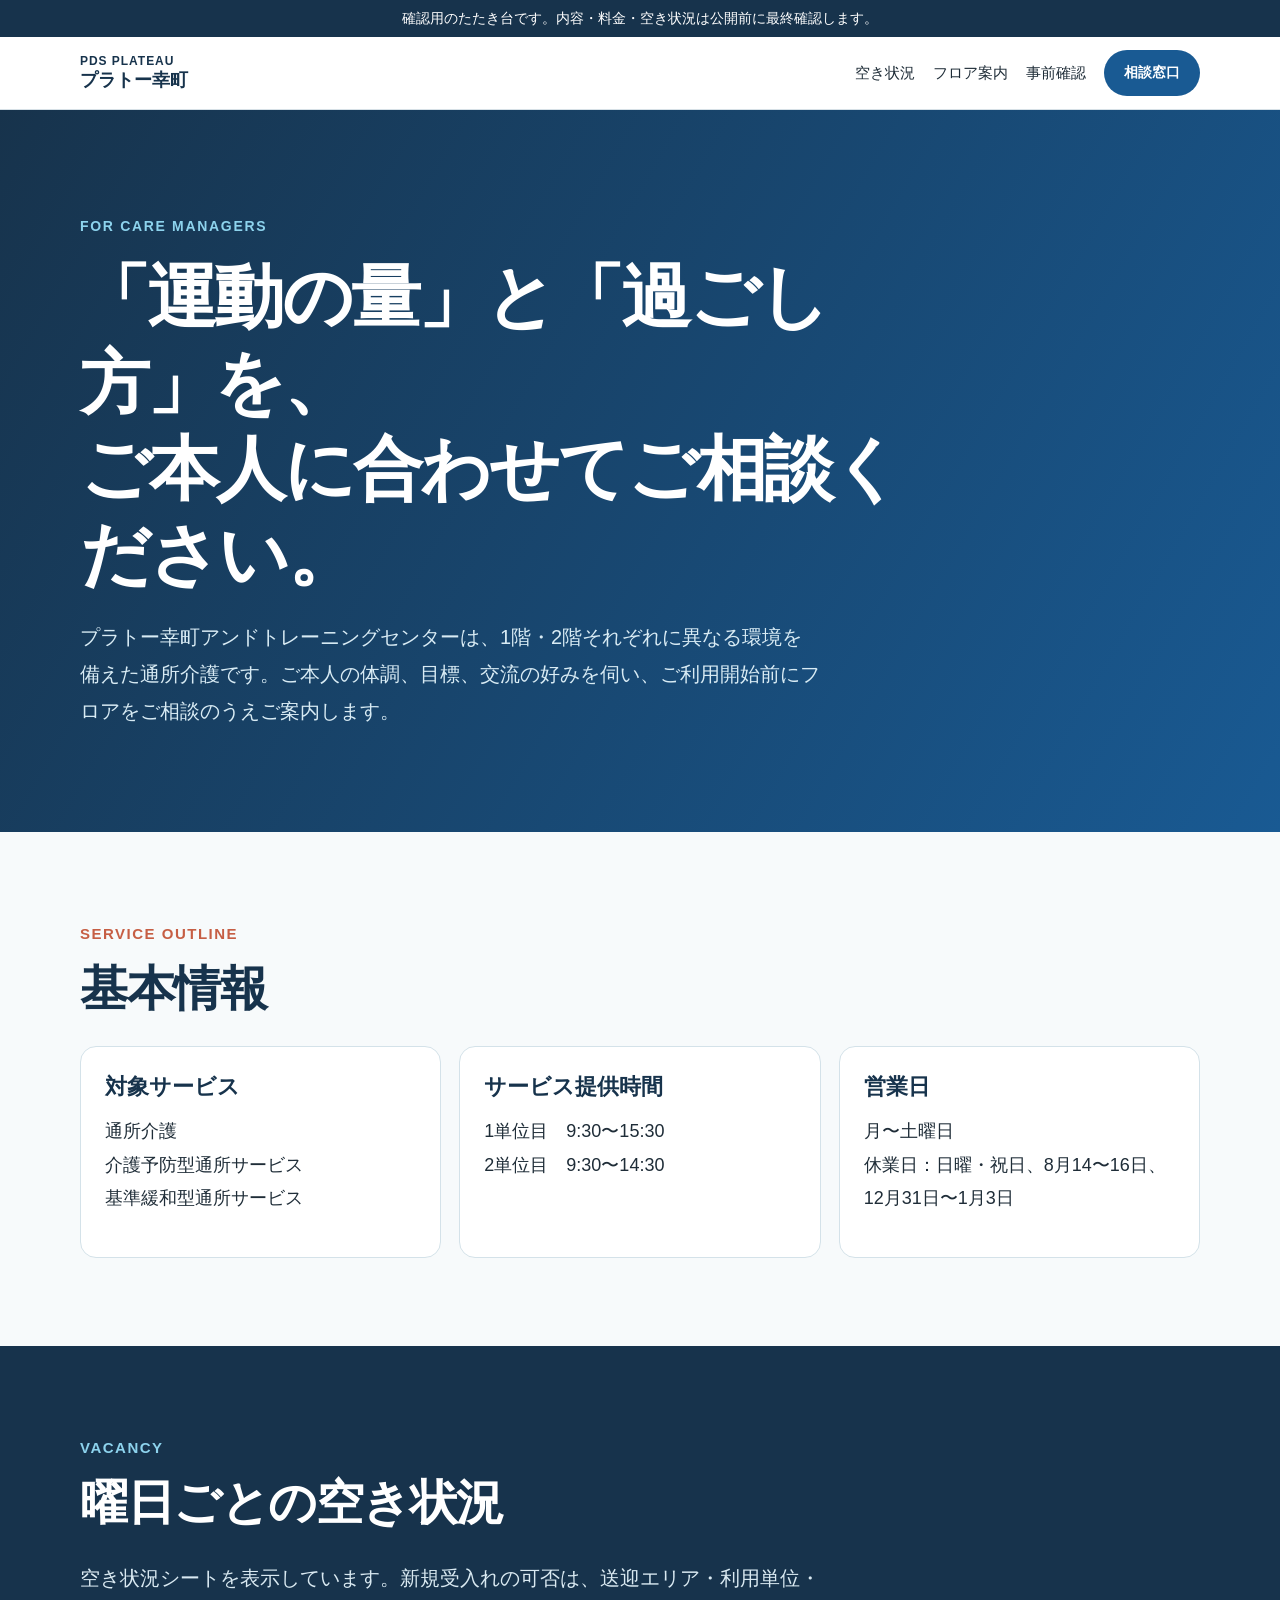
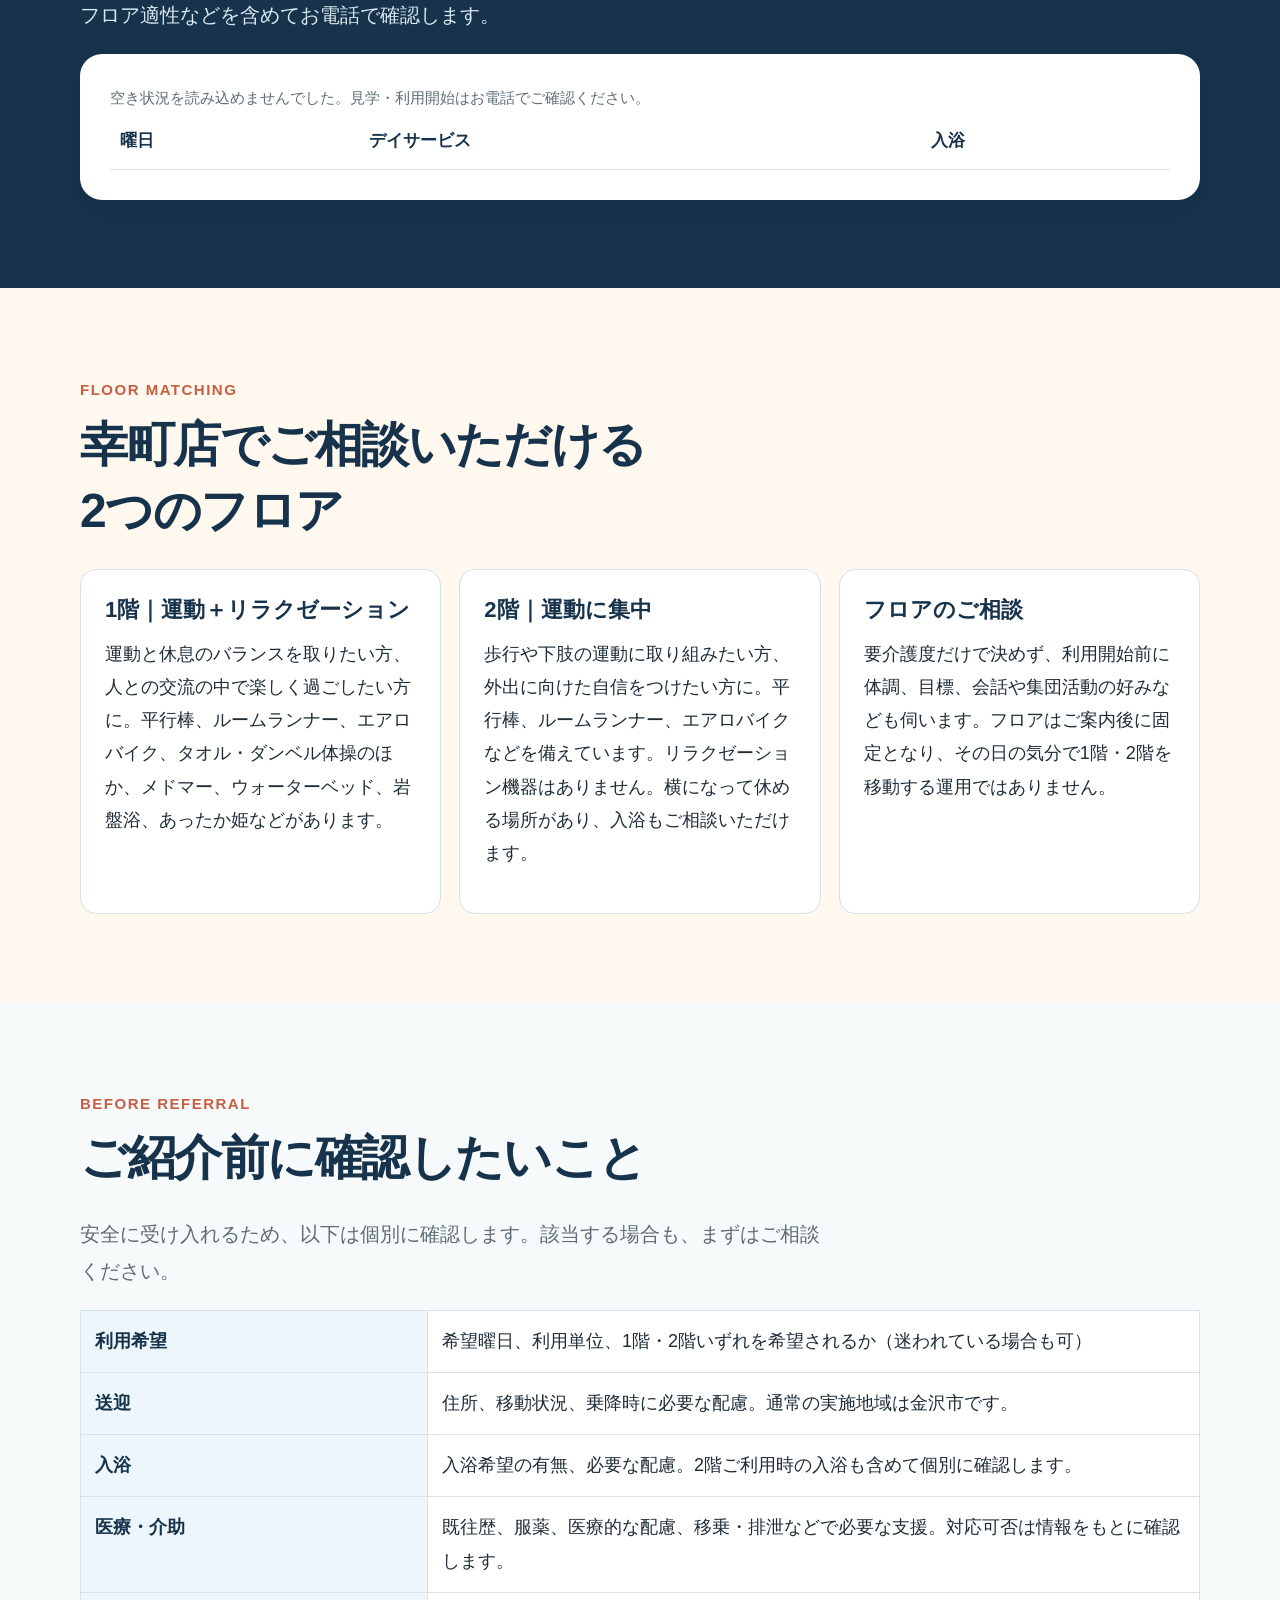
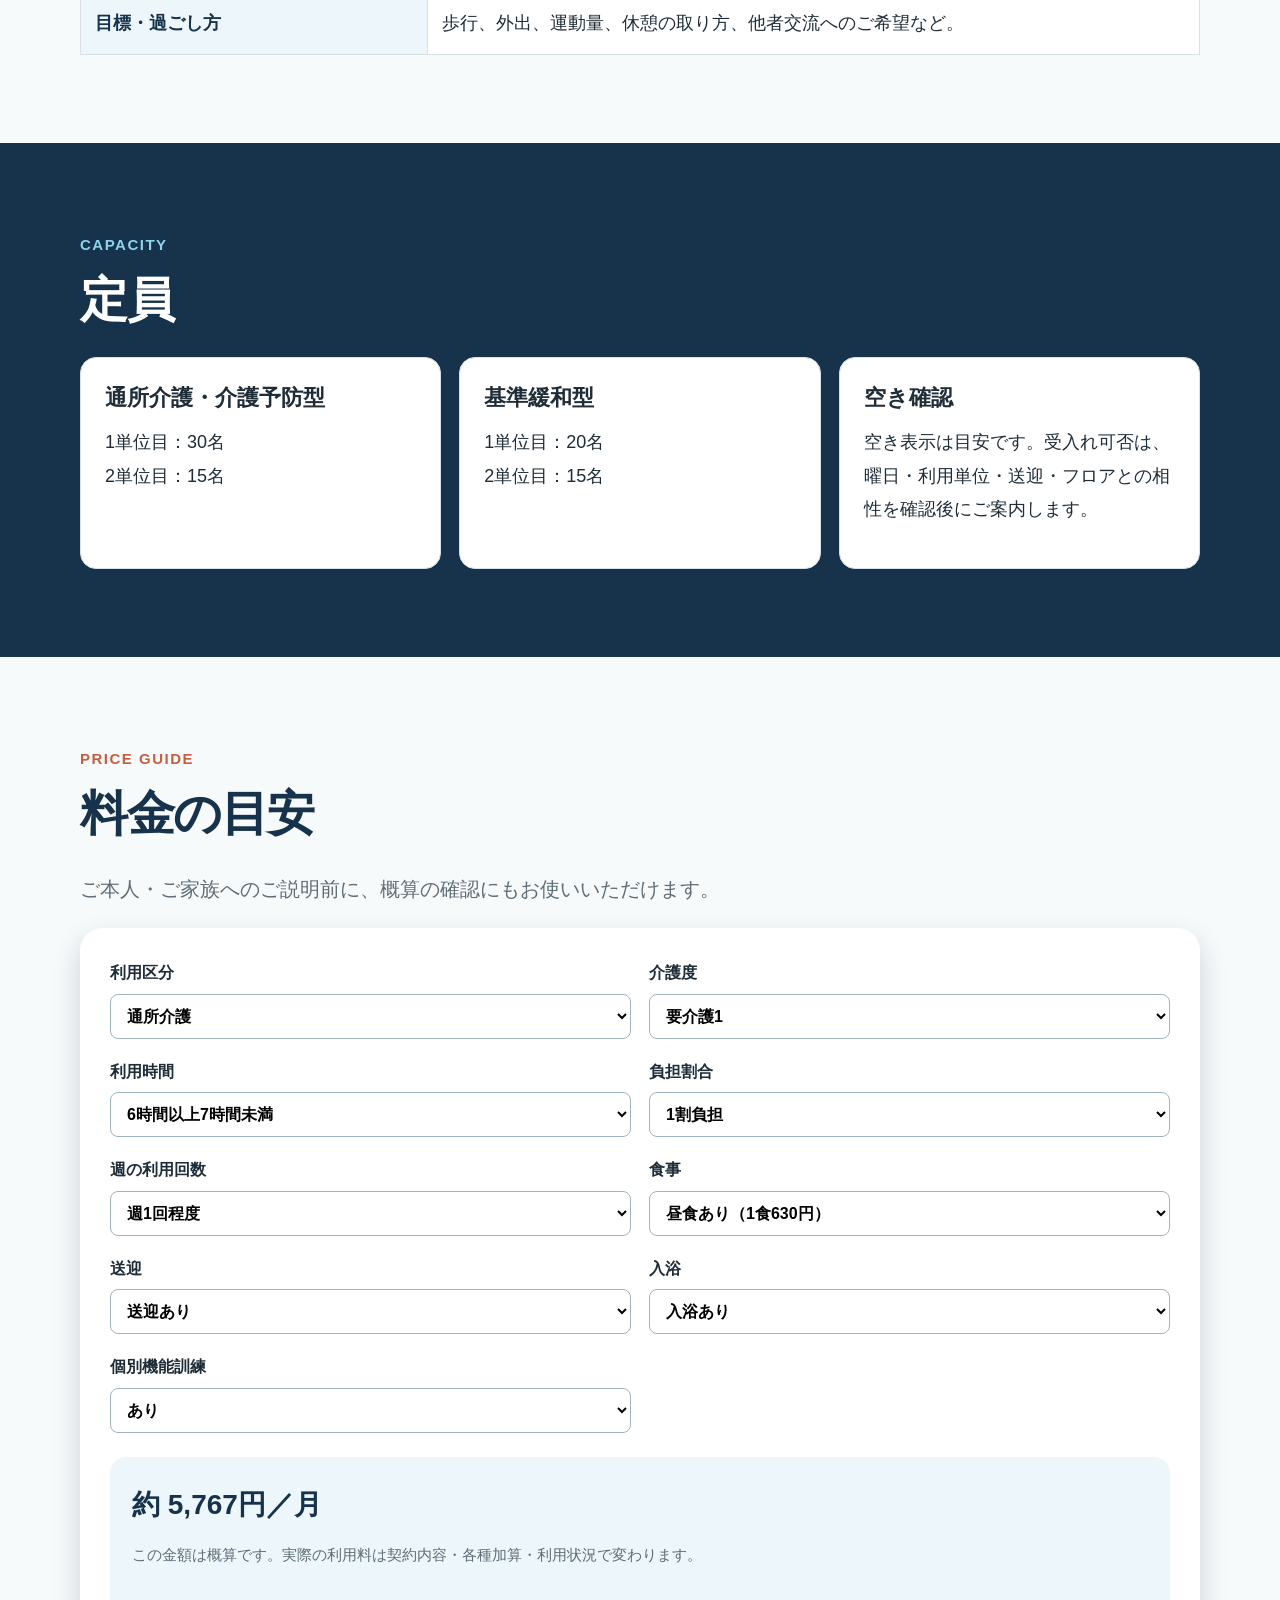
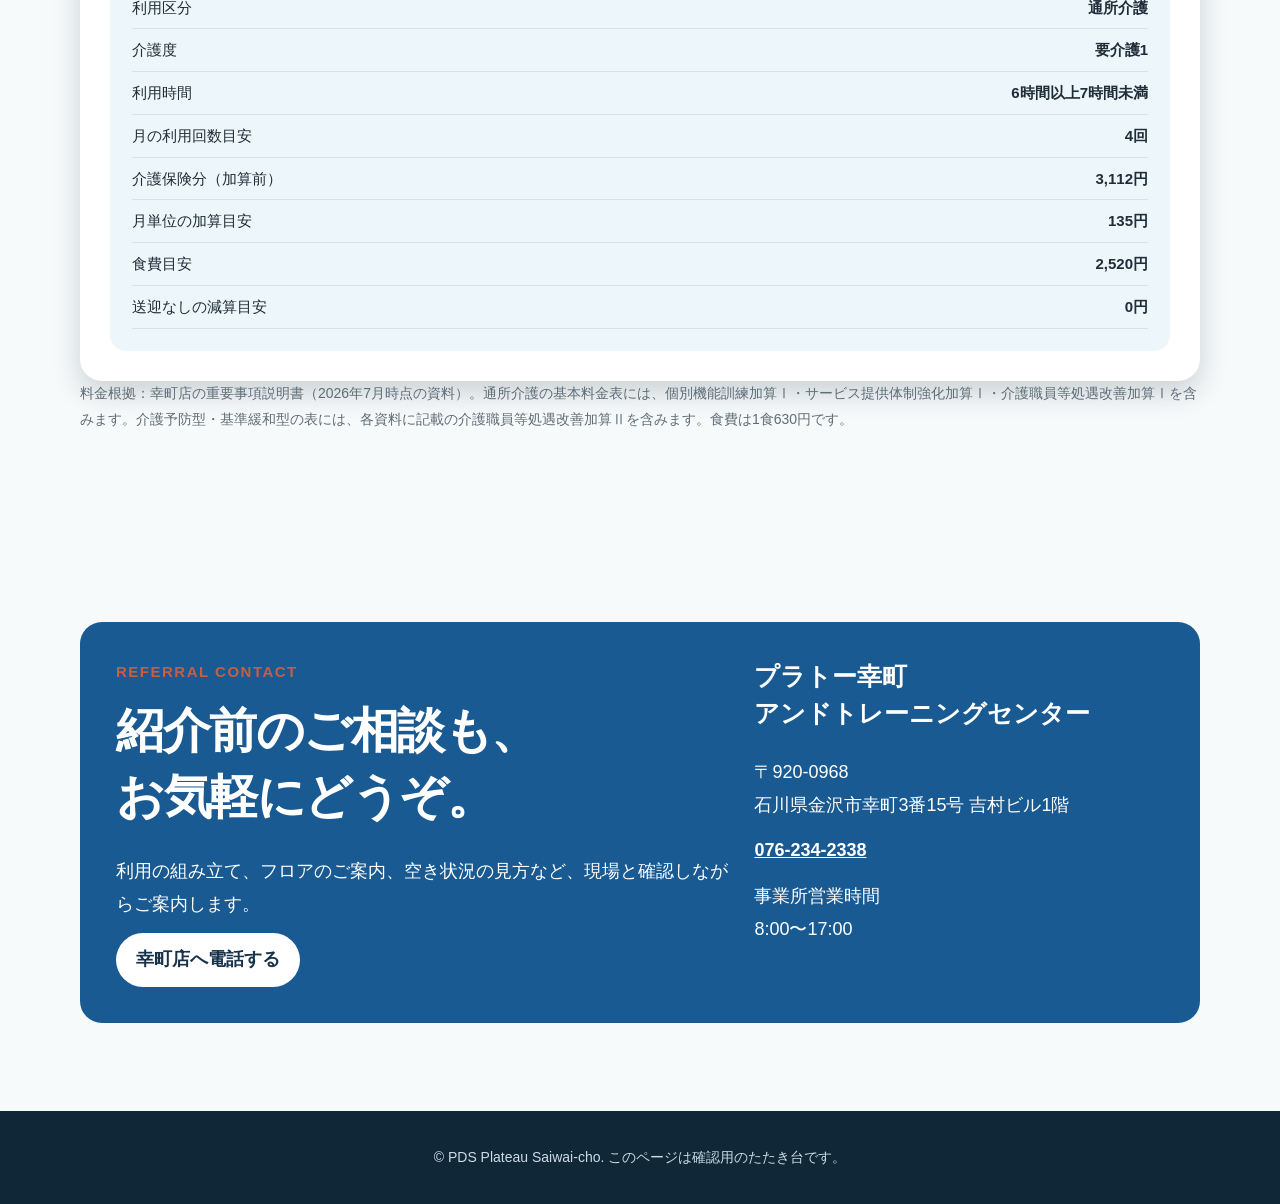
==== saiwaicho-caremanager.html @ 72af3db1 "Add Saiwaicho review pages" ====
<!doctype html>
<html lang="ja">
<head>
  <meta charset="utf-8">
  <meta name="viewport" content="width=device-width, initial-scale=1">
  <meta name="robots" content="noindex,nofollow">
  <title>ケアマネジャーの皆さまへ｜プラトー幸町アンドトレーニングセンター</title>
  <meta name="description" content="プラトー幸町アンドトレーニングセンターのケアマネジャー向け案内。フロアの特徴、空き状況、料金の目安、事前確認事項を掲載しています。">
  <link rel="stylesheet" href="assets/saiwaicho.css">
</head>
<body>
  <div class="draft-banner">確認用のたたき台です。内容・料金・空き状況は公開前に最終確認します。</div>
  <header class="site-header">
    <div class="header-inner">
      <a class="brand" href="saiwaicho.html"><small>PDS PLATEAU</small>プラトー幸町</a>
      <nav class="site-nav" aria-label="ページ内メニュー">
        <a href="#availability">空き状況</a><a href="#floors">フロア案内</a><a href="#confirm">事前確認</a>
        <a class="nav-cta" href="#contact">相談窓口</a>
      </nav>
    </div>
  </header>

  <main>
    <section class="care-hero">
      <div class="container">
        <p class="eyebrow">FOR CARE MANAGERS</p>
        <h1>「運動の量」と「過ごし方」を、<br>ご本人に合わせてご相談ください。</h1>
        <p class="lede">プラトー幸町アンドトレーニングセンターは、1階・2階それぞれに異なる環境を備えた通所介護です。ご本人の体調、目標、交流の好みを伺い、ご利用開始前にフロアをご相談のうえご案内します。</p>
      </div>
    </section>

    <section class="section">
      <div class="container">
        <p class="section-kicker">SERVICE OUTLINE</p>
        <h2>基本情報</h2>
        <div class="care-grid">
          <article class="care-card"><h3>対象サービス</h3><p>通所介護<br>介護予防型通所サービス<br>基準緩和型通所サービス</p></article>
          <article class="care-card"><h3>サービス提供時間</h3><p>1単位目　9:30〜15:30<br>2単位目　9:30〜14:30</p></article>
          <article class="care-card"><h3>営業日</h3><p>月〜土曜日<br>休業日：日曜・祝日、8月14〜16日、12月31日〜1月3日</p></article>
        </div>
      </div>
    </section>

    <section class="section section--blue" id="availability">
      <div class="container">
        <p class="section-kicker">VACANCY</p>
        <h2>曜日ごとの空き状況</h2>
        <p class="lede">空き状況シートを表示しています。新規受入れの可否は、送迎エリア・利用単位・フロア適性などを含めてお電話で確認します。</p>
        <div class="availability-wrap" data-pds-availability></div>
      </div>
    </section>

    <section class="section section--cream" id="floors">
      <div class="container">
        <p class="section-kicker">FLOOR MATCHING</p>
        <h2>幸町店でご相談いただける<br>2つのフロア</h2>
        <div class="care-grid">
          <article class="care-card"><h3>1階｜運動＋リラクゼーション</h3><p>運動と休息のバランスを取りたい方、人との交流の中で楽しく過ごしたい方に。平行棒、ルームランナー、エアロバイク、タオル・ダンベル体操のほか、メドマー、ウォーターベッド、岩盤浴、あったか姫などがあります。</p></article>
          <article class="care-card"><h3>2階｜運動に集中</h3><p>歩行や下肢の運動に取り組みたい方、外出に向けた自信をつけたい方に。平行棒、ルームランナー、エアロバイクなどを備えています。リラクゼーション機器はありません。横になって休める場所があり、入浴もご相談いただけます。</p></article>
          <article class="care-card"><h3>フロアのご相談</h3><p>要介護度だけで決めず、利用開始前に体調、目標、会話や集団活動の好みなども伺います。フロアはご案内後に固定となり、その日の気分で1階・2階を移動する運用ではありません。</p></article>
        </div>
      </div>
    </section>

    <section class="section" id="confirm">
      <div class="container">
        <p class="section-kicker">BEFORE REFERRAL</p>
        <h2>ご紹介前に確認したいこと</h2>
        <p class="lede">安全に受け入れるため、以下は個別に確認します。該当する場合も、まずはご相談ください。</p>
        <table class="confirm-table">
          <tbody>
            <tr><th>利用希望</th><td>希望曜日、利用単位、1階・2階いずれを希望されるか（迷われている場合も可）</td></tr>
            <tr><th>送迎</th><td>住所、移動状況、乗降時に必要な配慮。通常の実施地域は金沢市です。</td></tr>
            <tr><th>入浴</th><td>入浴希望の有無、必要な配慮。2階ご利用時の入浴も含めて個別に確認します。</td></tr>
            <tr><th>医療・介助</th><td>既往歴、服薬、医療的な配慮、移乗・排泄などで必要な支援。対応可否は情報をもとに確認します。</td></tr>
            <tr><th>目標・過ごし方</th><td>歩行、外出、運動量、休憩の取り方、他者交流へのご希望など。</td></tr>
          </tbody>
        </table>
      </div>
    </section>

    <section class="section section--blue">
      <div class="container">
        <p class="section-kicker">CAPACITY</p>
        <h2>定員</h2>
        <div class="care-grid">
          <article class="care-card"><h3>通所介護・介護予防型</h3><p>1単位目：30名<br>2単位目：15名</p></article>
          <article class="care-card"><h3>基準緩和型</h3><p>1単位目：20名<br>2単位目：15名</p></article>
          <article class="care-card"><h3>空き確認</h3><p>空き表示は目安です。受入れ可否は、曜日・利用単位・送迎・フロアとの相性を確認後にご案内します。</p></article>
        </div>
      </div>
    </section>

    <section class="section" id="price">
      <div class="container">
        <p class="section-kicker">PRICE GUIDE</p>
        <h2>料金の目安</h2>
        <p class="lede">ご本人・ご家族へのご説明前に、概算の確認にもお使いいただけます。</p>
        <div class="simulator" data-pds-simulator></div>
        <p class="source-note">料金根拠：幸町店の重要事項説明書（2026年7月時点の資料）。通所介護の基本料金表には、個別機能訓練加算Ⅰ・サービス提供体制強化加算Ⅰ・介護職員等処遇改善加算Ⅰを含みます。介護予防型・基準緩和型の表には、各資料に記載の介護職員等処遇改善加算Ⅱを含みます。食費は1食630円です。</p>
      </div>
    </section>

    <section class="section" id="contact">
      <div class="container contact">
        <div><p class="section-kicker">REFERRAL CONTACT</p><h2>紹介前のご相談も、<br>お気軽にどうぞ。</h2><p>利用の組み立て、フロアのご案内、空き状況の見方など、現場と確認しながらご案内します。</p><a class="button" href="tel:0762342338">幸町店へ電話する</a></div>
        <div><h3>プラトー幸町<br>アンドトレーニングセンター</h3><p>〒920-0968<br>石川県金沢市幸町3番15号 吉村ビル1階</p><p><a href="tel:0762342338">076-234-2338</a></p><p>事業所営業時間<br>8:00〜17:00</p></div>
      </div>
    </section>
  </main>
  <footer class="footer">© PDS Plateau Saiwai-cho. このページは確認用のたたき台です。</footer>
  <script src="assets/saiwaicho-config.js"></script>
  <script src="assets/saiwaicho-tools.js"></script>
  <script>window.PDSSaiwaichoTools.init(window.PDSSaiwaichoConfig);</script>
</body>
</html>
---- assets/saiwaicho.css ----
@import url("tokens.css");

:root {
  --saiwai-navy: #17334c;
  --saiwai-blue: #195a93;
  --saiwai-sky: #eaf5fb;
  --saiwai-coral: #c65e44;
  --saiwai-cream: #fff8ef;
  --saiwai-ink: #1f2d38;
  --saiwai-line: #c6d8e2;
  --saiwai-muted: #5f6d76;
  --saiwai-white: #ffffff;
  --saiwai-radius: 22px;
}

* { box-sizing: border-box; }
html { scroll-behavior: smooth; }
body {
  margin: 0;
  color: var(--saiwai-ink);
  background: #f7fafb;
  font-family: "Noto Sans JP", "Hiragino Kaku Gothic ProN", "Yu Gothic", sans-serif;
  font-size: 18px;
  line-height: 1.85;
}
img { display: block; width: 100%; height: auto; }
a { color: inherit; }
button, select { font: inherit; }
.draft-banner { padding: 8px 20px; color: #fff; background: var(--saiwai-navy); text-align: center; font-size: 14px; line-height: 1.5; }
.site-header { position: sticky; z-index: 30; top: 0; border-bottom: 1px solid #d6e0e6; background: rgba(255,255,255,.94); backdrop-filter: blur(8px); }
.header-inner, .container { width: min(1120px, calc(100% - 40px)); margin: 0 auto; }
.header-inner { min-height: 72px; display: flex; justify-content: space-between; align-items: center; gap: 16px; }
.brand { color: var(--saiwai-navy); text-decoration: none; font-weight: 800; line-height: 1.25; }
.brand small { display: block; font-size: 12px; letter-spacing: .08em; }
.site-nav { display: flex; align-items: center; gap: 18px; font-size: 15px; }
.site-nav a { text-decoration: none; }
.site-nav .nav-cta, .button { display: inline-flex; justify-content: center; align-items: center; min-height: 50px; padding: 10px 20px; border: 0; border-radius: 999px; color: #fff; background: var(--saiwai-blue); text-decoration: none; font-weight: 800; cursor: pointer; }
.site-nav .nav-cta { min-height: 40px; font-size: 14px; }
.hero { overflow: hidden; position: relative; min-height: 620px; color: #fff; background: var(--saiwai-navy); }
.hero-media { position: absolute; inset: 0 0 0 43%; }
.hero-media::after { content: ""; position: absolute; inset: 0; background: linear-gradient(90deg, var(--saiwai-navy) 0%, rgba(23,51,76,.78) 18%, rgba(23,51,76,.08) 68%); }
.hero-media img { height: 100%; object-fit: cover; object-position: center; }
.hero-inner { position: relative; z-index: 1; width: min(1120px, calc(100% - 40px)); min-height: 620px; margin: auto; display: flex; align-items: center; }
.eyebrow { margin: 0 0 14px; color: #8dd3ed; font-size: 14px; font-weight: 800; letter-spacing: .12em; }
h1, h2, h3, p { margin-top: 0; }
h1 { max-width: 680px; margin-bottom: 22px; font-size: clamp(42px, 5.5vw, 72px); line-height: 1.22; letter-spacing: -.04em; }
.hero-lead { max-width: 570px; margin-bottom: 28px; font-size: 21px; font-weight: 600; }
.photo-note { margin: 16px 0 0; color: #d7edf6; font-size: 13px; }
.hero-steps { display: flex; flex-wrap: wrap; gap: 10px; max-width: 560px; }
.hero-steps span { padding: 6px 12px; border: 1px solid rgba(255,255,255,.5); border-radius: 999px; background: rgba(0,0,0,.15); font-size: 14px; }
.section { padding: 88px 0; }
.section--cream { background: var(--saiwai-cream); }
.section--blue { color: #fff; background: var(--saiwai-navy); }
.section-kicker { margin-bottom: 8px; color: var(--saiwai-coral); font-size: 15px; font-weight: 800; letter-spacing: .1em; }
.section--blue .section-kicker { color: #8dd3ed; }
h2 { margin-bottom: 24px; color: var(--saiwai-navy); font-size: clamp(30px, 4vw, 48px); line-height: 1.38; letter-spacing: -.03em; }
.section--blue h2 { color: #fff; }
h3 { color: var(--saiwai-navy); font-size: 25px; line-height: 1.45; }
.section--blue h3 { color: #fff; }
.lede { max-width: 740px; color: var(--saiwai-muted); font-size: 20px; }
.section--blue .lede { color: #d9e9f1; }
.floor-choice { display: grid; grid-template-columns: 1fr 1fr; gap: 20px; }
.choice-card { min-height: 250px; padding: 32px; border-radius: var(--saiwai-radius); color: var(--saiwai-ink); text-decoration: none; box-shadow: 0 10px 28px rgba(30,53,67,.08); }
.choice-card--one { background: #fff1e5; border-top: 8px solid var(--saiwai-coral); }
.choice-card--two { background: #e4f3fb; border-top: 8px solid var(--saiwai-blue); }
.choice-card strong { display: block; margin-bottom: 12px; font-size: 30px; line-height: 1.25; }
.floor-block { display: grid; grid-template-columns: 1.08fr .92fr; gap: 48px; align-items: center; }
.floor-block--reverse { grid-template-columns: .92fr 1.08fr; }
.floor-block--reverse .floor-image { order: 2; }
.floor-label { display: inline-flex; margin-bottom: 14px; padding: 5px 12px; border-radius: 999px; color: #fff; background: var(--saiwai-coral); font-size: 14px; font-weight: 800; }
.floor-label--two { background: var(--saiwai-blue); }
.floor-image { overflow: hidden; border-radius: var(--saiwai-radius); box-shadow: 0 14px 36px rgba(30,53,67,.16); }
.floor-image img { aspect-ratio: 4 / 3; object-fit: cover; }
.feature-list { padding: 0; list-style: none; }
.feature-list li { position: relative; margin: 10px 0; padding-left: 30px; }
.feature-list li::before { content: ""; position: absolute; top: .78em; left: 2px; width: 13px; height: 13px; border-radius: 50%; background: var(--saiwai-coral); }
.feature-list--two li::before { background: #63b6da; }
.gallery { display: grid; grid-template-columns: 1.25fr .75fr .75fr; gap: 16px; }
.gallery figure { margin: 0; overflow: hidden; border-radius: 16px; background: #fff; }
.gallery img { aspect-ratio: 4 / 3; object-fit: cover; }
.gallery figcaption { padding: 12px 14px; font-size: 15px; line-height: 1.5; }
.note-box { padding: 22px 24px; border-left: 6px solid var(--saiwai-coral); border-radius: 0 14px 14px 0; background: #fff; }
.section--blue .note-box { border-color: #8dd3ed; color: var(--saiwai-ink); }
.availability-wrap, .simulator, .fact-panel { padding: 30px; border-radius: var(--saiwai-radius); background: #fff; color: var(--saiwai-ink); box-shadow: 0 12px 28px rgba(8,27,43,.18); }
.availability-table { width: 100%; border-collapse: collapse; font-size: 17px; }
.availability-table th, .availability-table td { padding: 13px 10px; border-bottom: 1px solid #d9e4ea; text-align: left; }
.availability-table th { color: var(--saiwai-navy); }
.availability-status { margin: 0; color: var(--saiwai-muted); font-size: 15px; }
.form-grid { display: grid; grid-template-columns: repeat(2, 1fr); gap: 18px; }
.form-grid label { display: block; font-size: 16px; font-weight: 700; }
.form-grid select { width: 100%; margin-top: 6px; padding: 12px; border: 1px solid #9eb4c1; border-radius: 8px; background: #fff; }
.estimate-result { margin-top: 24px; padding: 22px; border-radius: 16px; background: #edf6fa; }
.estimate-result strong { color: var(--saiwai-navy); font-size: 28px; }
.estimate-result small { display: block; margin-top: 10px; color: var(--saiwai-muted); }
.hidden { display: none !important; }
.price-breakdown { margin: 18px 0 0; padding: 0; list-style: none; font-size: 15px; }
.price-breakdown li { display: flex; justify-content: space-between; gap: 24px; padding: 7px 0; border-bottom: 1px solid #d7e3e9; }
.price-breakdown b { text-align: right; }
.price-table { width: 100%; border-collapse: collapse; margin-top: 16px; font-size: 16px; }
.price-table th, .price-table td { padding: 10px; border-bottom: 1px solid #dce5e9; text-align: left; }
.price-table th { background: #edf6fa; }
.faq { display: grid; gap: 12px; }
.faq details { padding: 18px 20px; border: 1px solid var(--saiwai-line); border-radius: 12px; background: #fff; }
.faq summary { color: var(--saiwai-navy); font-weight: 800; cursor: pointer; }
.contact { display: grid; grid-template-columns: 1.2fr .8fr; gap: 24px; padding: 36px; border-radius: var(--saiwai-radius); color: #fff; background: var(--saiwai-blue); }
.contact h2, .contact h3 { color: #fff; }
.contact .button { color: var(--saiwai-navy); background: #fff; }
.contact a:not(.button) { color: #fff; font-weight: 800; }
.contact p { margin-bottom: 12px; }
.footer { padding: 34px 20px; color: #cbdbe5; background: #102738; text-align: center; font-size: 14px; }
.care-hero { padding: 104px 0 82px; color: #fff; background: linear-gradient(120deg, var(--saiwai-navy), var(--saiwai-blue)); }
.care-hero h1 { max-width: 880px; }
.care-hero .lede { color: #d8ebf4; }
.care-grid { display: grid; grid-template-columns: repeat(3, 1fr); gap: 18px; }
.care-card { padding: 24px; border: 1px solid #d4e2e9; border-radius: 16px; background: #fff; }
.care-card h3 { margin-bottom: 12px; font-size: 22px; }
.section--blue .care-card, .section--blue .care-card h3, .section--blue .care-card p { color: var(--saiwai-ink); }
.confirm-table { width: 100%; border-collapse: collapse; background: #fff; }
.confirm-table th, .confirm-table td { padding: 14px; border: 1px solid #d7e2e7; text-align: left; vertical-align: top; }
.confirm-table th { width: 31%; color: var(--saiwai-navy); background: #edf6fa; }
.source-note { color: var(--saiwai-muted); font-size: 14px; }

@media (max-width: 760px) {
  body { font-size: 17px; }
  .header-inner { min-height: 62px; }
  .site-nav a:not(.nav-cta) { display: none; }
  .hero, .hero-inner { min-height: 650px; }
  .hero-media { inset: 0; opacity: .38; }
  .hero-media::after { background: linear-gradient(90deg, rgba(23,51,76,.98), rgba(23,51,76,.65)); }
  h1 { font-size: 43px; }
  .hero-lead, .lede { font-size: 18px; }
  .section { padding: 64px 0; }
  .floor-choice, .floor-block, .floor-block--reverse, .gallery, .form-grid, .contact, .care-grid { grid-template-columns: 1fr; }
  .floor-block--reverse .floor-image { order: 0; }
  .gallery figure:first-child { grid-row: auto; }
  .availability-wrap, .simulator, .fact-panel { padding: 22px 18px; }
  .availability-table { font-size: 15px; }
  .contact { padding: 28px 22px; }
  .confirm-table { font-size: 15px; }
  .confirm-table th { width: 38%; }
}
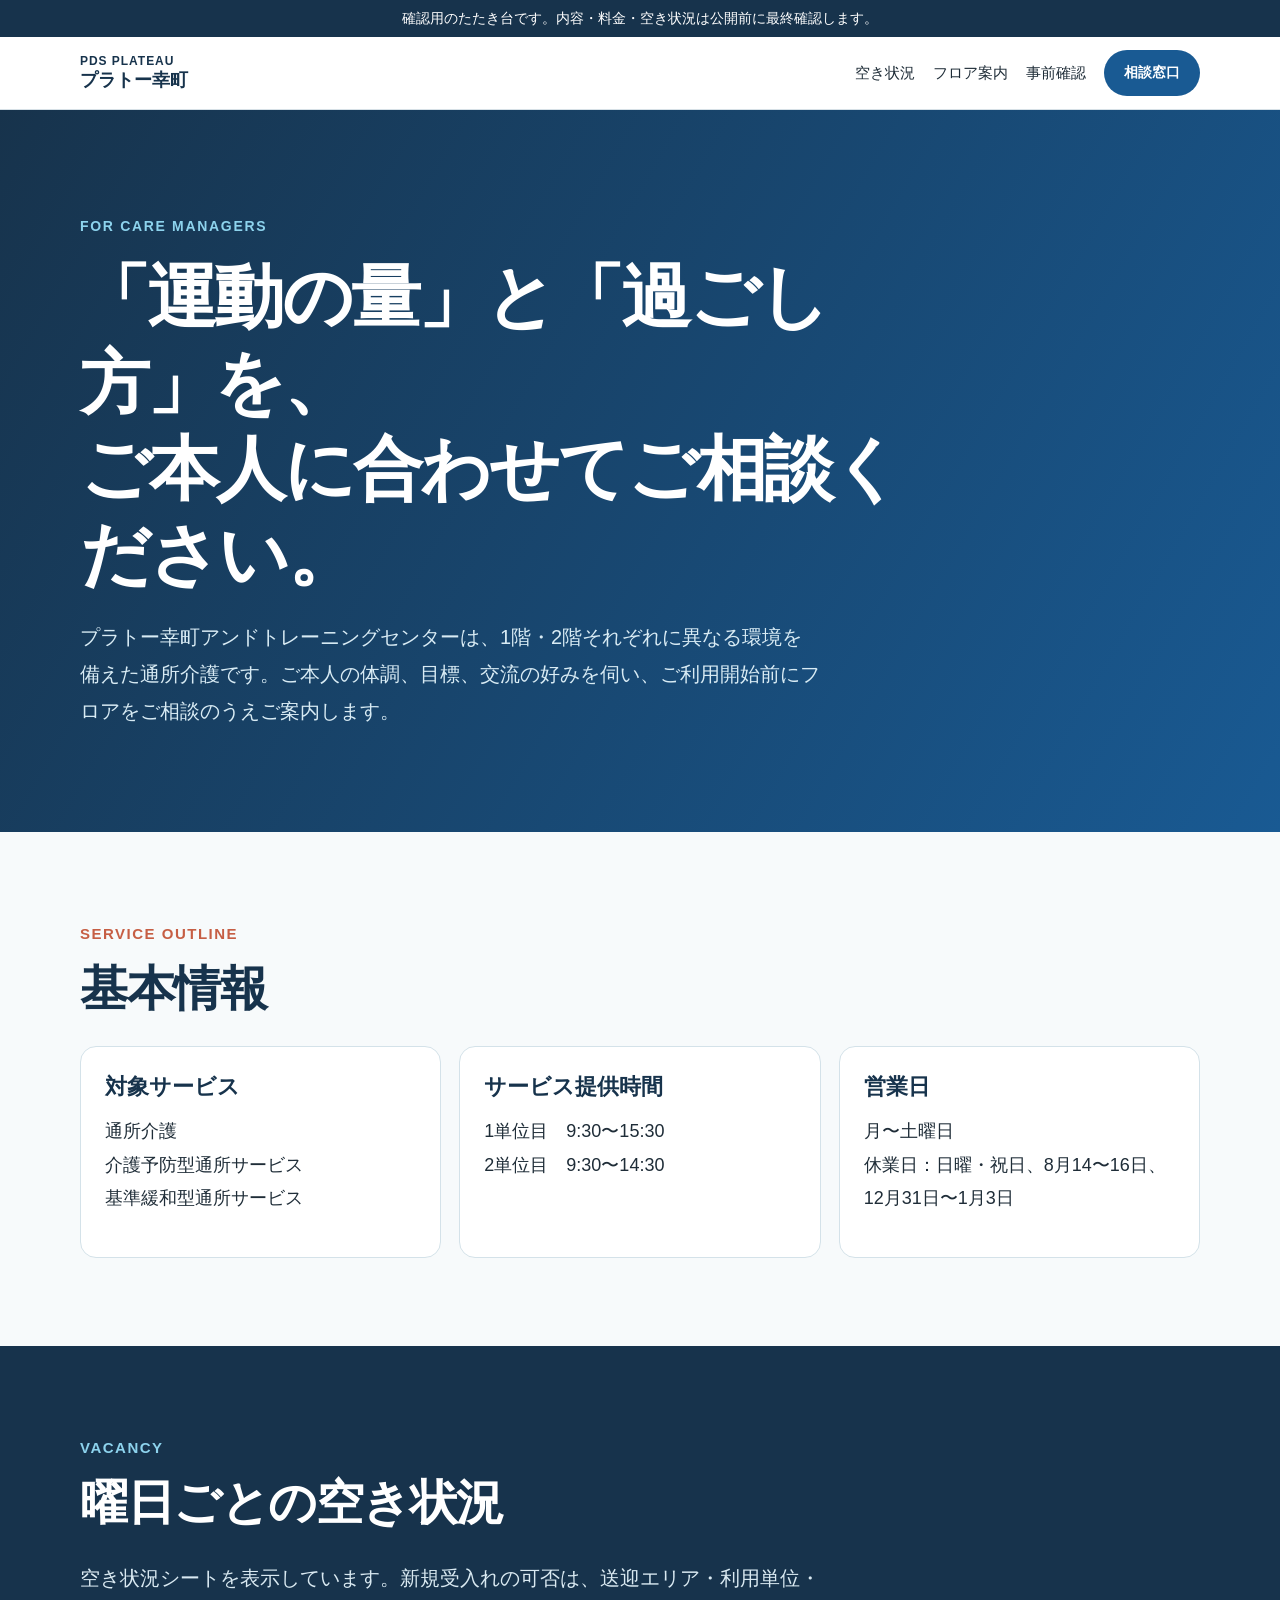
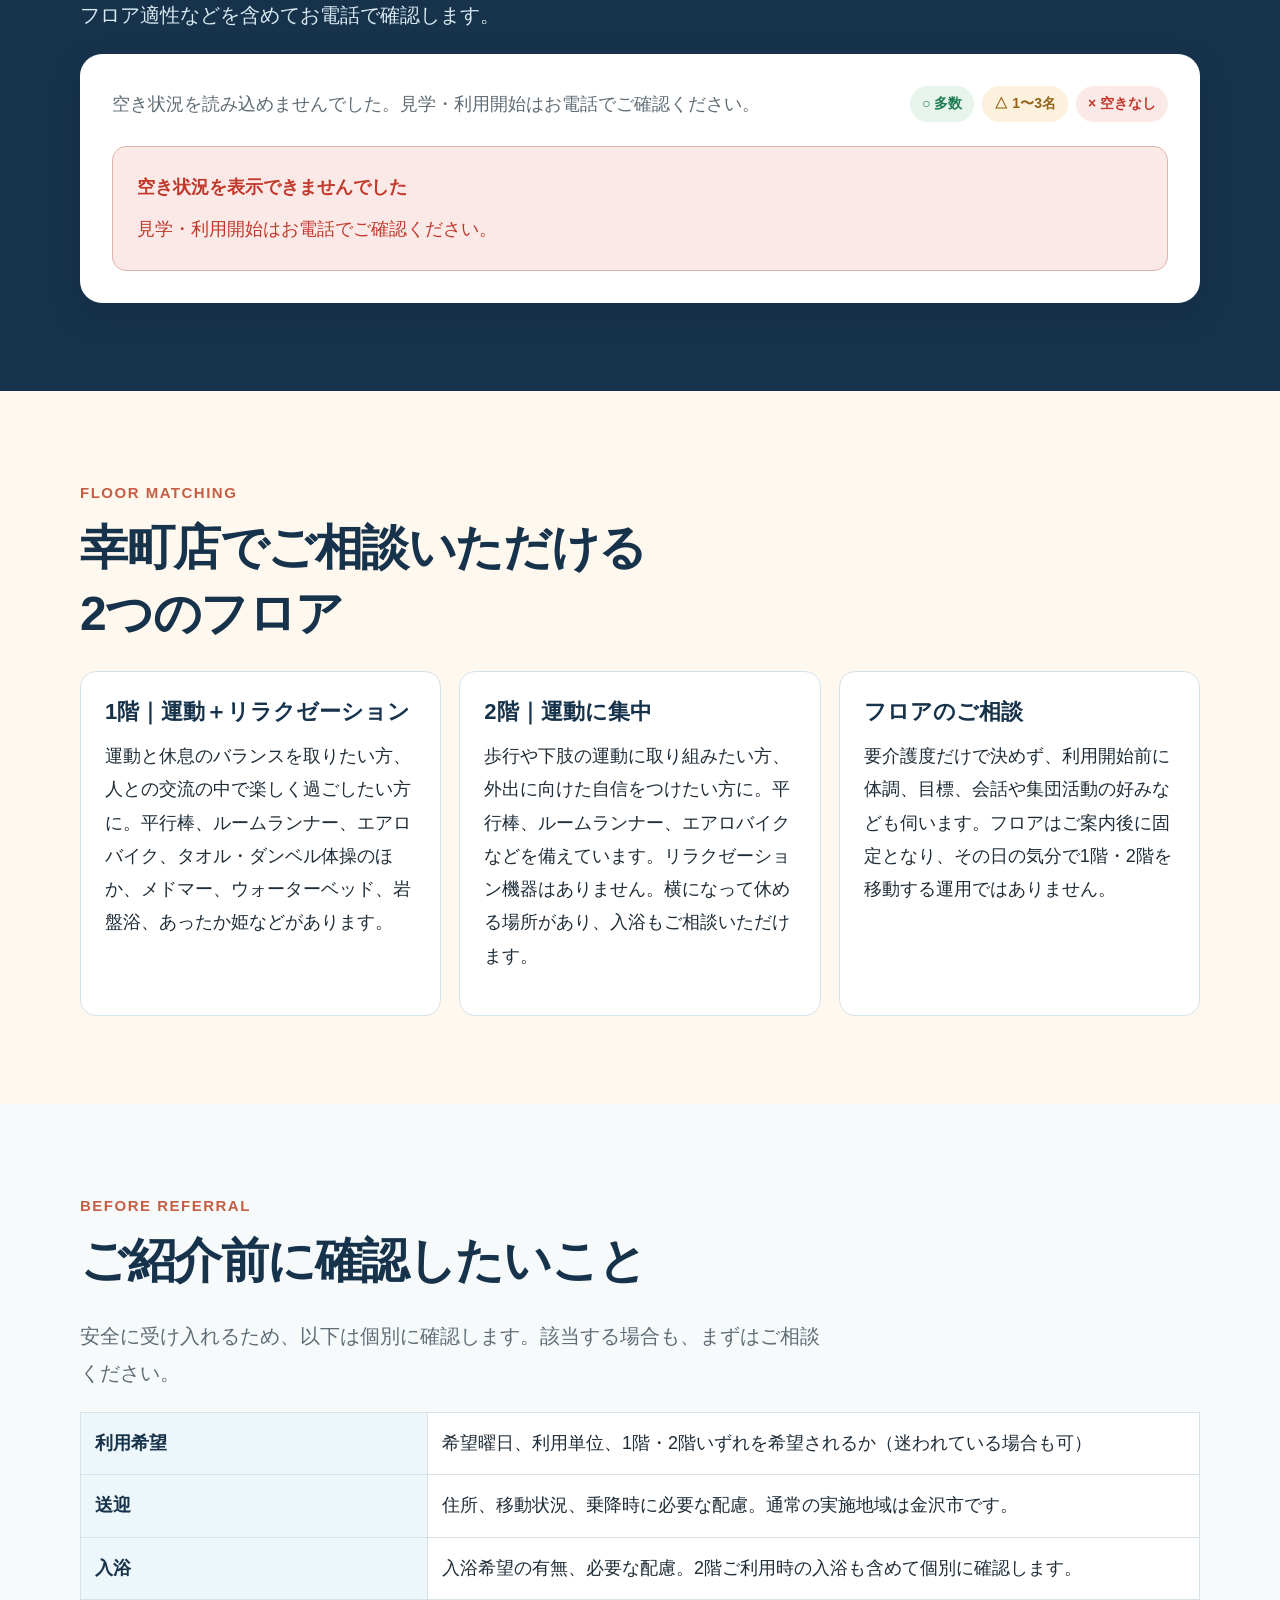
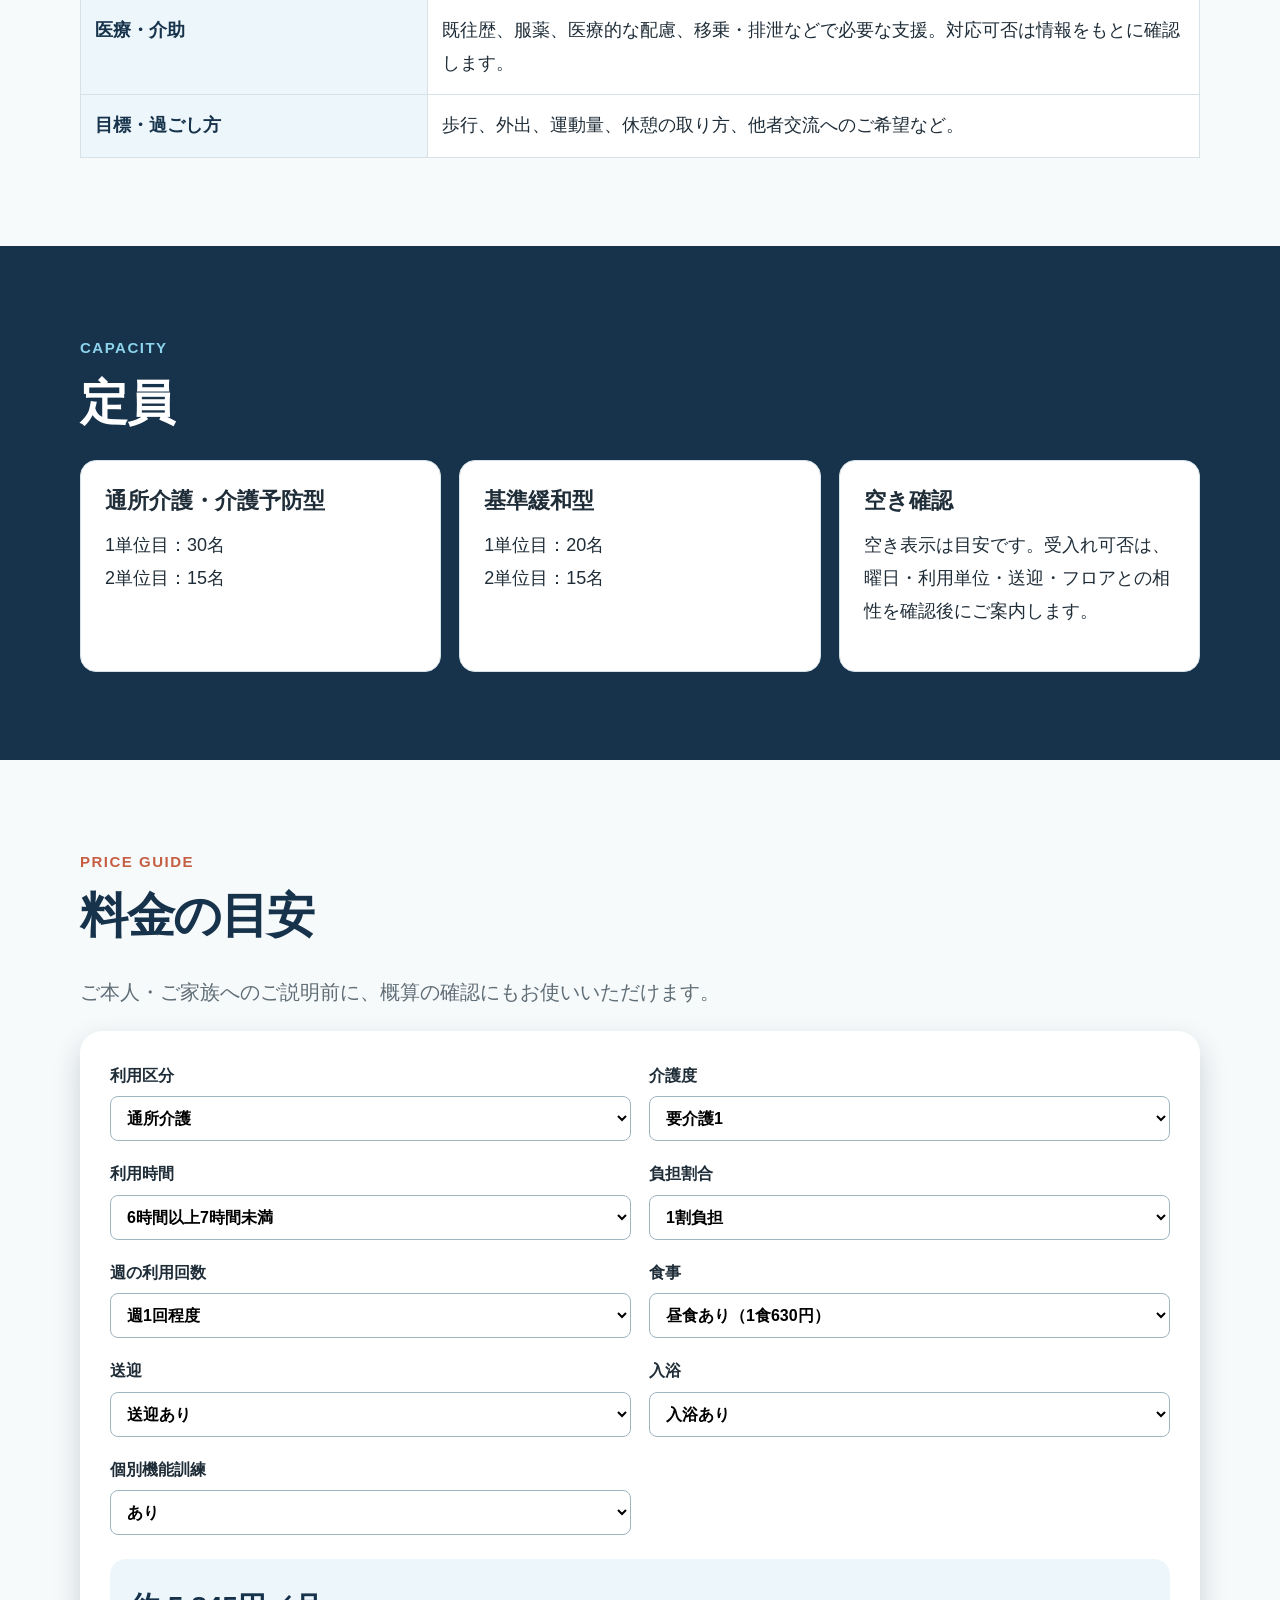
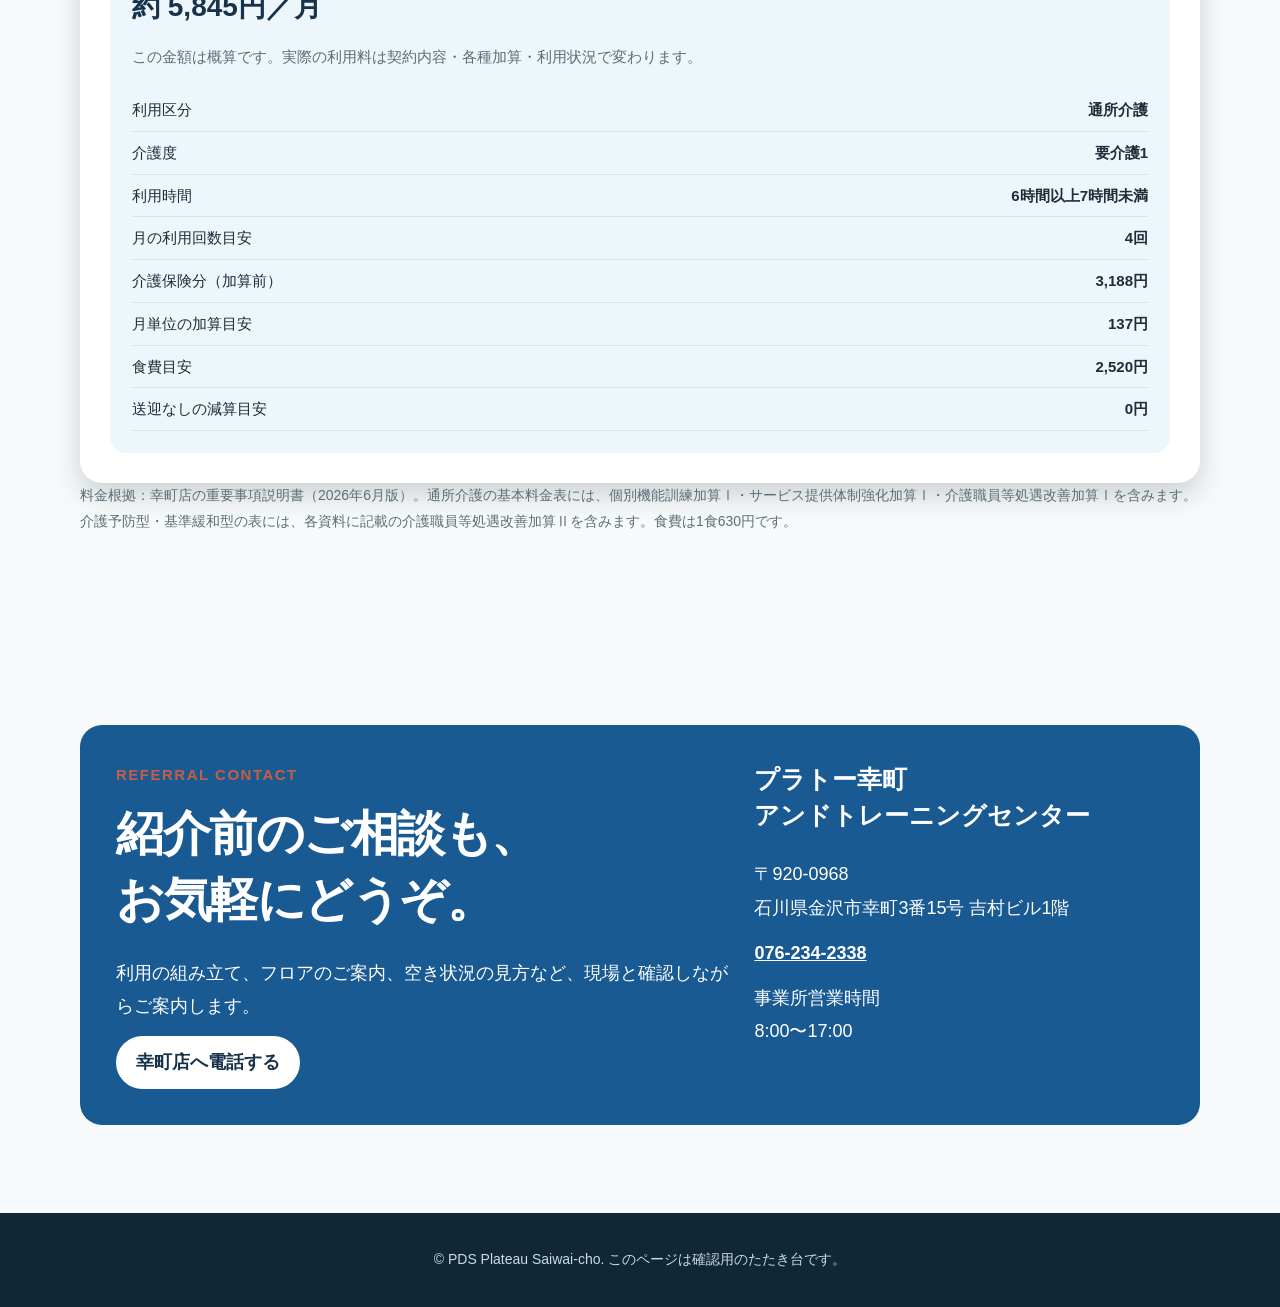
==== commit 4f4bd1f6: "Update Saiwaicho review pages and detailed fees" ====
--- a/saiwaicho-caremanager.html
+++ b/saiwaicho-caremanager.html
@@ -4,6 +4,7 @@
   <meta charset="utf-8">
   <meta name="viewport" content="width=device-width, initial-scale=1">
   <meta name="robots" content="noindex,nofollow">
+  <link rel="icon" href="favicon.svg" type="image/svg+xml">
   <title>ケアマネジャーの皆さまへ｜プラトー幸町アンドトレーニングセンター</title>
   <meta name="description" content="プラトー幸町アンドトレーニングセンターのケアマネジャー向け案内。フロアの特徴、空き状況、料金の目安、事前確認事項を掲載しています。">
   <link rel="stylesheet" href="assets/saiwaicho.css">
@@ -97,7 +98,7 @@
         <h2>料金の目安</h2>
         <p class="lede">ご本人・ご家族へのご説明前に、概算の確認にもお使いいただけます。</p>
         <div class="simulator" data-pds-simulator></div>
-        <p class="source-note">料金根拠：幸町店の重要事項説明書（2026年7月時点の資料）。通所介護の基本料金表には、個別機能訓練加算Ⅰ・サービス提供体制強化加算Ⅰ・介護職員等処遇改善加算Ⅰを含みます。介護予防型・基準緩和型の表には、各資料に記載の介護職員等処遇改善加算Ⅱを含みます。食費は1食630円です。</p>
+        <p class="source-note">料金根拠：幸町店の重要事項説明書（2026年6月版）。通所介護の基本料金表には、個別機能訓練加算Ⅰ・サービス提供体制強化加算Ⅰ・介護職員等処遇改善加算Ⅰを含みます。介護予防型・基準緩和型の表には、各資料に記載の介護職員等処遇改善加算Ⅱを含みます。食費は1食630円です。</p>
       </div>
     </section>
 
--- a/assets/saiwaicho.css
+++ b/assets/saiwaicho.css
@@ -82,10 +82,26 @@
 .note-box { padding: 22px 24px; border-left: 6px solid var(--saiwai-coral); border-radius: 0 14px 14px 0; background: #fff; }
 .section--blue .note-box { border-color: #8dd3ed; color: var(--saiwai-ink); }
 .availability-wrap, .simulator, .fact-panel { padding: 30px; border-radius: var(--saiwai-radius); background: #fff; color: var(--saiwai-ink); box-shadow: 0 12px 28px rgba(8,27,43,.18); }
-.availability-table { width: 100%; border-collapse: collapse; font-size: 17px; }
-.availability-table th, .availability-table td { padding: 13px 10px; border-bottom: 1px solid #d9e4ea; text-align: left; }
-.availability-table th { color: var(--saiwai-navy); }
-.availability-status { margin: 0; color: var(--saiwai-muted); font-size: 15px; }
+.availability-wrap { padding: 32px; }
+.availability-toolbar { display: flex; justify-content: space-between; align-items: center; gap: 24px; margin-bottom: 24px; }
+.availability-status { margin: 0; color: var(--saiwai-muted); font-size: 18px; }
+.availability-legend { display: flex; flex-wrap: wrap; gap: 8px; }
+.availability-legend span { display: inline-flex; align-items: center; min-height: 36px; padding: 4px 12px; border-radius: 999px; font-size: 14px; font-weight: 700; }
+.legend-many, .status-many { color: #1c7b51; background: #e6f4ec; }
+.legend-few, .status-few { color: #956319; background: #fbf1dc; }
+.legend-none, .status-none { color: #c0392b; background: #fbe9e7; }
+.status-info { color: #3335bb; background: #eef0fb; }
+.availability-grid { display: grid; grid-template-columns: repeat(3, minmax(0, 1fr)); gap: 16px; }
+.availability-day { overflow: hidden; border: 1px solid #d8e3e9; border-radius: 14px; background: #fff; box-shadow: 0 6px 16px rgba(23,51,76,.08); }
+.availability-day h3 { display: flex; align-items: baseline; gap: 4px; min-height: 56px; margin: 0; padding: 12px 16px; color: #fff; background: var(--saiwai-navy); font-size: 18px; }
+.availability-day h3 span { font-size: 26px; font-weight: 900; }
+.availability-main { padding: 16px; }
+.availability-bath { display: grid; grid-template-columns: minmax(0, 1fr) 128px; align-items: center; gap: 12px; min-height: 72px; padding: 12px 16px; border-top: 1px solid #e4e6f0; }
+.availability-label { font-size: 18px; font-weight: 700; }
+.availability-badge { display: inline-flex; align-items: center; justify-content: flex-start; gap: 8px; min-height: 44px; padding: 8px 12px; border-radius: 8px; font-size: 18px; font-weight: 900; white-space: nowrap; }
+.availability-badge--main { width: 100%; min-height: 56px; padding: 12px 16px; font-size: 20px; }
+.availability-badge i { width: 20px; font-style: normal; font-size: 20px; text-align: center; }
+.availability-error { grid-column: 1 / -1; display: grid; gap: 8px; padding: 24px; border: 1px solid #e0b4ae; border-radius: 14px; color: #c0392b; background: #fbe9e7; }
 .form-grid { display: grid; grid-template-columns: repeat(2, 1fr); gap: 18px; }
 .form-grid label { display: block; font-size: 16px; font-weight: 700; }
 .form-grid select { width: 100%; margin-top: 6px; padding: 12px; border: 1px solid #9eb4c1; border-radius: 8px; background: #fff; }
@@ -121,7 +137,7 @@
 .source-note { color: var(--saiwai-muted); font-size: 14px; }
 
 @media (max-width: 760px) {
-  body { font-size: 17px; }
+  body { font-size: 18px; }
   .header-inner { min-height: 62px; }
   .site-nav a:not(.nav-cta) { display: none; }
   .hero, .hero-inner { min-height: 650px; }
@@ -133,8 +149,10 @@
   .floor-choice, .floor-block, .floor-block--reverse, .gallery, .form-grid, .contact, .care-grid { grid-template-columns: 1fr; }
   .floor-block--reverse .floor-image { order: 0; }
   .gallery figure:first-child { grid-row: auto; }
-  .availability-wrap, .simulator, .fact-panel { padding: 22px 18px; }
-  .availability-table { font-size: 15px; }
+  .availability-wrap, .simulator, .fact-panel { padding: 24px 16px; }
+  .availability-toolbar { align-items: flex-start; flex-direction: column; gap: 16px; }
+  .availability-grid { grid-template-columns: 1fr; }
+  .availability-row { grid-template-columns: minmax(0, 1fr) 136px; }
   .contact { padding: 28px 22px; }
   .confirm-table { font-size: 15px; }
   .confirm-table th { width: 38%; }
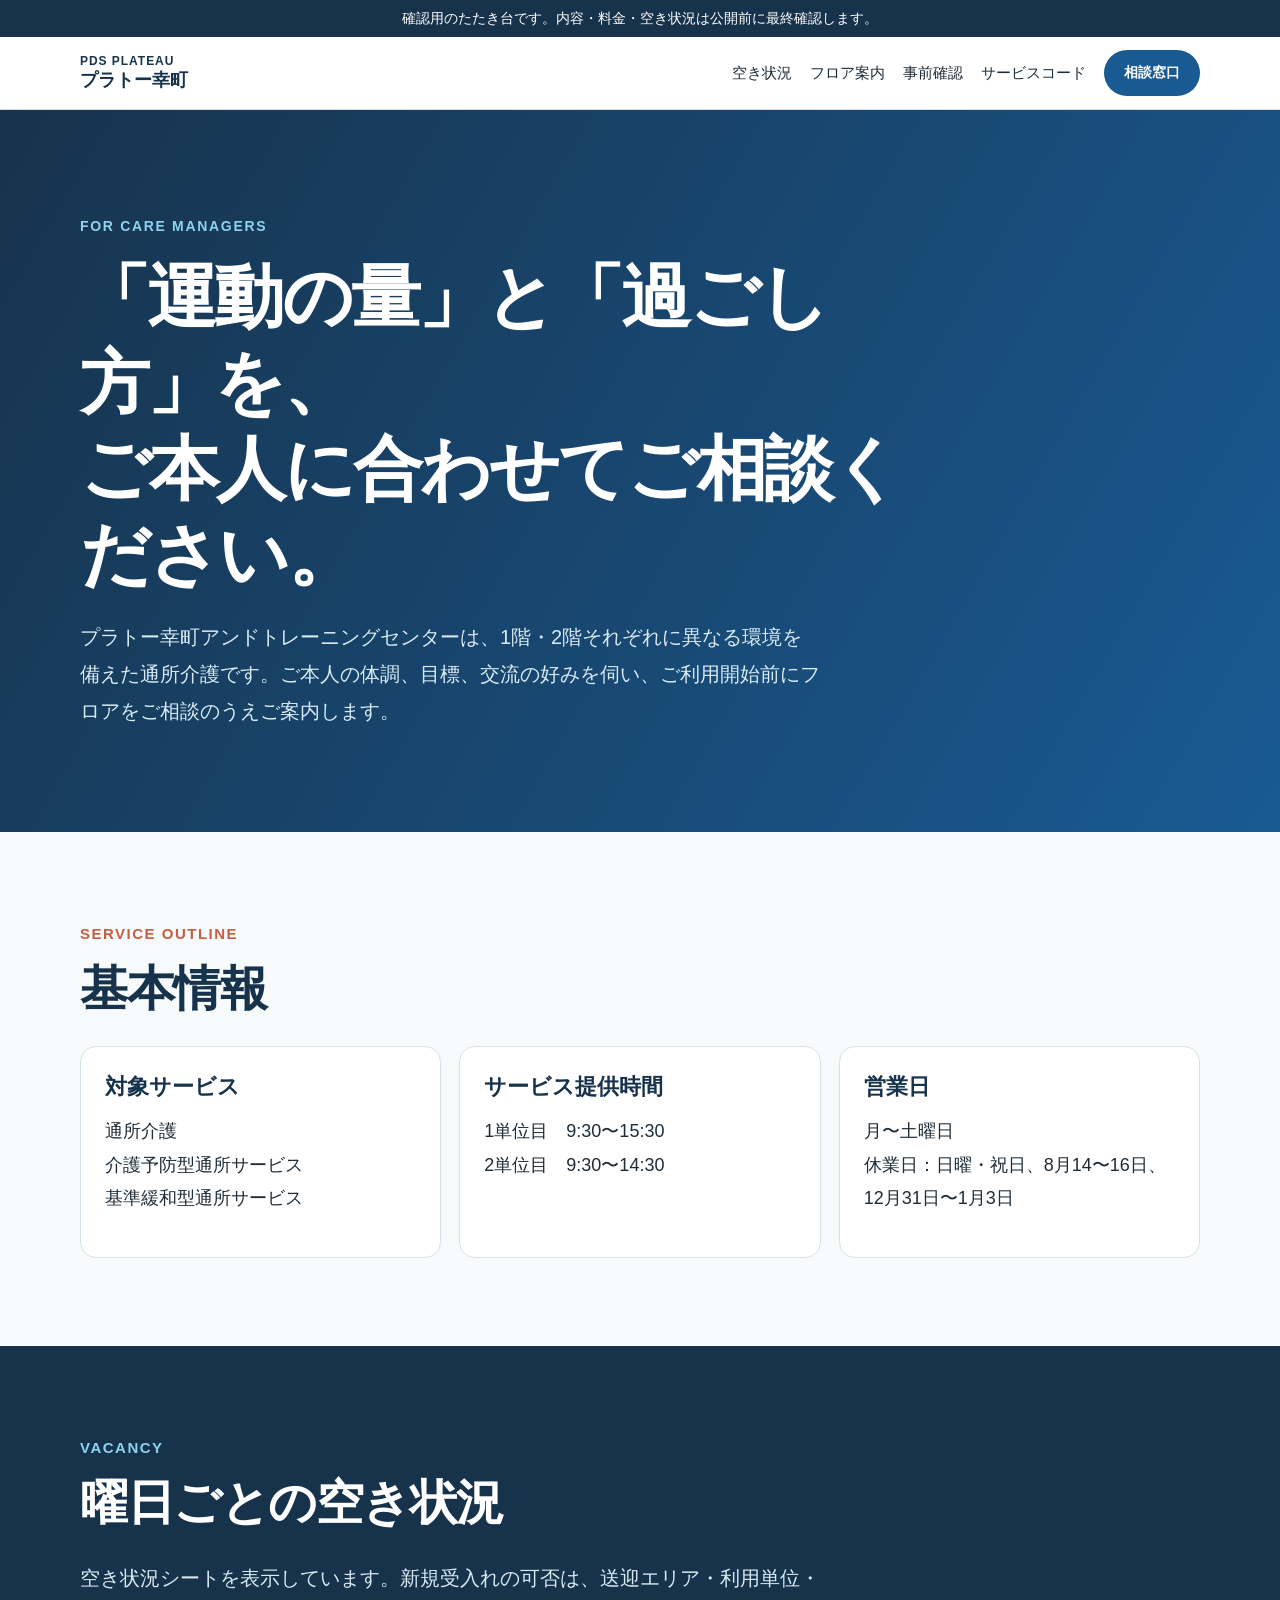
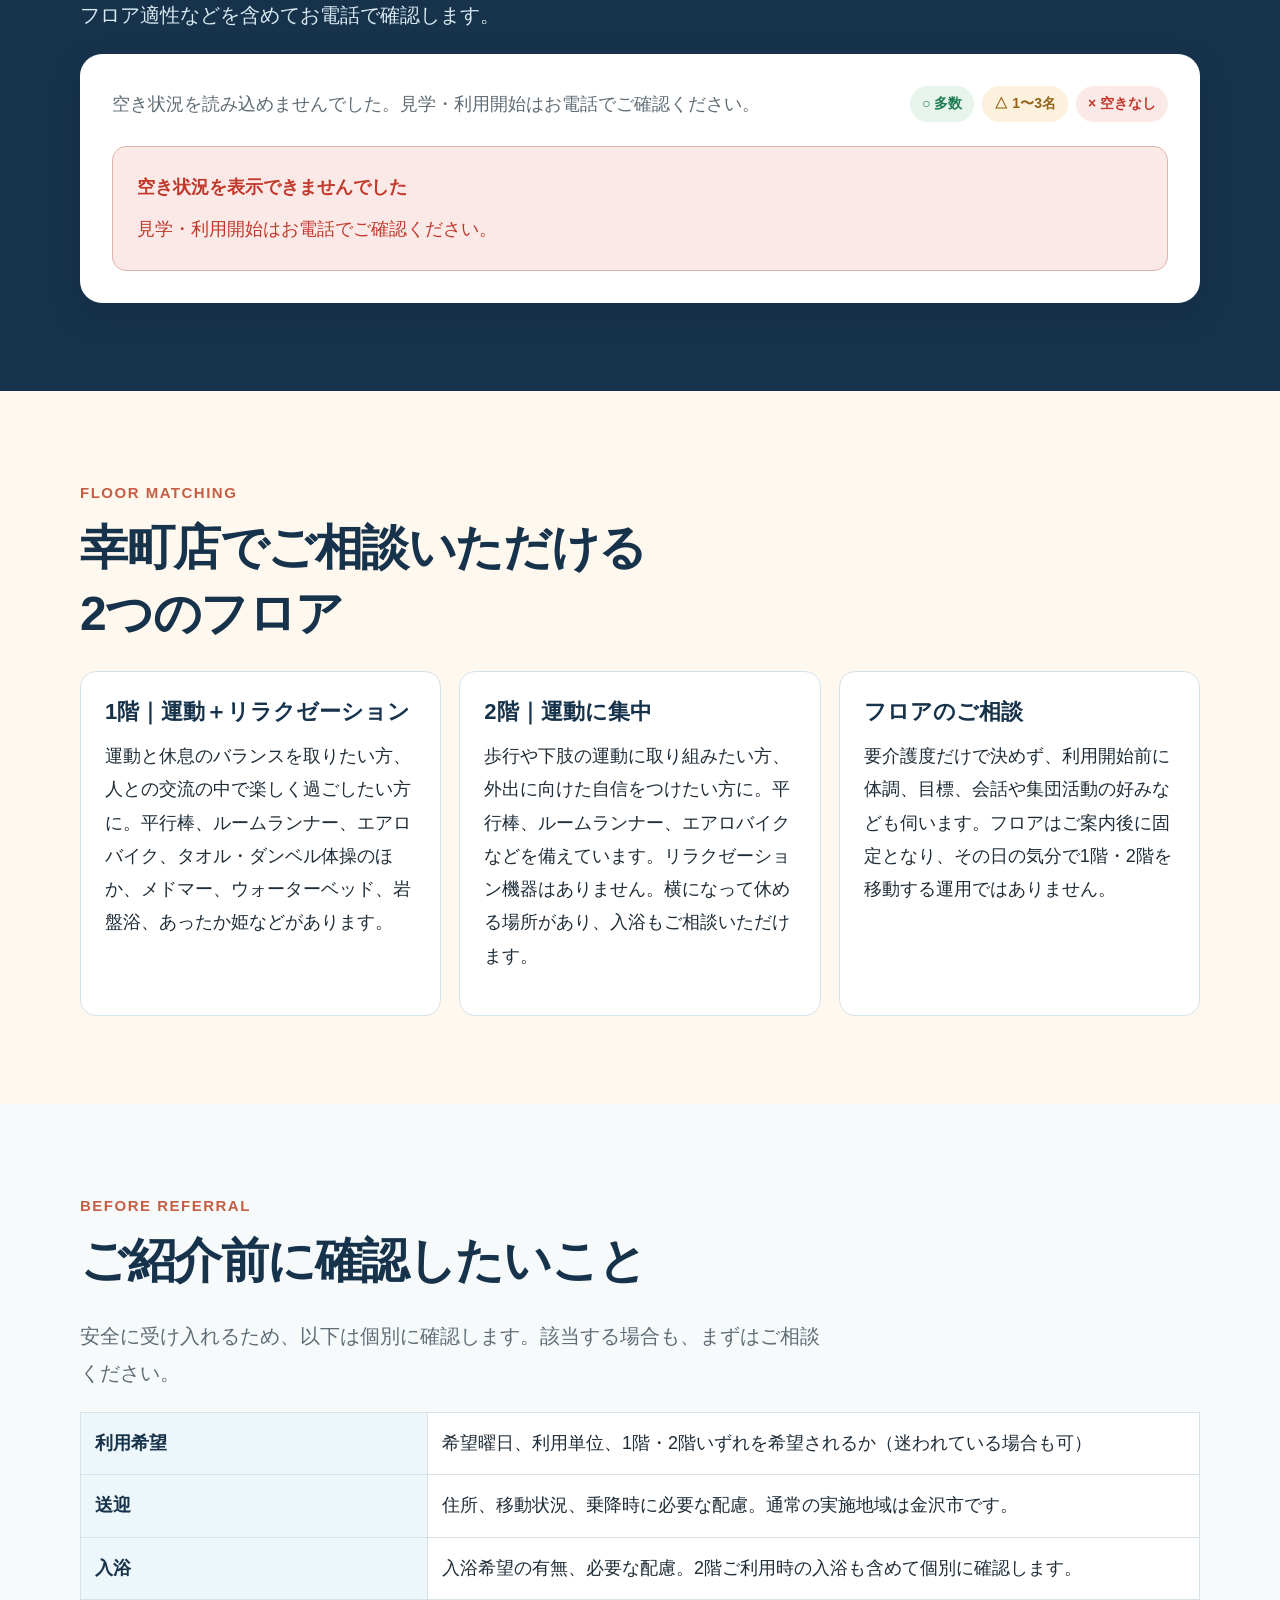
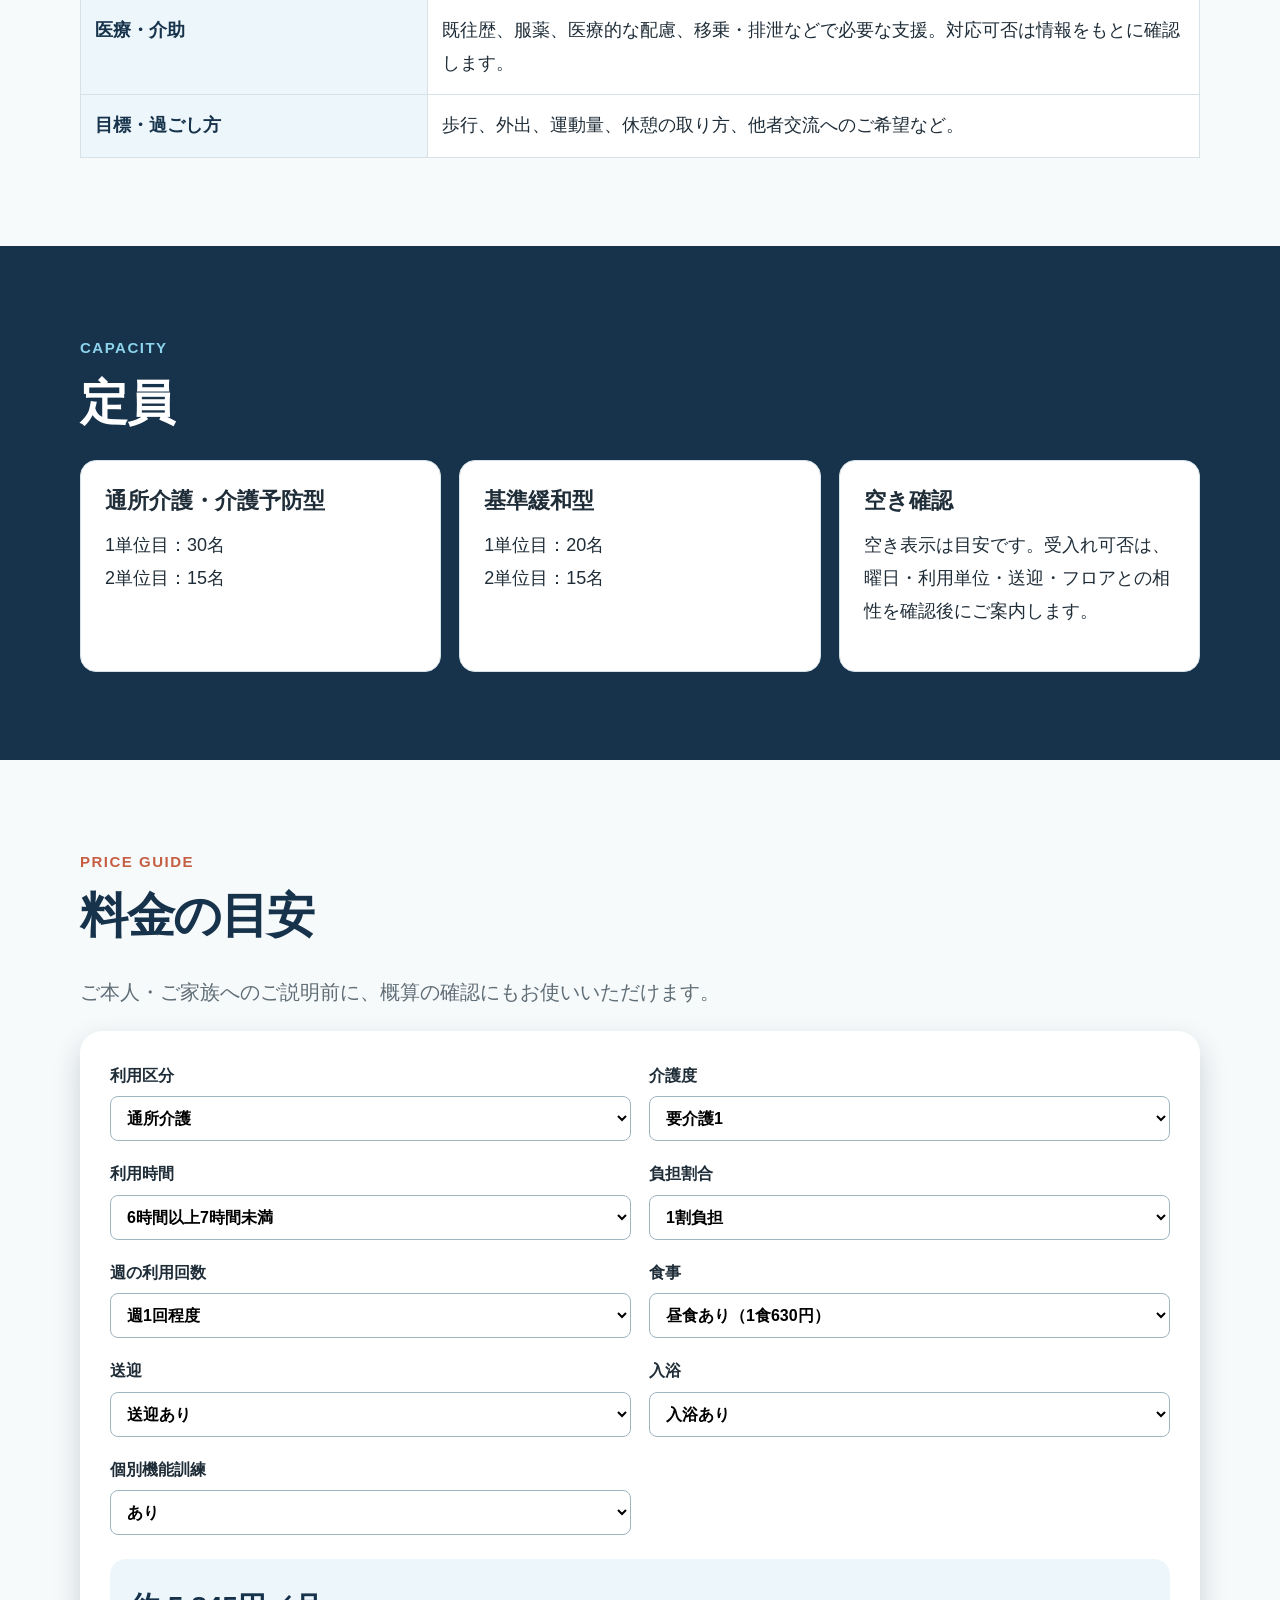
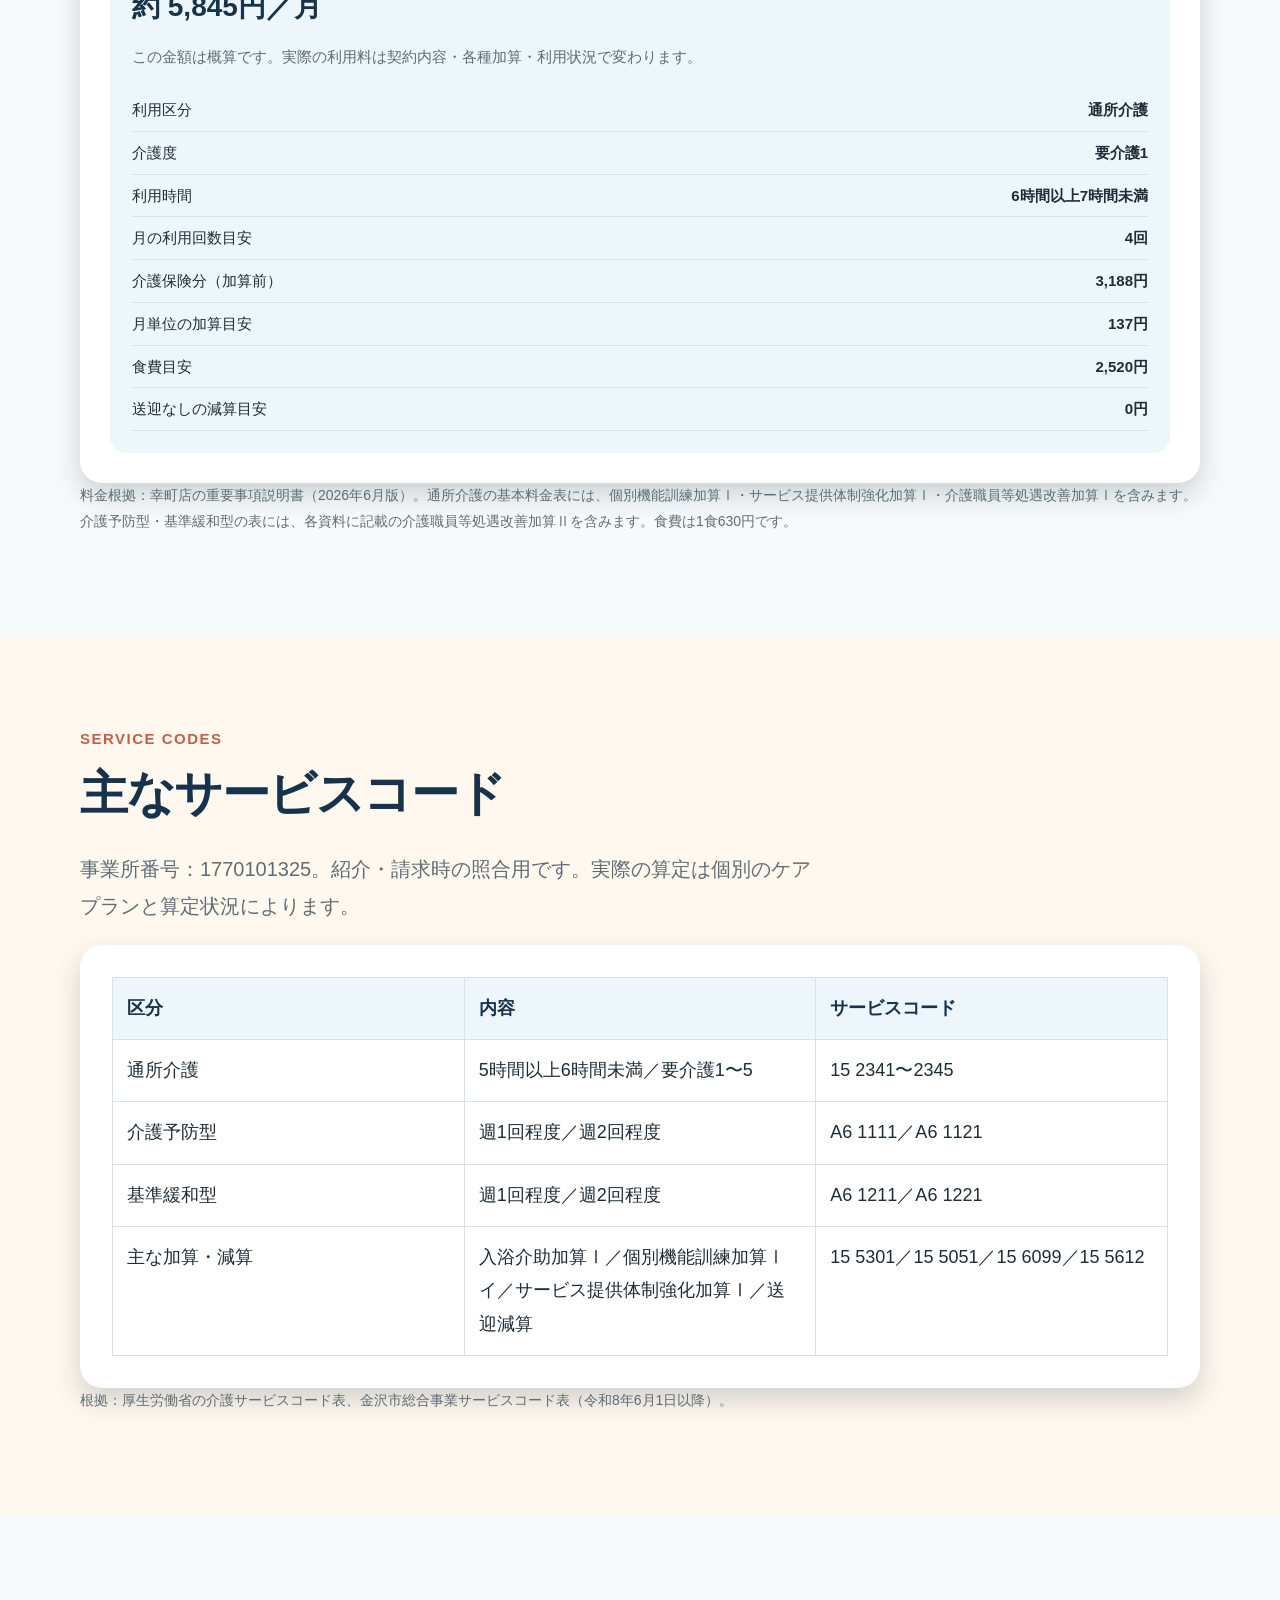
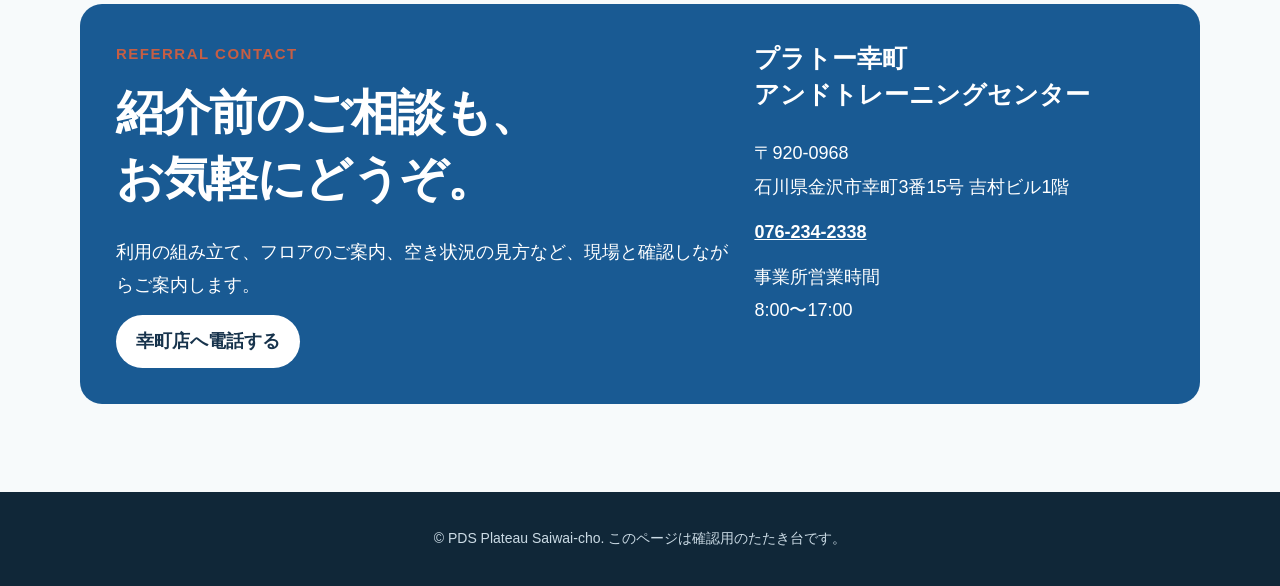
==== commit 5356fe4e: "ケアマネ向け導線とスマホ表示を調整" ====
--- a/saiwaicho-caremanager.html
+++ b/saiwaicho-caremanager.html
@@ -15,7 +15,7 @@
     <div class="header-inner">
       <a class="brand" href="saiwaicho.html"><small>PDS PLATEAU</small>プラトー幸町</a>
       <nav class="site-nav" aria-label="ページ内メニュー">
-        <a href="#availability">空き状況</a><a href="#floors">フロア案内</a><a href="#confirm">事前確認</a>
+	        <a href="#availability">空き状況</a><a href="#floors">フロア案内</a><a href="#confirm">事前確認</a><a href="#codes">サービスコード</a>
         <a class="nav-cta" href="#contact">相談窓口</a>
       </nav>
     </div>
@@ -92,7 +92,7 @@
       </div>
     </section>
 
-    <section class="section" id="price">
+	    <section class="section" id="price">
       <div class="container">
         <p class="section-kicker">PRICE GUIDE</p>
         <h2>料金の目安</h2>
@@ -100,7 +100,22 @@
         <div class="simulator" data-pds-simulator></div>
         <p class="source-note">料金根拠：幸町店の重要事項説明書（2026年6月版）。通所介護の基本料金表には、個別機能訓練加算Ⅰ・サービス提供体制強化加算Ⅰ・介護職員等処遇改善加算Ⅰを含みます。介護予防型・基準緩和型の表には、各資料に記載の介護職員等処遇改善加算Ⅱを含みます。食費は1食630円です。</p>
       </div>
-    </section>
+	    </section>
+
+	    <section class="section section--cream" id="codes">
+	      <div class="container">
+	        <p class="section-kicker">SERVICE CODES</p>
+	        <h2>主なサービスコード</h2>
+	        <p class="lede">事業所番号：1770101325。紹介・請求時の照合用です。実際の算定は個別のケアプランと算定状況によります。</p>
+	        <div class="availability-wrap"><table class="confirm-table"><thead><tr><th>区分</th><th>内容</th><th>サービスコード</th></tr></thead><tbody>
+	          <tr><td>通所介護</td><td>5時間以上6時間未満／要介護1〜5</td><td>15 2341〜2345</td></tr>
+	          <tr><td>介護予防型</td><td>週1回程度／週2回程度</td><td>A6 1111／A6 1121</td></tr>
+	          <tr><td>基準緩和型</td><td>週1回程度／週2回程度</td><td>A6 1211／A6 1221</td></tr>
+	          <tr><td>主な加算・減算</td><td>入浴介助加算Ⅰ／個別機能訓練加算Ⅰイ／サービス提供体制強化加算Ⅰ／送迎減算</td><td>15 5301／15 5051／15 6099／15 5612</td></tr>
+	        </tbody></table></div>
+	        <p class="source-note">根拠：厚生労働省の介護サービスコード表、金沢市総合事業サービスコード表（令和8年6月1日以降）。</p>
+	      </div>
+	    </section>
 
     <section class="section" id="contact">
       <div class="container contact">
--- a/assets/saiwaicho.css
+++ b/assets/saiwaicho.css
@@ -48,6 +48,7 @@
 .photo-note { margin: 16px 0 0; color: #d7edf6; font-size: 13px; }
 .hero-steps { display: flex; flex-wrap: wrap; gap: 10px; max-width: 560px; }
 .hero-steps span { padding: 6px 12px; border: 1px solid rgba(255,255,255,.5); border-radius: 999px; background: rgba(0,0,0,.15); font-size: 14px; }
+.hero-care-link { margin-top: 22px; color: var(--saiwai-navy); background: #fff; }
 .section { padding: 88px 0; }
 .section--cream { background: var(--saiwai-cream); }
 .section--blue { color: #fff; background: var(--saiwai-navy); }
@@ -143,7 +144,9 @@
   .hero, .hero-inner { min-height: 650px; }
   .hero-media { inset: 0; opacity: .38; }
   .hero-media::after { background: linear-gradient(90deg, rgba(23,51,76,.98), rgba(23,51,76,.65)); }
-  h1 { font-size: 43px; }
+	  h1 { font-size: 43px; }
+	  h1, h2, h3 { word-break: auto-phrase; overflow-wrap: anywhere; text-wrap: balance; }
+	  .contact > * { min-width: 0; }
   .hero-lead, .lede { font-size: 18px; }
   .section { padding: 64px 0; }
   .floor-choice, .floor-block, .floor-block--reverse, .gallery, .form-grid, .contact, .care-grid { grid-template-columns: 1fr; }
@@ -156,4 +159,15 @@
   .contact { padding: 28px 22px; }
   .confirm-table { font-size: 15px; }
   .confirm-table th { width: 38%; }
+	#codes { scroll-margin-top: 80px; }
+	#codes .availability-wrap { overflow: visible; padding-inline: 0; }
+	#codes .confirm-table, #codes .confirm-table tbody, #codes .confirm-table tr, #codes .confirm-table td { display: block; width: 100%; }
+	#codes .confirm-table thead { display: none; }
+	#codes .confirm-table tr { margin-bottom: 12px; overflow: hidden; border: 1px solid #d7e2e7; border-radius: 12px; background: #fff; }
+	#codes .confirm-table td { display: grid; grid-template-columns: 128px minmax(0, 1fr); gap: 12px; padding: 12px 14px; border: 0; border-bottom: 1px solid #d7e2e7; }
+	#codes .confirm-table td::before { color: var(--saiwai-navy); font-weight: 900; white-space: nowrap; }
+	#codes .confirm-table td:nth-child(1)::before { content: "区分"; }
+	#codes .confirm-table td:nth-child(2)::before { content: "内容"; }
+	#codes .confirm-table td:nth-child(3)::before { content: "サービスコード"; }
+	#codes .confirm-table tr:last-child td:not(:last-child) { border-bottom: 1px solid #d7e2e7; }
 }
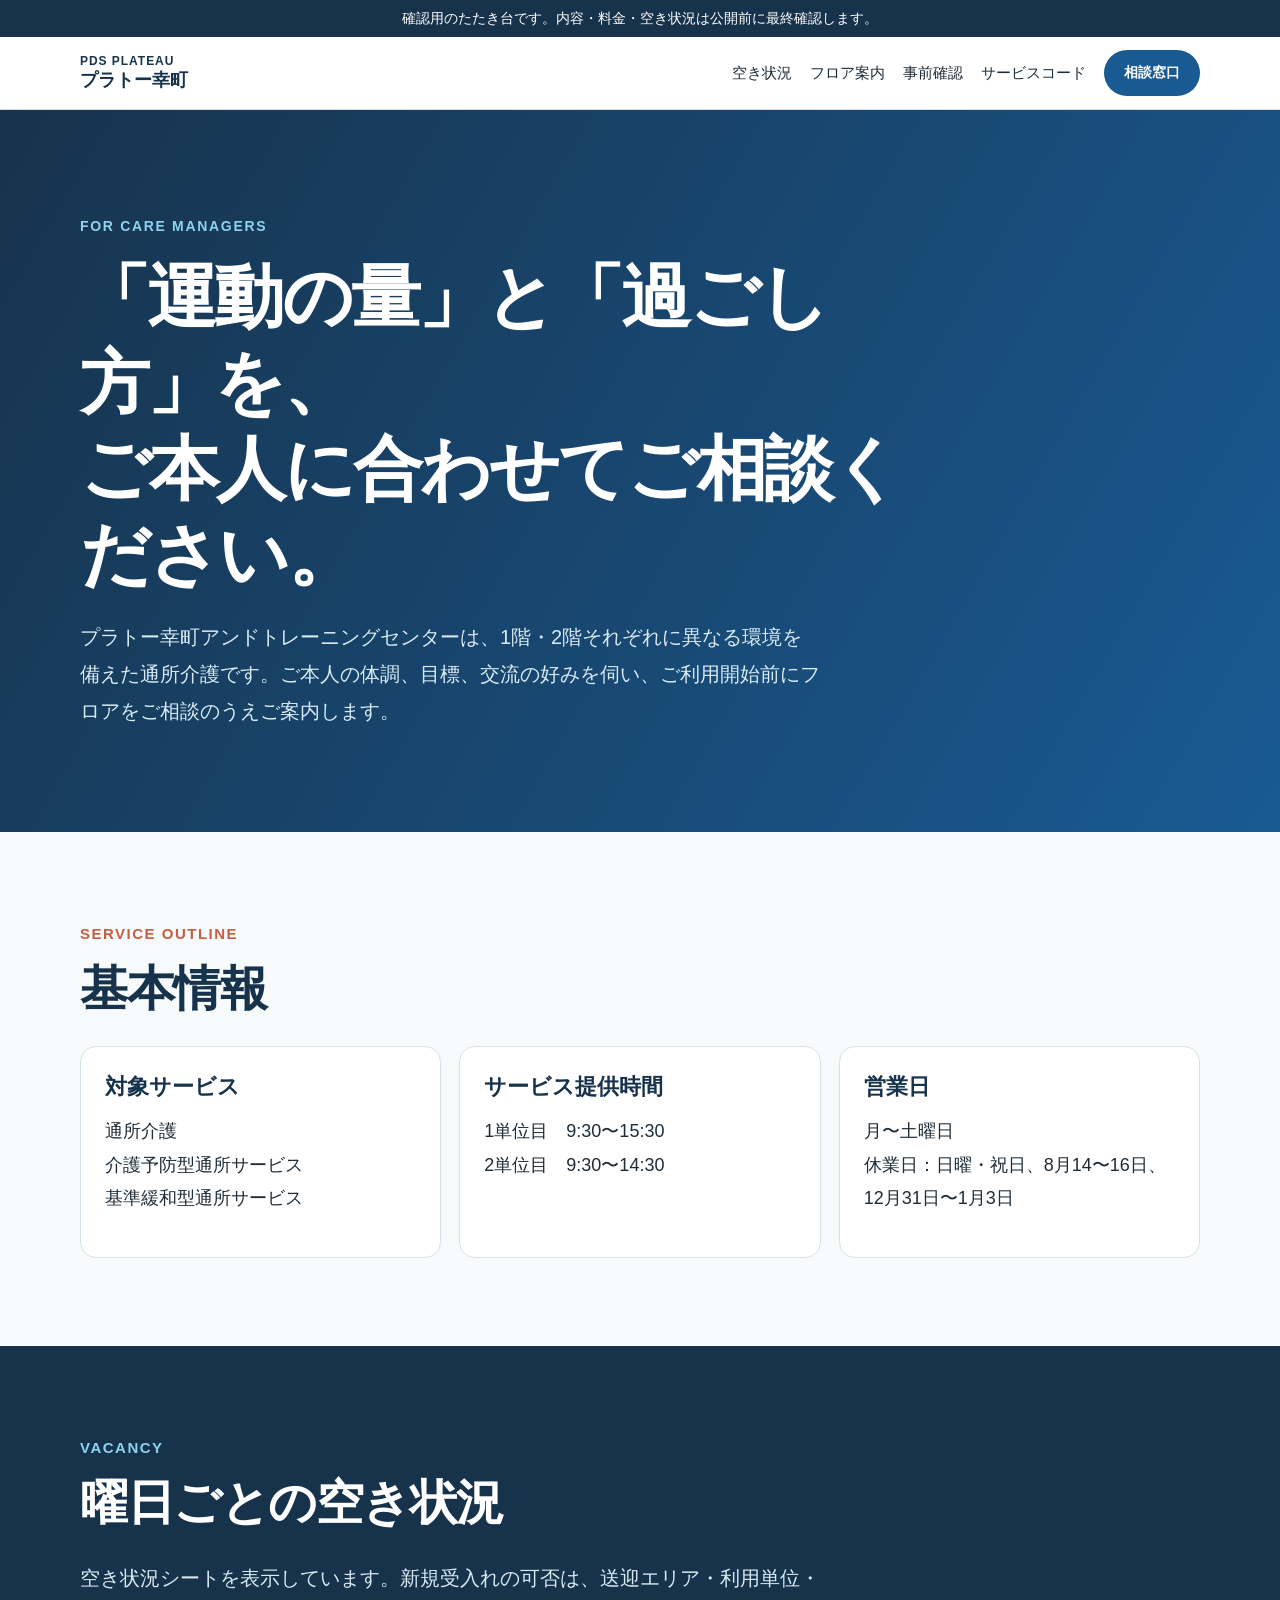
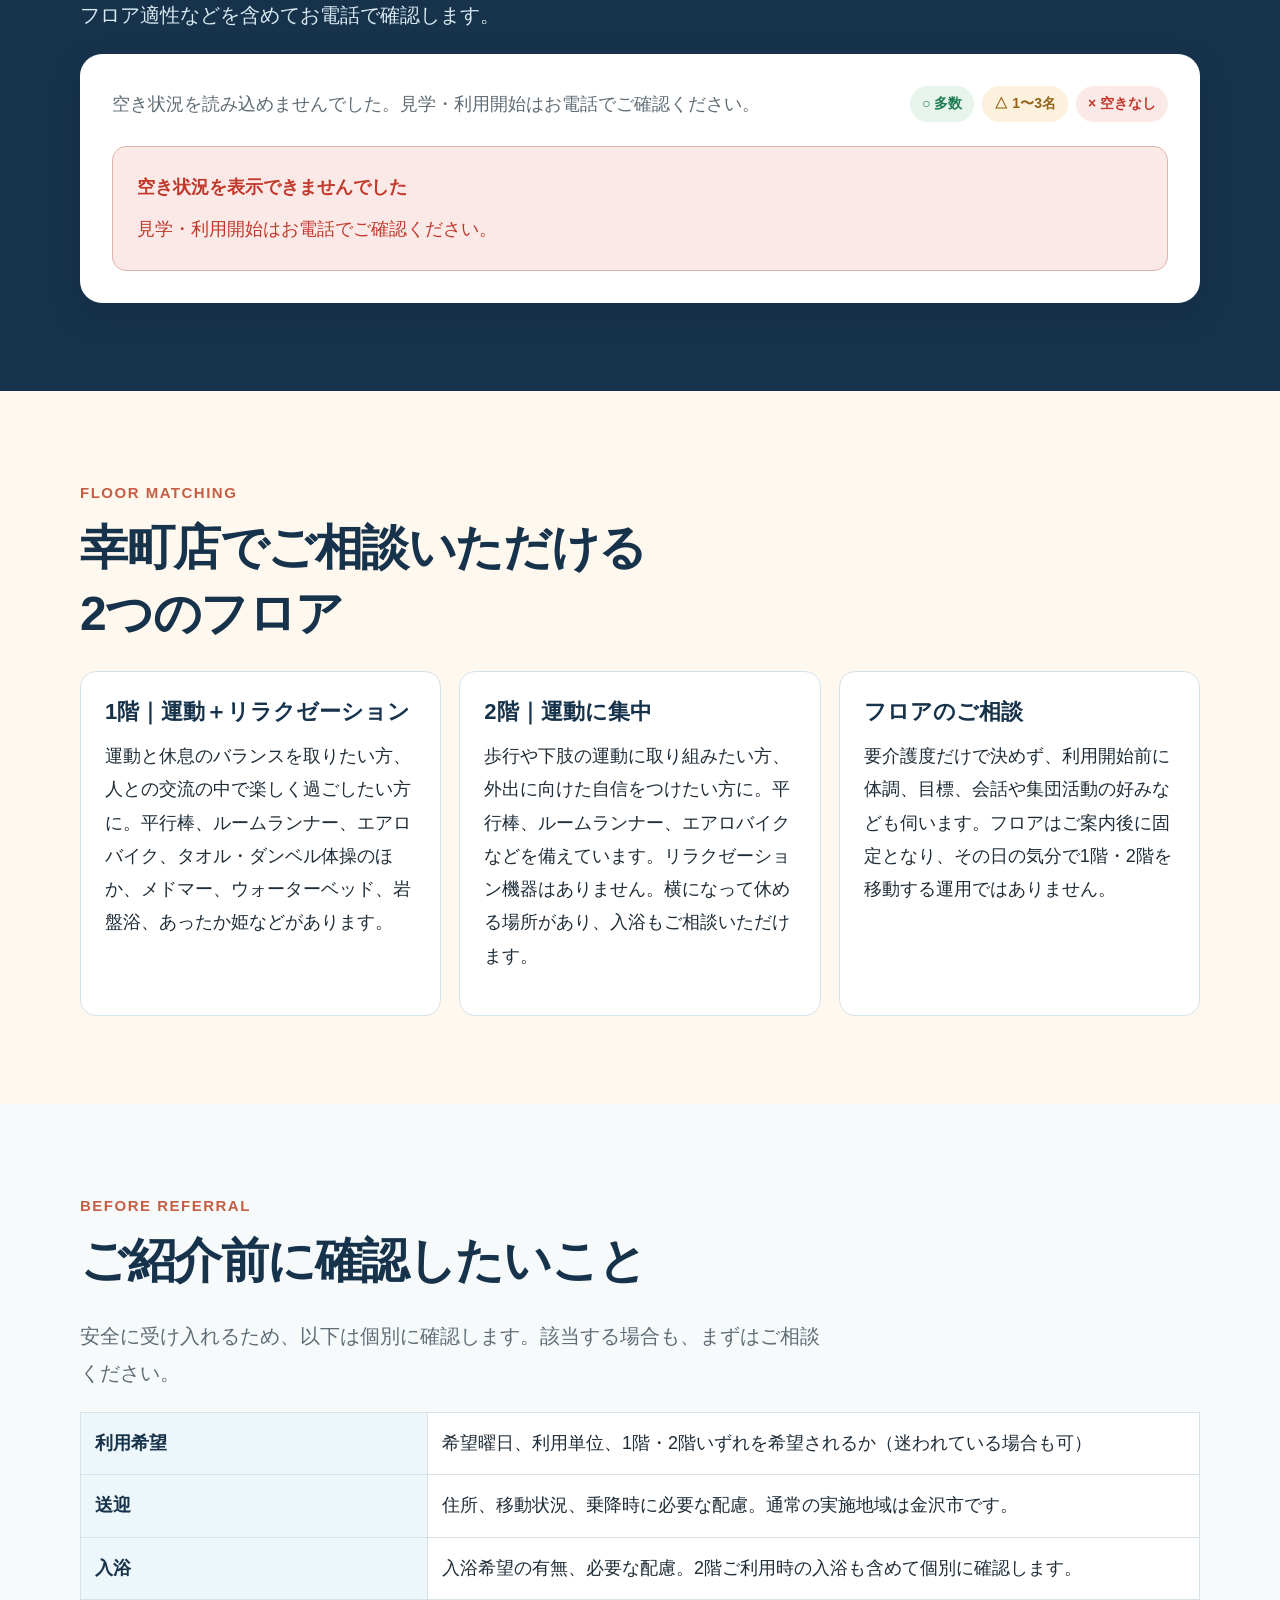
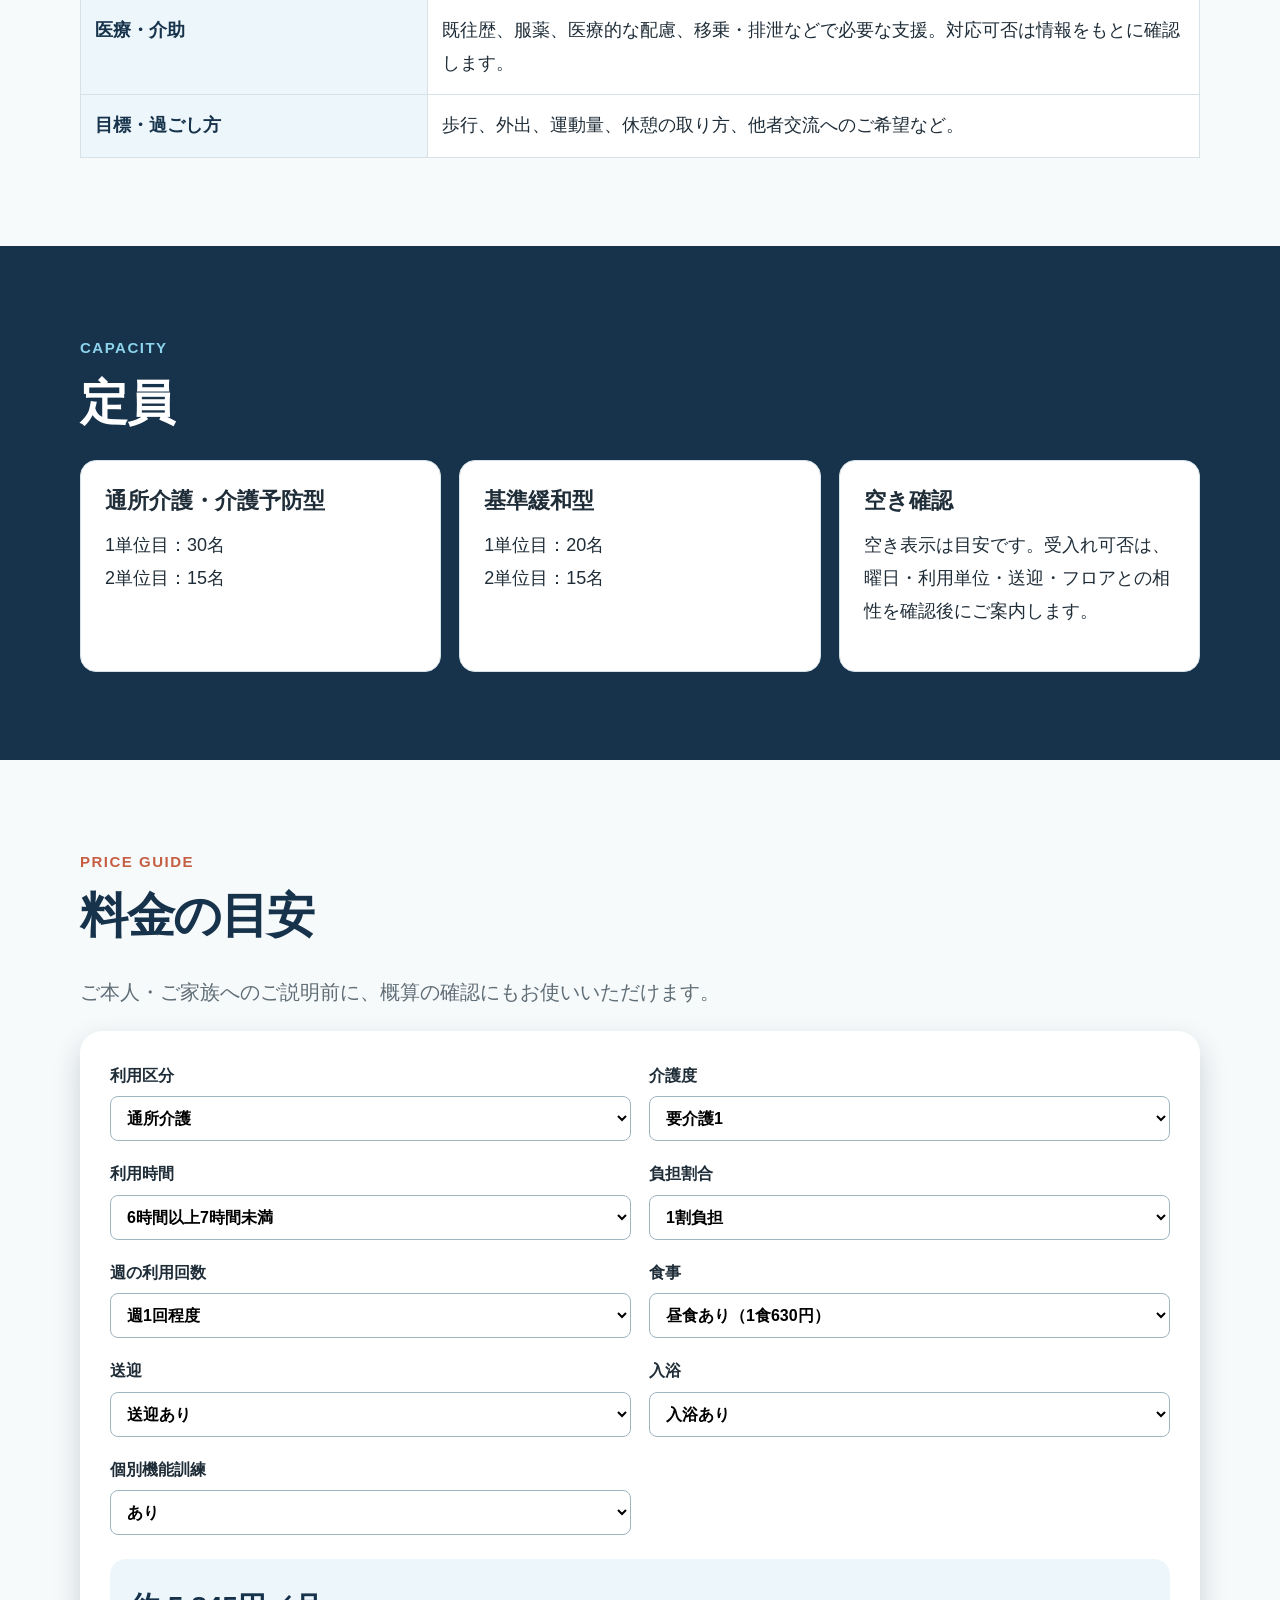
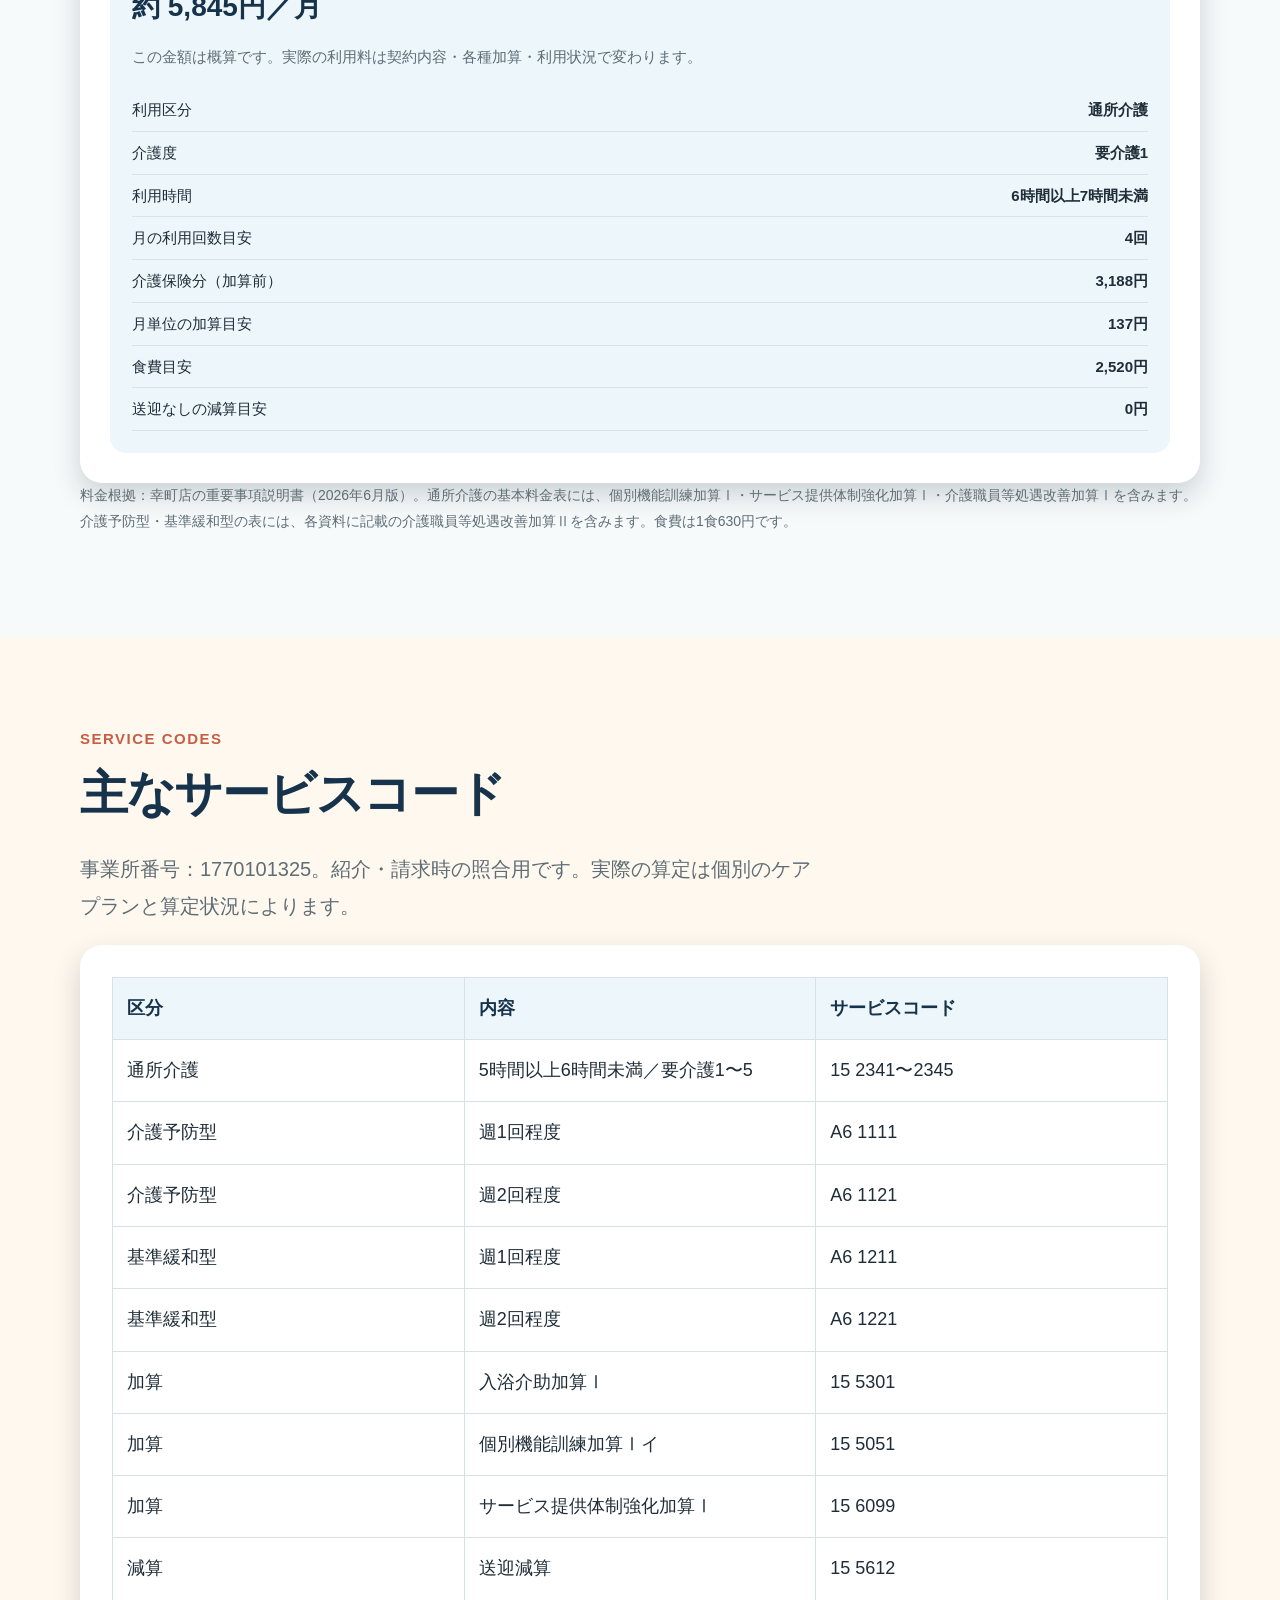
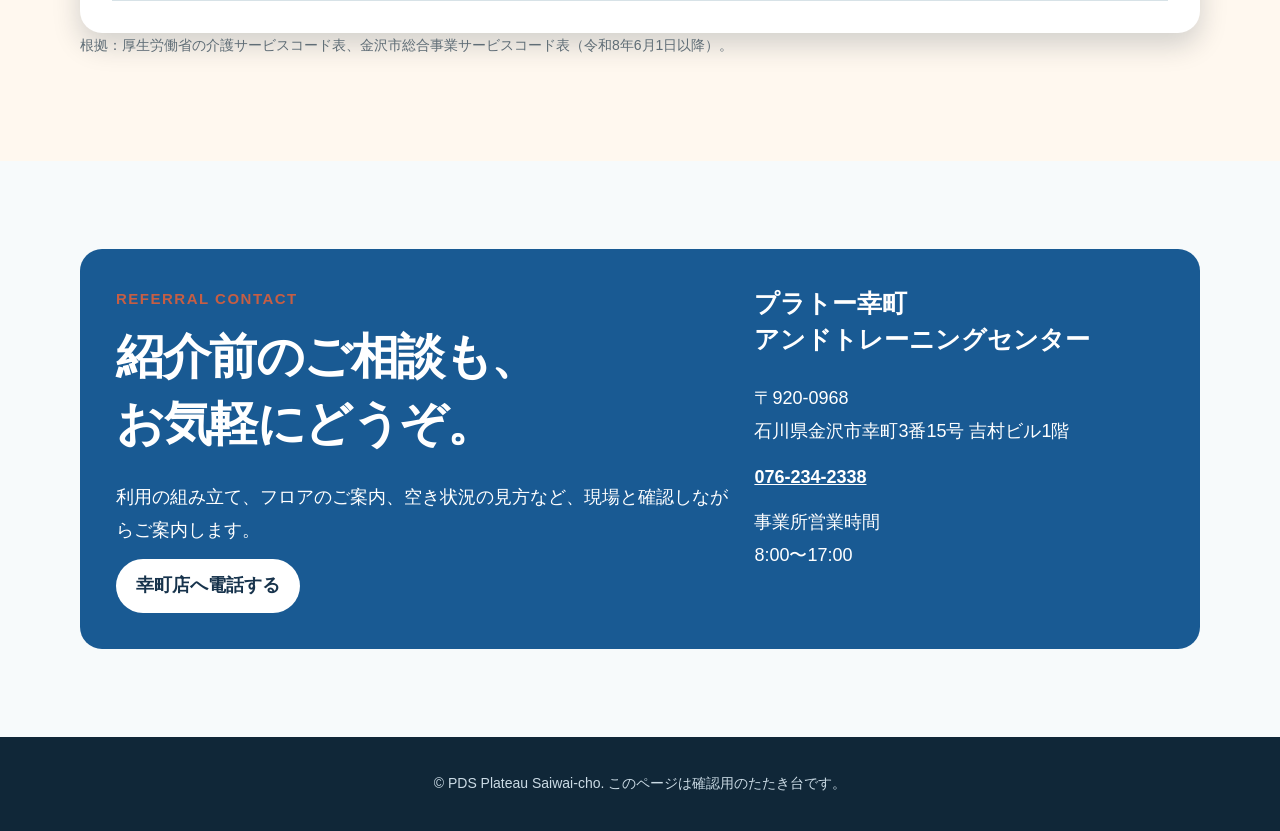
==== commit 7b11c19e: "サービスコードを項目ごとに整理" ====
--- a/saiwaicho-caremanager.html
+++ b/saiwaicho-caremanager.html
@@ -109,9 +109,14 @@
 	        <p class="lede">事業所番号：1770101325。紹介・請求時の照合用です。実際の算定は個別のケアプランと算定状況によります。</p>
 	        <div class="availability-wrap"><table class="confirm-table"><thead><tr><th>区分</th><th>内容</th><th>サービスコード</th></tr></thead><tbody>
 	          <tr><td>通所介護</td><td>5時間以上6時間未満／要介護1〜5</td><td>15 2341〜2345</td></tr>
-	          <tr><td>介護予防型</td><td>週1回程度／週2回程度</td><td>A6 1111／A6 1121</td></tr>
-	          <tr><td>基準緩和型</td><td>週1回程度／週2回程度</td><td>A6 1211／A6 1221</td></tr>
-	          <tr><td>主な加算・減算</td><td>入浴介助加算Ⅰ／個別機能訓練加算Ⅰイ／サービス提供体制強化加算Ⅰ／送迎減算</td><td>15 5301／15 5051／15 6099／15 5612</td></tr>
+	          <tr><td>介護予防型</td><td>週1回程度</td><td>A6 1111</td></tr>
+	          <tr><td>介護予防型</td><td>週2回程度</td><td>A6 1121</td></tr>
+	          <tr><td>基準緩和型</td><td>週1回程度</td><td>A6 1211</td></tr>
+	          <tr><td>基準緩和型</td><td>週2回程度</td><td>A6 1221</td></tr>
+	          <tr><td>加算</td><td>入浴介助加算Ⅰ</td><td>15 5301</td></tr>
+	          <tr><td>加算</td><td>個別機能訓練加算Ⅰイ</td><td>15 5051</td></tr>
+	          <tr><td>加算</td><td>サービス提供体制強化加算Ⅰ</td><td>15 6099</td></tr>
+	          <tr><td>減算</td><td>送迎減算</td><td>15 5612</td></tr>
 	        </tbody></table></div>
 	        <p class="source-note">根拠：厚生労働省の介護サービスコード表、金沢市総合事業サービスコード表（令和8年6月1日以降）。</p>
 	      </div>
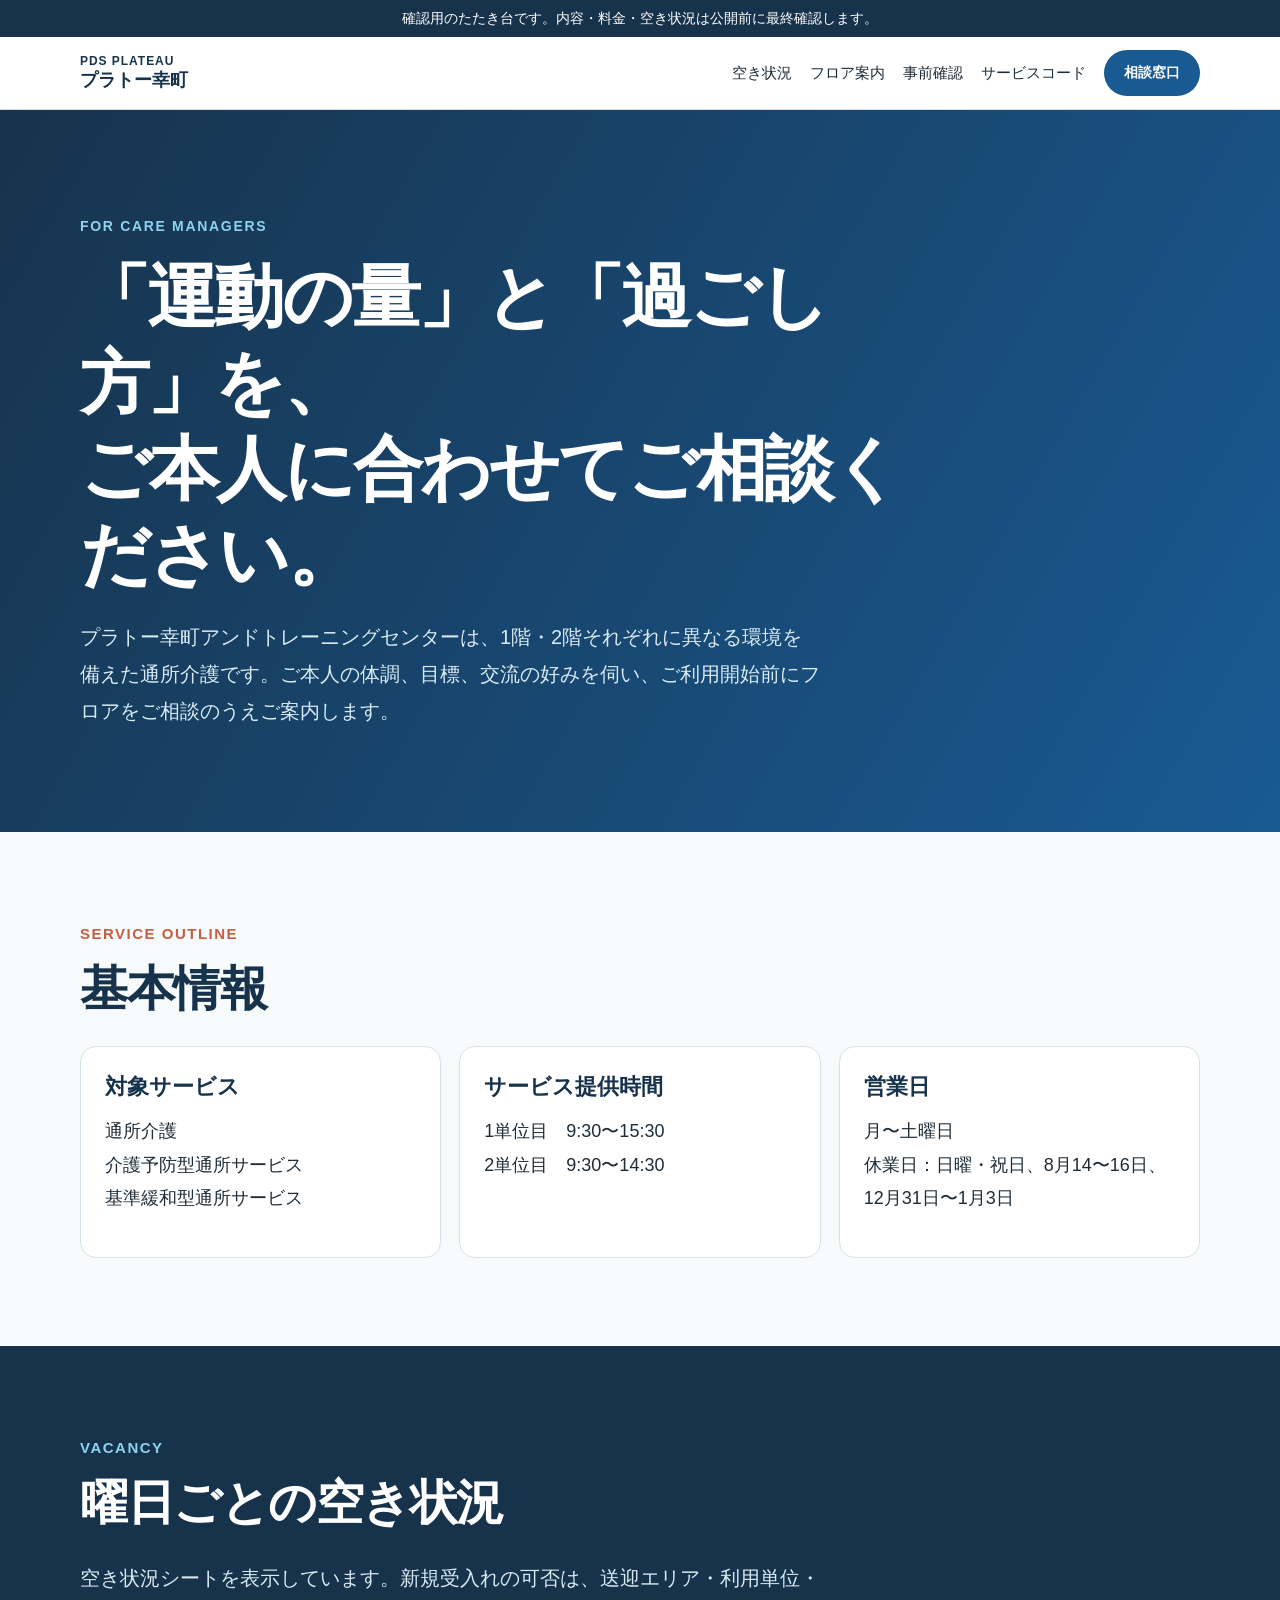
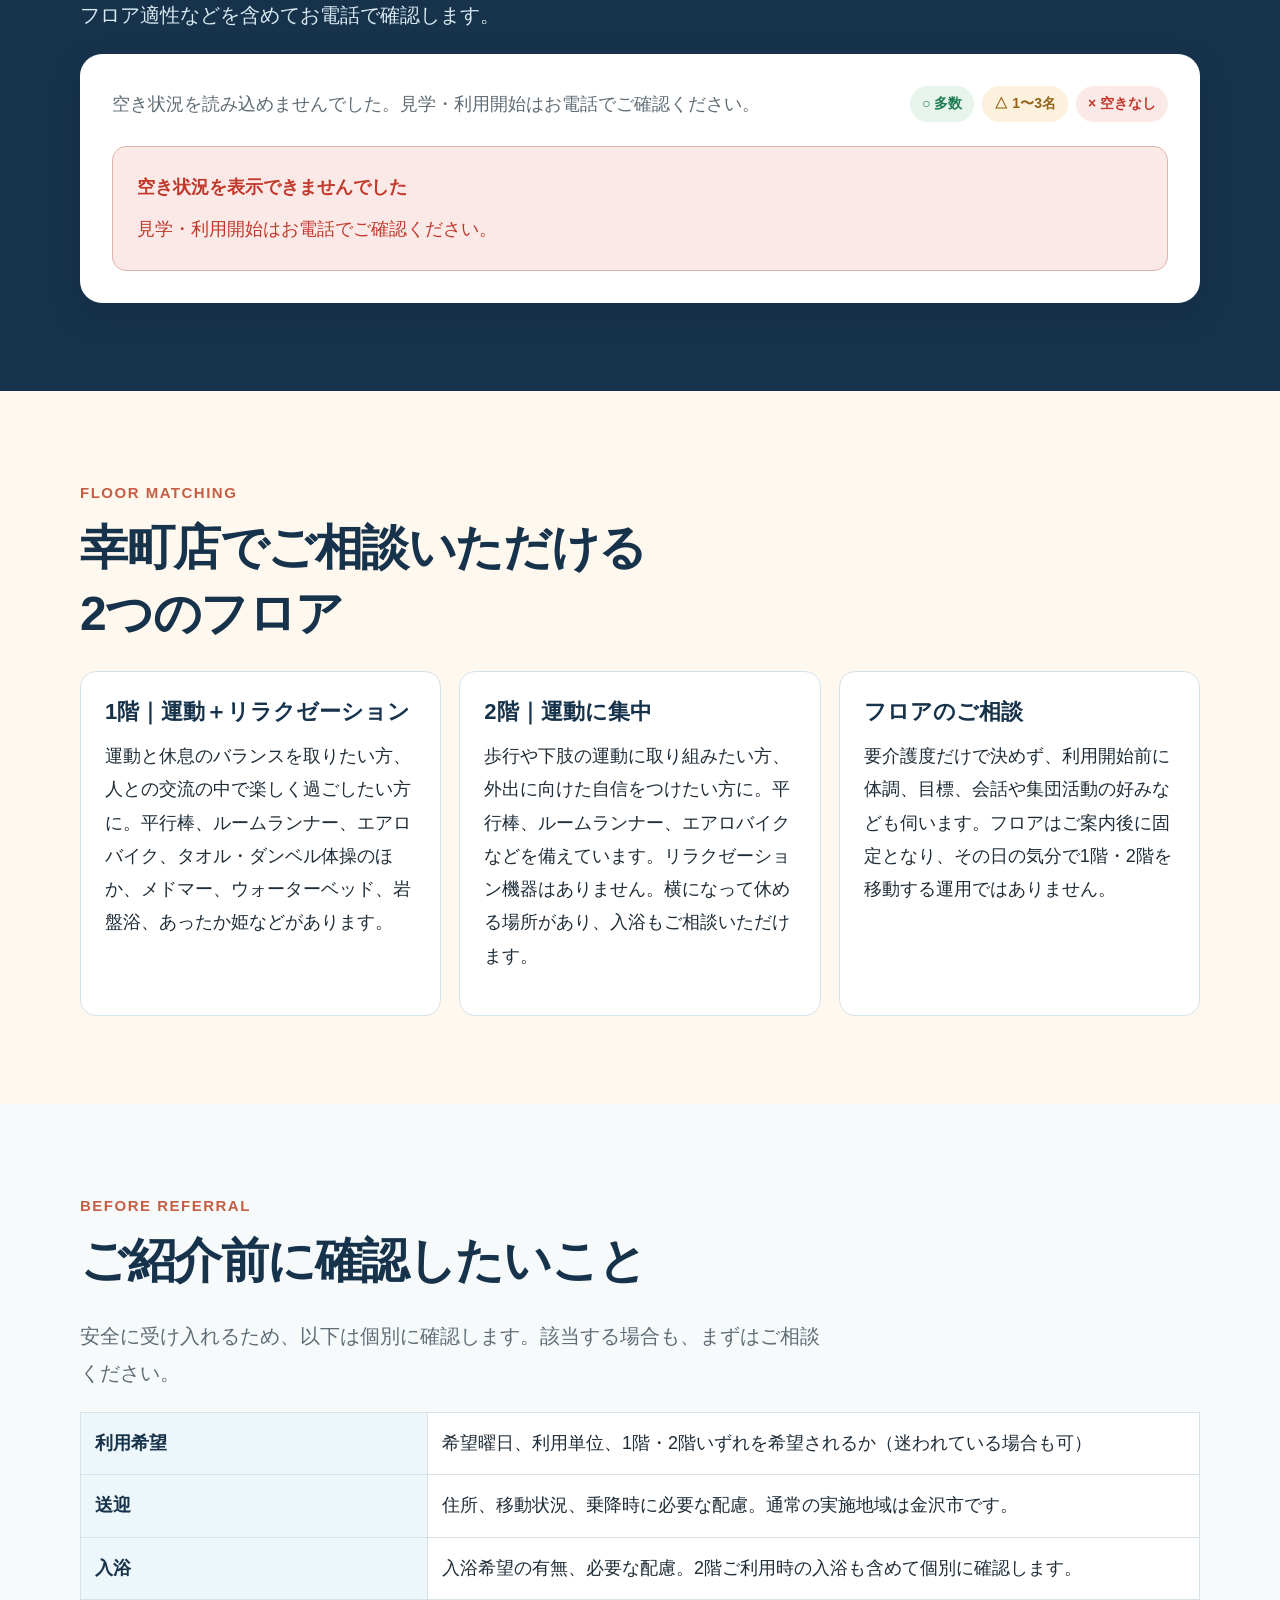
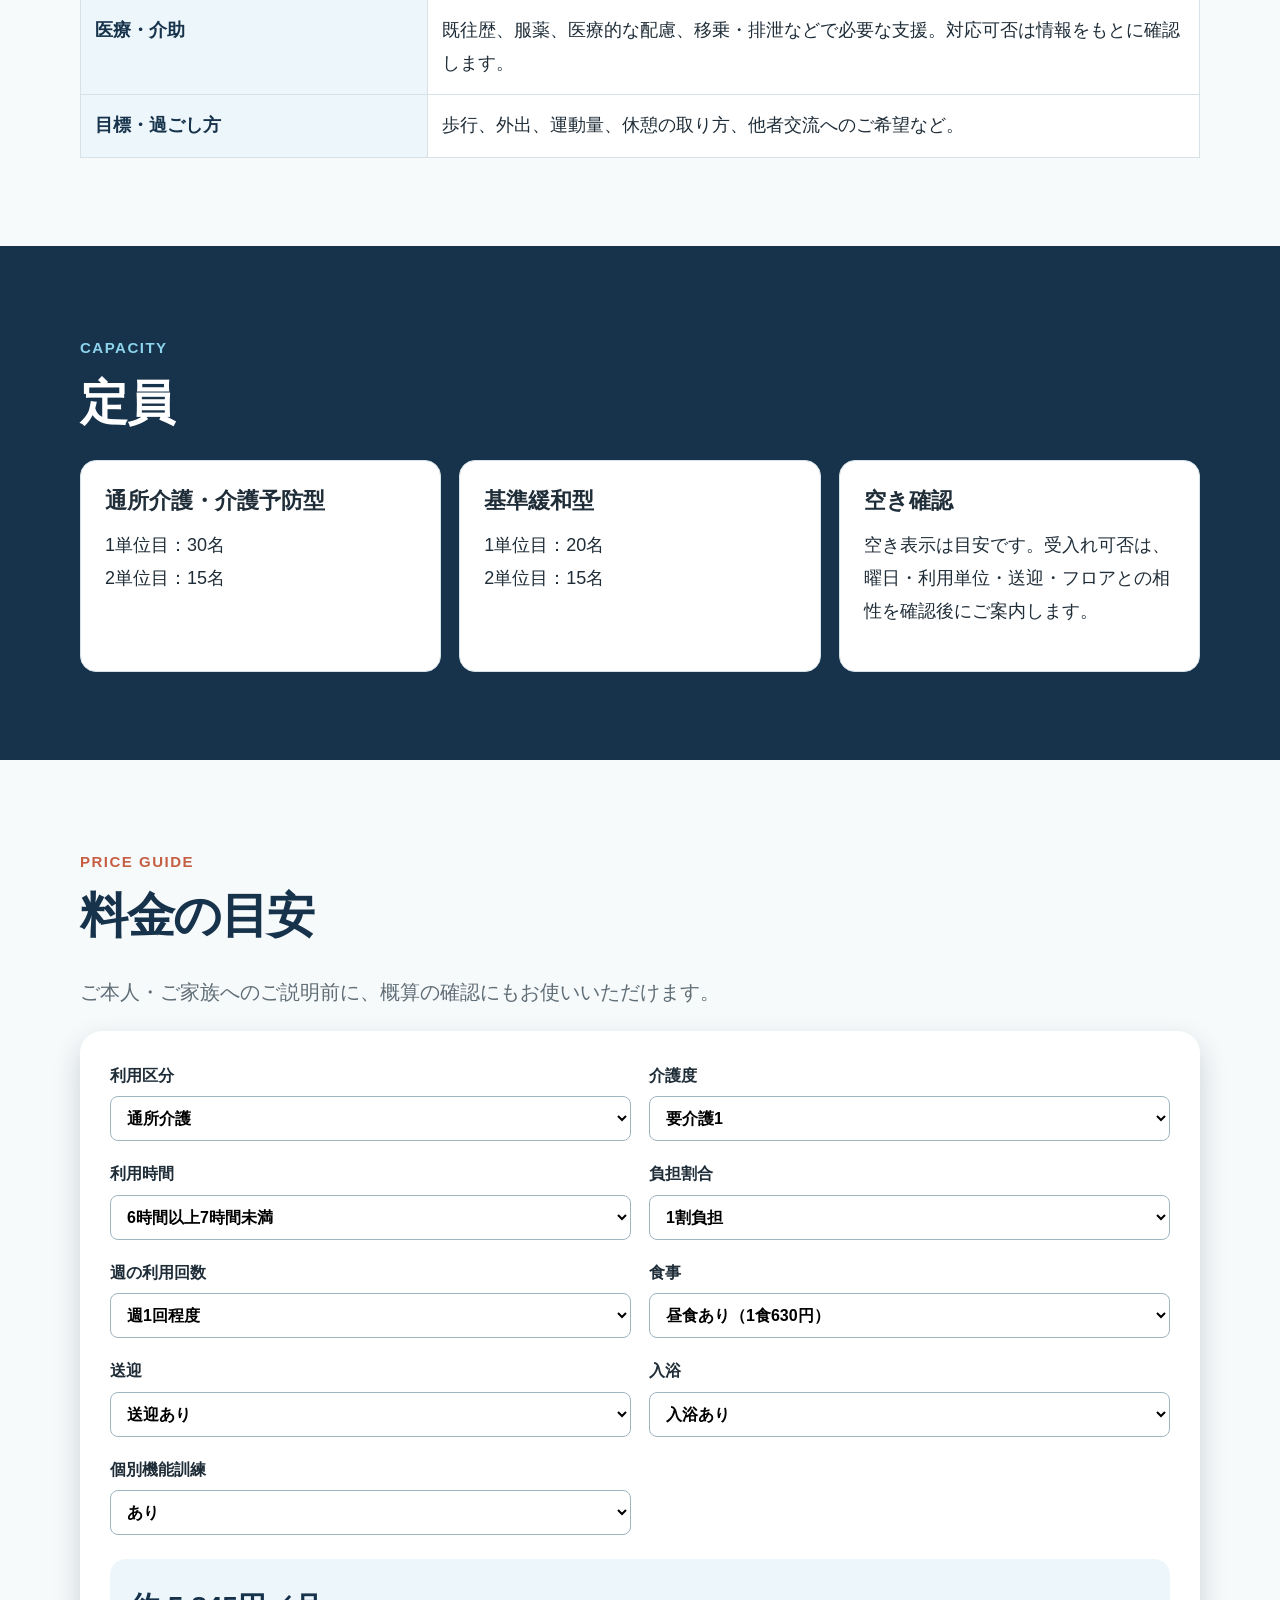
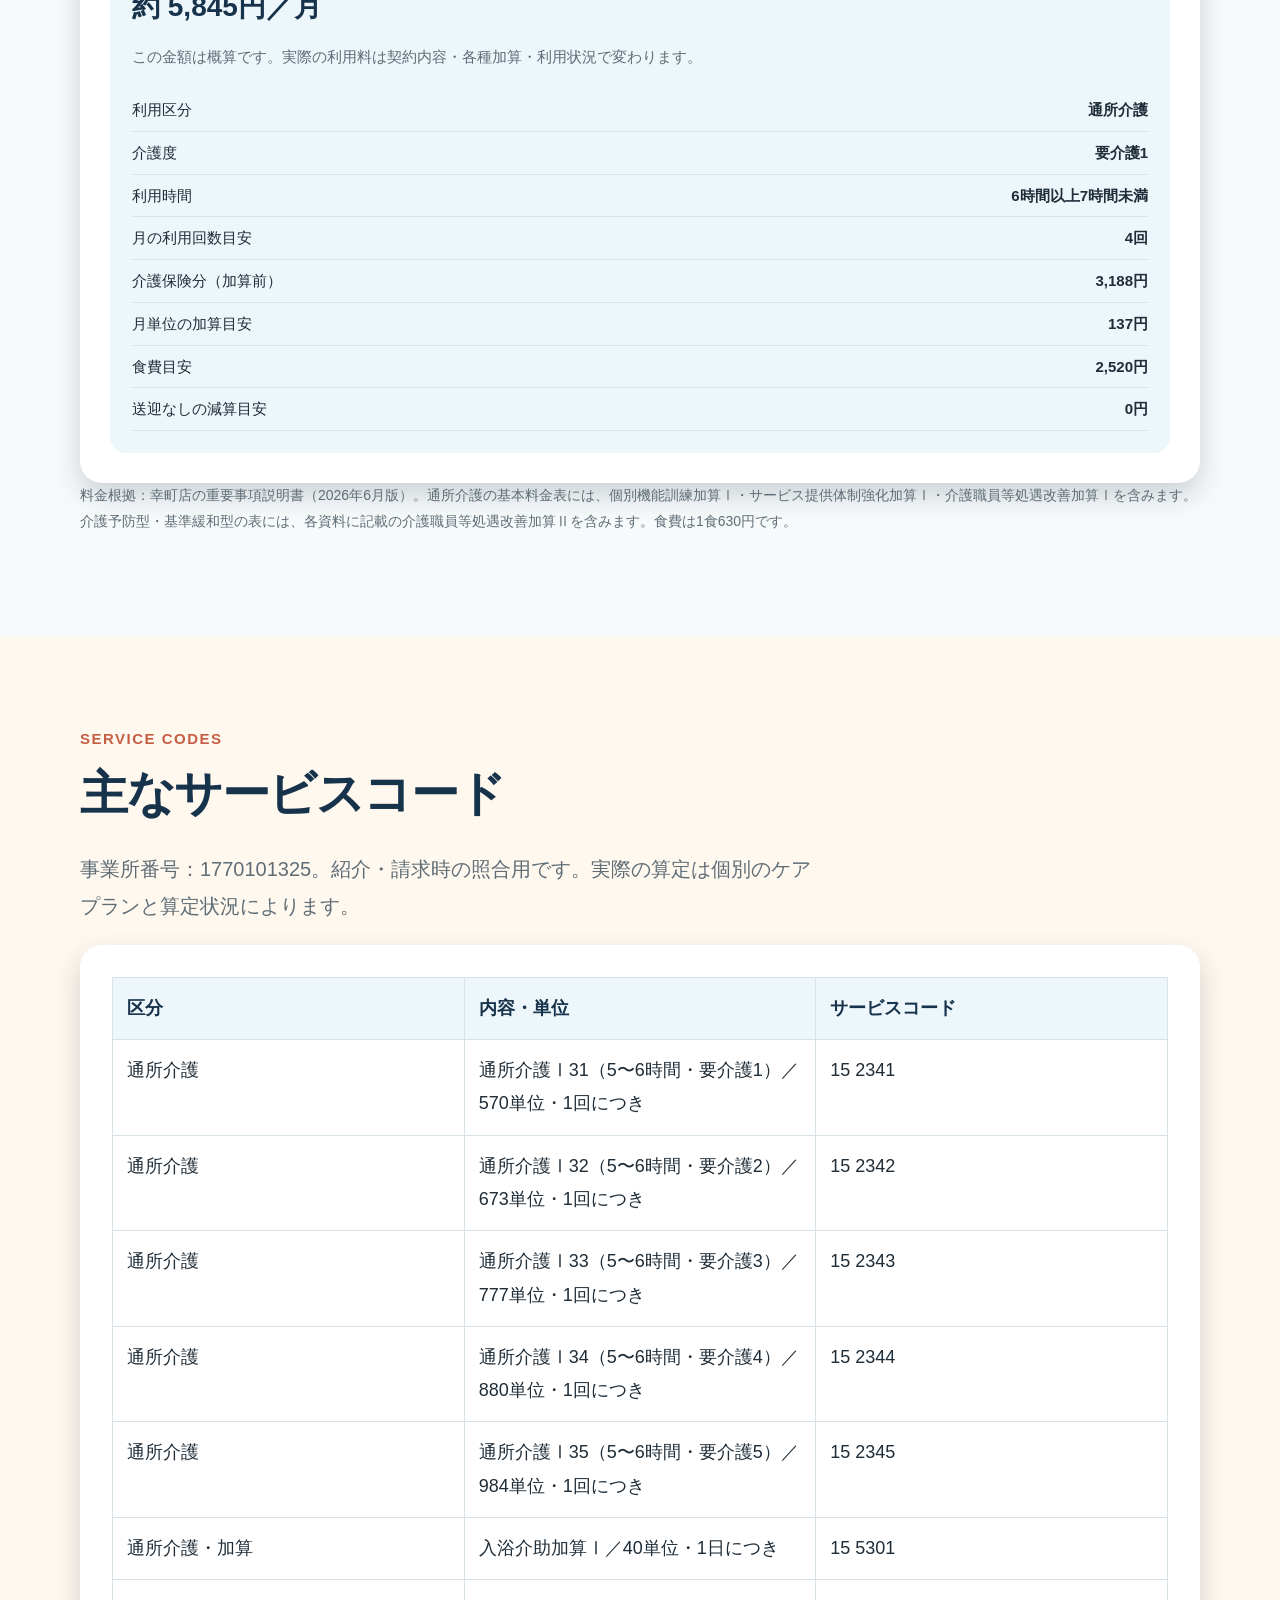
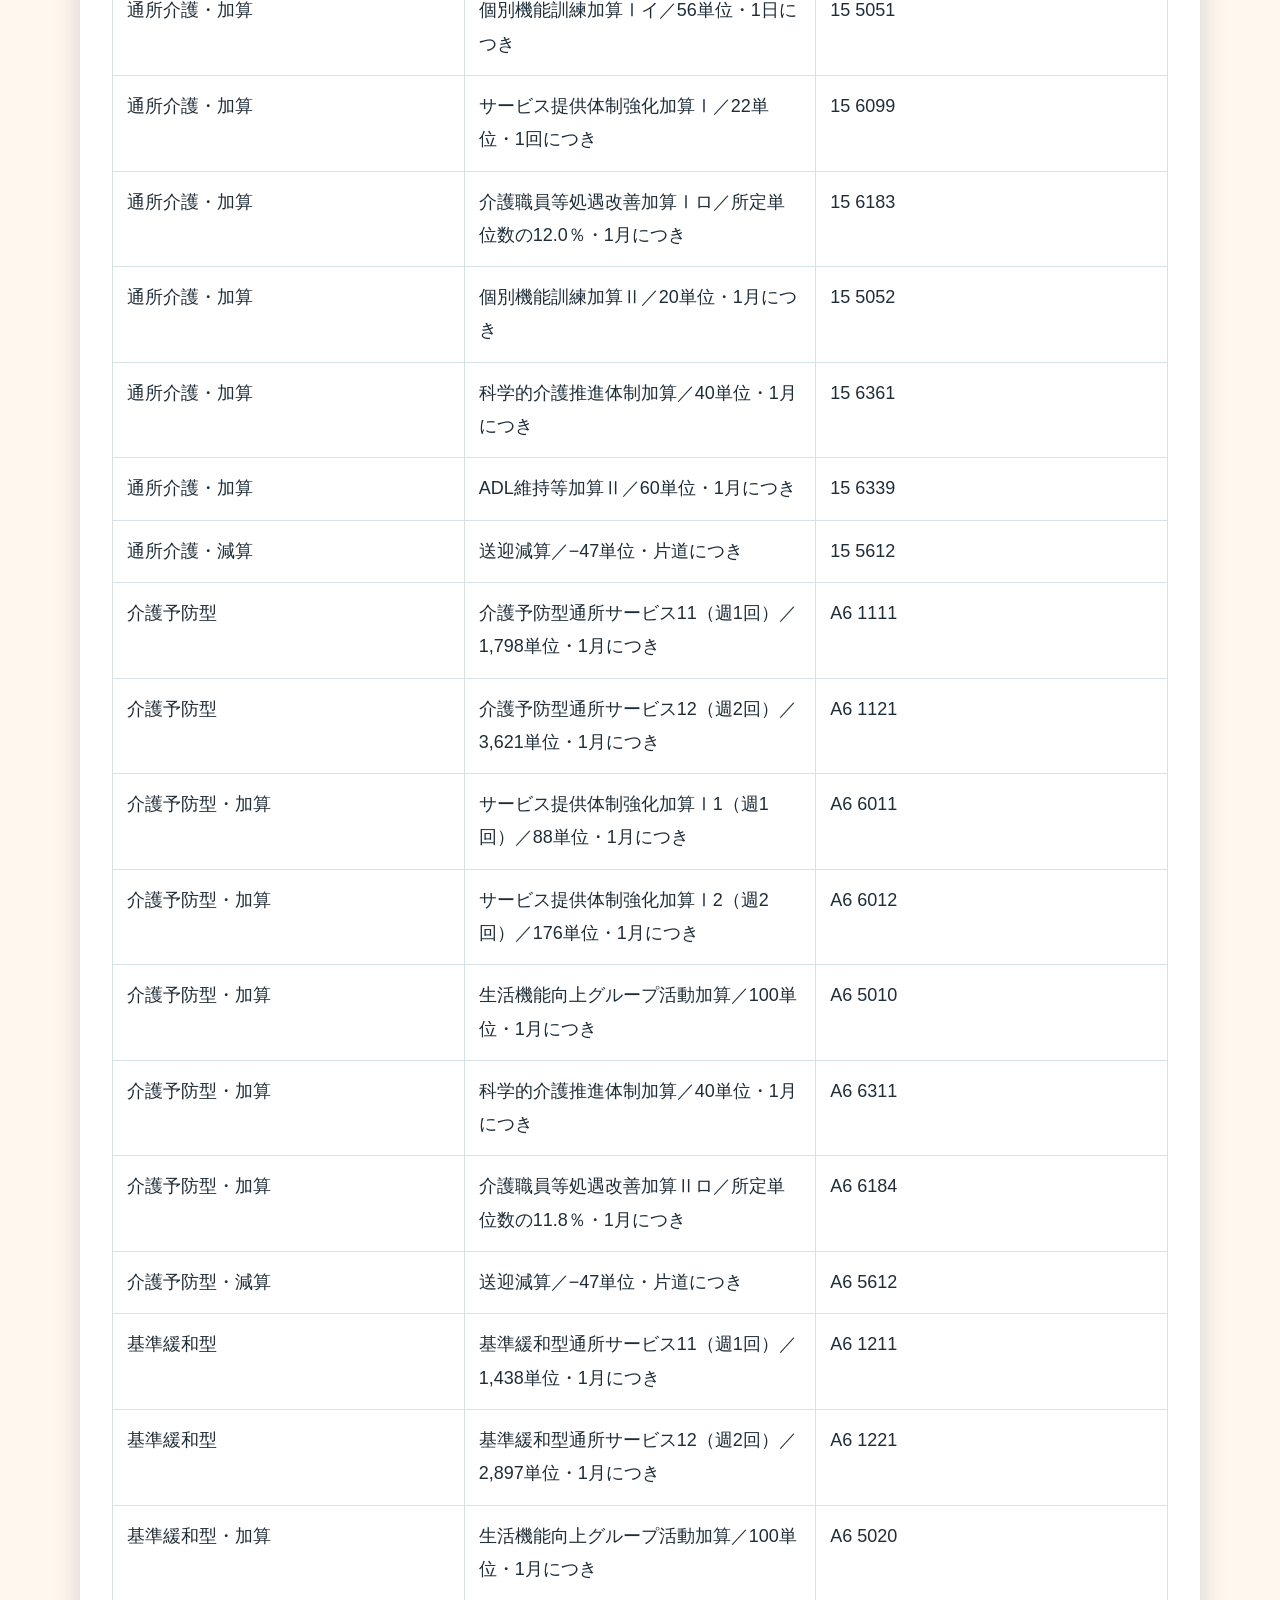
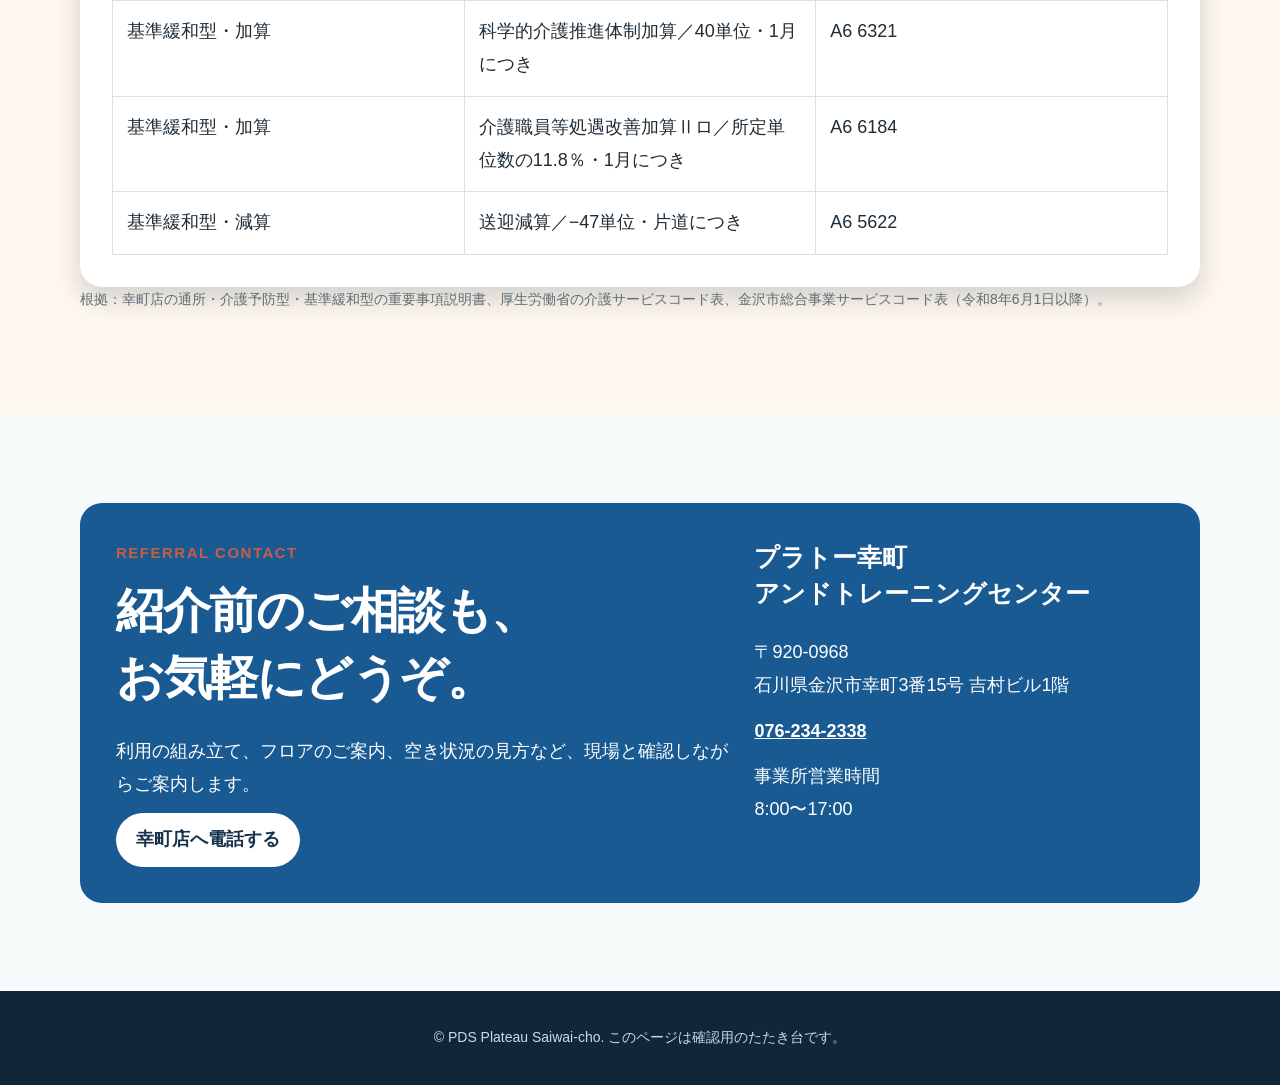
==== commit a9795dad: "fix: list all contract-backed service codes" ====
--- a/saiwaicho-caremanager.html
+++ b/saiwaicho-caremanager.html
@@ -107,18 +107,36 @@
 	        <p class="section-kicker">SERVICE CODES</p>
 	        <h2>主なサービスコード</h2>
 	        <p class="lede">事業所番号：1770101325。紹介・請求時の照合用です。実際の算定は個別のケアプランと算定状況によります。</p>
-	        <div class="availability-wrap"><table class="confirm-table"><thead><tr><th>区分</th><th>内容</th><th>サービスコード</th></tr></thead><tbody>
-	          <tr><td>通所介護</td><td>5時間以上6時間未満／要介護1〜5</td><td>15 2341〜2345</td></tr>
-	          <tr><td>介護予防型</td><td>週1回程度</td><td>A6 1111</td></tr>
-	          <tr><td>介護予防型</td><td>週2回程度</td><td>A6 1121</td></tr>
-	          <tr><td>基準緩和型</td><td>週1回程度</td><td>A6 1211</td></tr>
-	          <tr><td>基準緩和型</td><td>週2回程度</td><td>A6 1221</td></tr>
-	          <tr><td>加算</td><td>入浴介助加算Ⅰ</td><td>15 5301</td></tr>
-	          <tr><td>加算</td><td>個別機能訓練加算Ⅰイ</td><td>15 5051</td></tr>
-	          <tr><td>加算</td><td>サービス提供体制強化加算Ⅰ</td><td>15 6099</td></tr>
-	          <tr><td>減算</td><td>送迎減算</td><td>15 5612</td></tr>
+	        <div class="availability-wrap"><table class="confirm-table"><thead><tr><th>区分</th><th>内容・単位</th><th>サービスコード</th></tr></thead><tbody>
+	          <tr><td>通所介護</td><td>通所介護Ⅰ31（5〜6時間・要介護1）／570単位・1回につき</td><td>15 2341</td></tr>
+	          <tr><td>通所介護</td><td>通所介護Ⅰ32（5〜6時間・要介護2）／673単位・1回につき</td><td>15 2342</td></tr>
+	          <tr><td>通所介護</td><td>通所介護Ⅰ33（5〜6時間・要介護3）／777単位・1回につき</td><td>15 2343</td></tr>
+	          <tr><td>通所介護</td><td>通所介護Ⅰ34（5〜6時間・要介護4）／880単位・1回につき</td><td>15 2344</td></tr>
+	          <tr><td>通所介護</td><td>通所介護Ⅰ35（5〜6時間・要介護5）／984単位・1回につき</td><td>15 2345</td></tr>
+	          <tr><td>通所介護・加算</td><td>入浴介助加算Ⅰ／40単位・1日につき</td><td>15 5301</td></tr>
+	          <tr><td>通所介護・加算</td><td>個別機能訓練加算Ⅰイ／56単位・1日につき</td><td>15 5051</td></tr>
+	          <tr><td>通所介護・加算</td><td>サービス提供体制強化加算Ⅰ／22単位・1回につき</td><td>15 6099</td></tr>
+	          <tr><td>通所介護・加算</td><td>介護職員等処遇改善加算Ⅰロ／所定単位数の12.0％・1月につき</td><td>15 6183</td></tr>
+	          <tr><td>通所介護・加算</td><td>個別機能訓練加算Ⅱ／20単位・1月につき</td><td>15 5052</td></tr>
+	          <tr><td>通所介護・加算</td><td>科学的介護推進体制加算／40単位・1月につき</td><td>15 6361</td></tr>
+	          <tr><td>通所介護・加算</td><td>ADL維持等加算Ⅱ／60単位・1月につき</td><td>15 6339</td></tr>
+	          <tr><td>通所介護・減算</td><td>送迎減算／−47単位・片道につき</td><td>15 5612</td></tr>
+	          <tr><td>介護予防型</td><td>介護予防型通所サービス11（週1回）／1,798単位・1月につき</td><td>A6 1111</td></tr>
+	          <tr><td>介護予防型</td><td>介護予防型通所サービス12（週2回）／3,621単位・1月につき</td><td>A6 1121</td></tr>
+	          <tr><td>介護予防型・加算</td><td>サービス提供体制強化加算Ⅰ1（週1回）／88単位・1月につき</td><td>A6 6011</td></tr>
+	          <tr><td>介護予防型・加算</td><td>サービス提供体制強化加算Ⅰ2（週2回）／176単位・1月につき</td><td>A6 6012</td></tr>
+	          <tr><td>介護予防型・加算</td><td>生活機能向上グループ活動加算／100単位・1月につき</td><td>A6 5010</td></tr>
+	          <tr><td>介護予防型・加算</td><td>科学的介護推進体制加算／40単位・1月につき</td><td>A6 6311</td></tr>
+	          <tr><td>介護予防型・加算</td><td>介護職員等処遇改善加算Ⅱロ／所定単位数の11.8％・1月につき</td><td>A6 6184</td></tr>
+	          <tr><td>介護予防型・減算</td><td>送迎減算／−47単位・片道につき</td><td>A6 5612</td></tr>
+	          <tr><td>基準緩和型</td><td>基準緩和型通所サービス11（週1回）／1,438単位・1月につき</td><td>A6 1211</td></tr>
+	          <tr><td>基準緩和型</td><td>基準緩和型通所サービス12（週2回）／2,897単位・1月につき</td><td>A6 1221</td></tr>
+	          <tr><td>基準緩和型・加算</td><td>生活機能向上グループ活動加算／100単位・1月につき</td><td>A6 5020</td></tr>
+	          <tr><td>基準緩和型・加算</td><td>科学的介護推進体制加算／40単位・1月につき</td><td>A6 6321</td></tr>
+	          <tr><td>基準緩和型・加算</td><td>介護職員等処遇改善加算Ⅱロ／所定単位数の11.8％・1月につき</td><td>A6 6184</td></tr>
+	          <tr><td>基準緩和型・減算</td><td>送迎減算／−47単位・片道につき</td><td>A6 5622</td></tr>
 	        </tbody></table></div>
-	        <p class="source-note">根拠：厚生労働省の介護サービスコード表、金沢市総合事業サービスコード表（令和8年6月1日以降）。</p>
+	        <p class="source-note">根拠：幸町店の通所・介護予防型・基準緩和型の重要事項説明書、厚生労働省の介護サービスコード表、金沢市総合事業サービスコード表（令和8年6月1日以降）。</p>
 	      </div>
 	    </section>
 
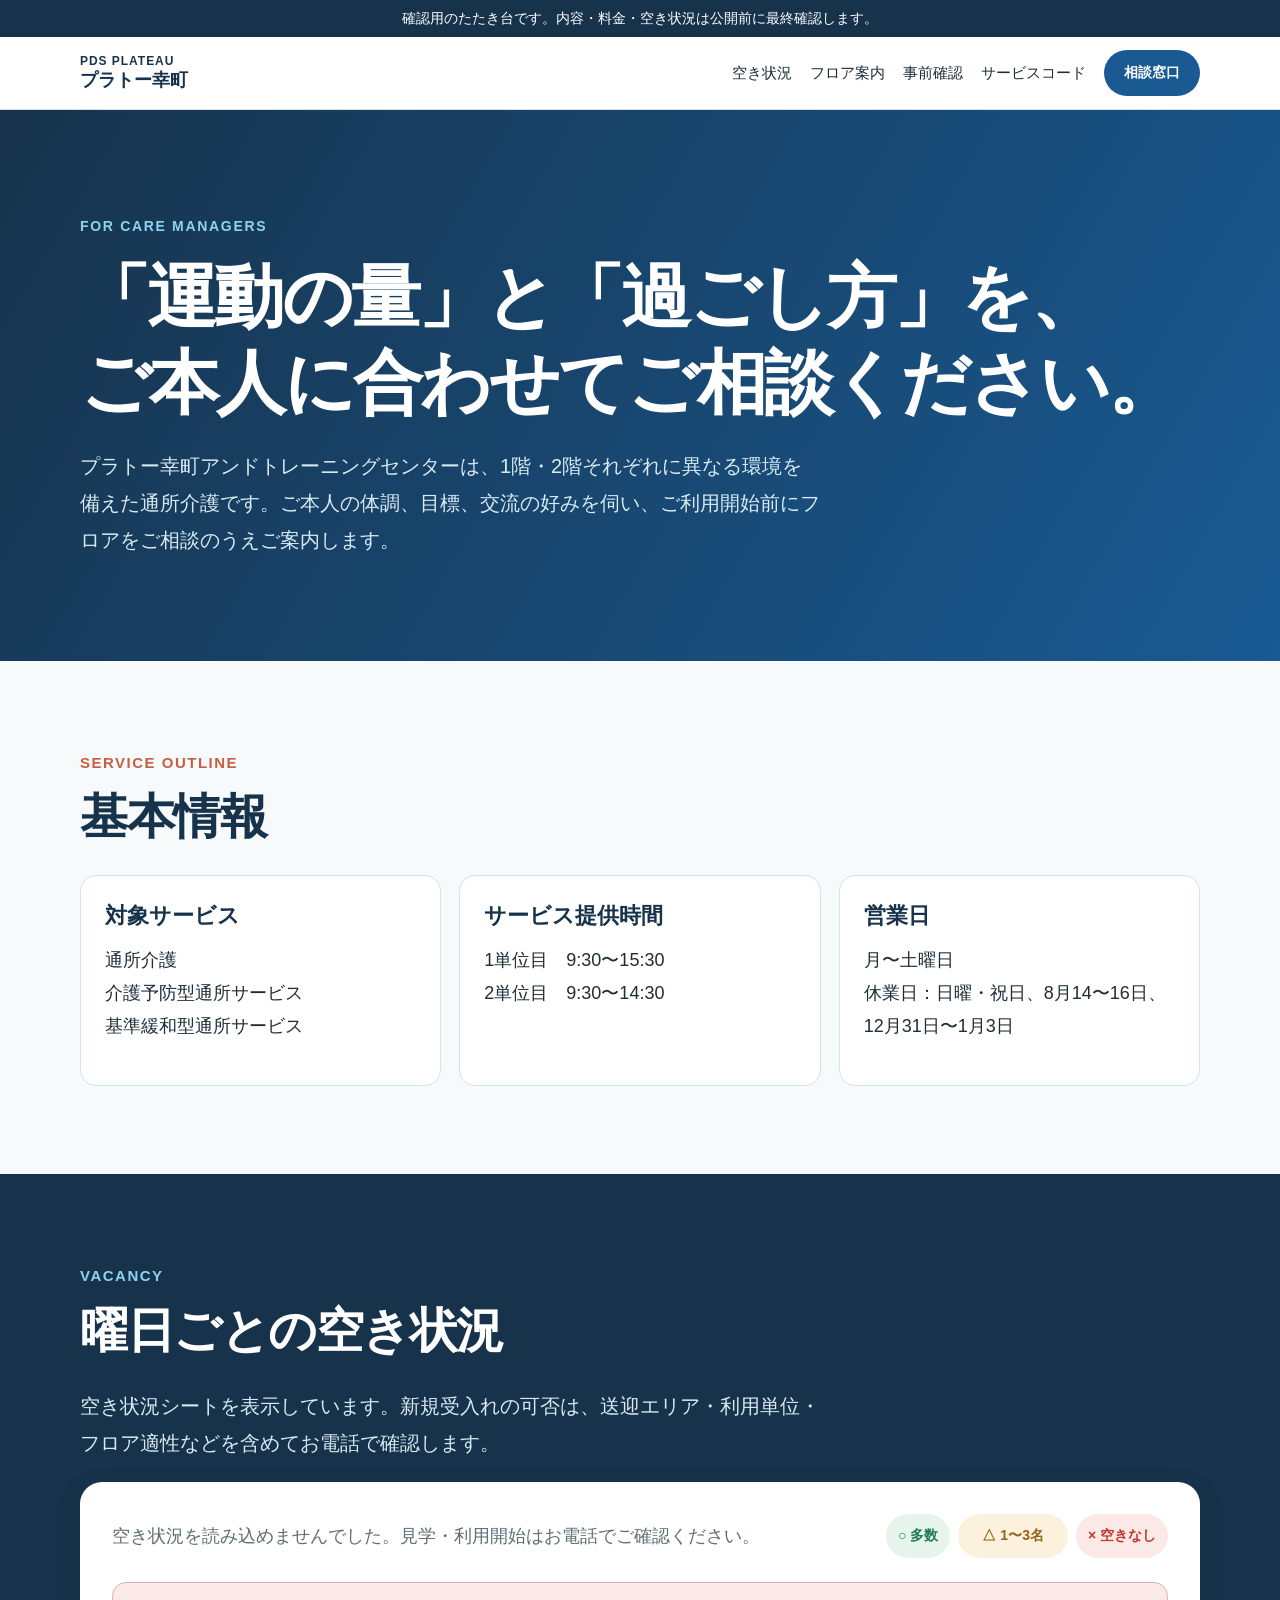
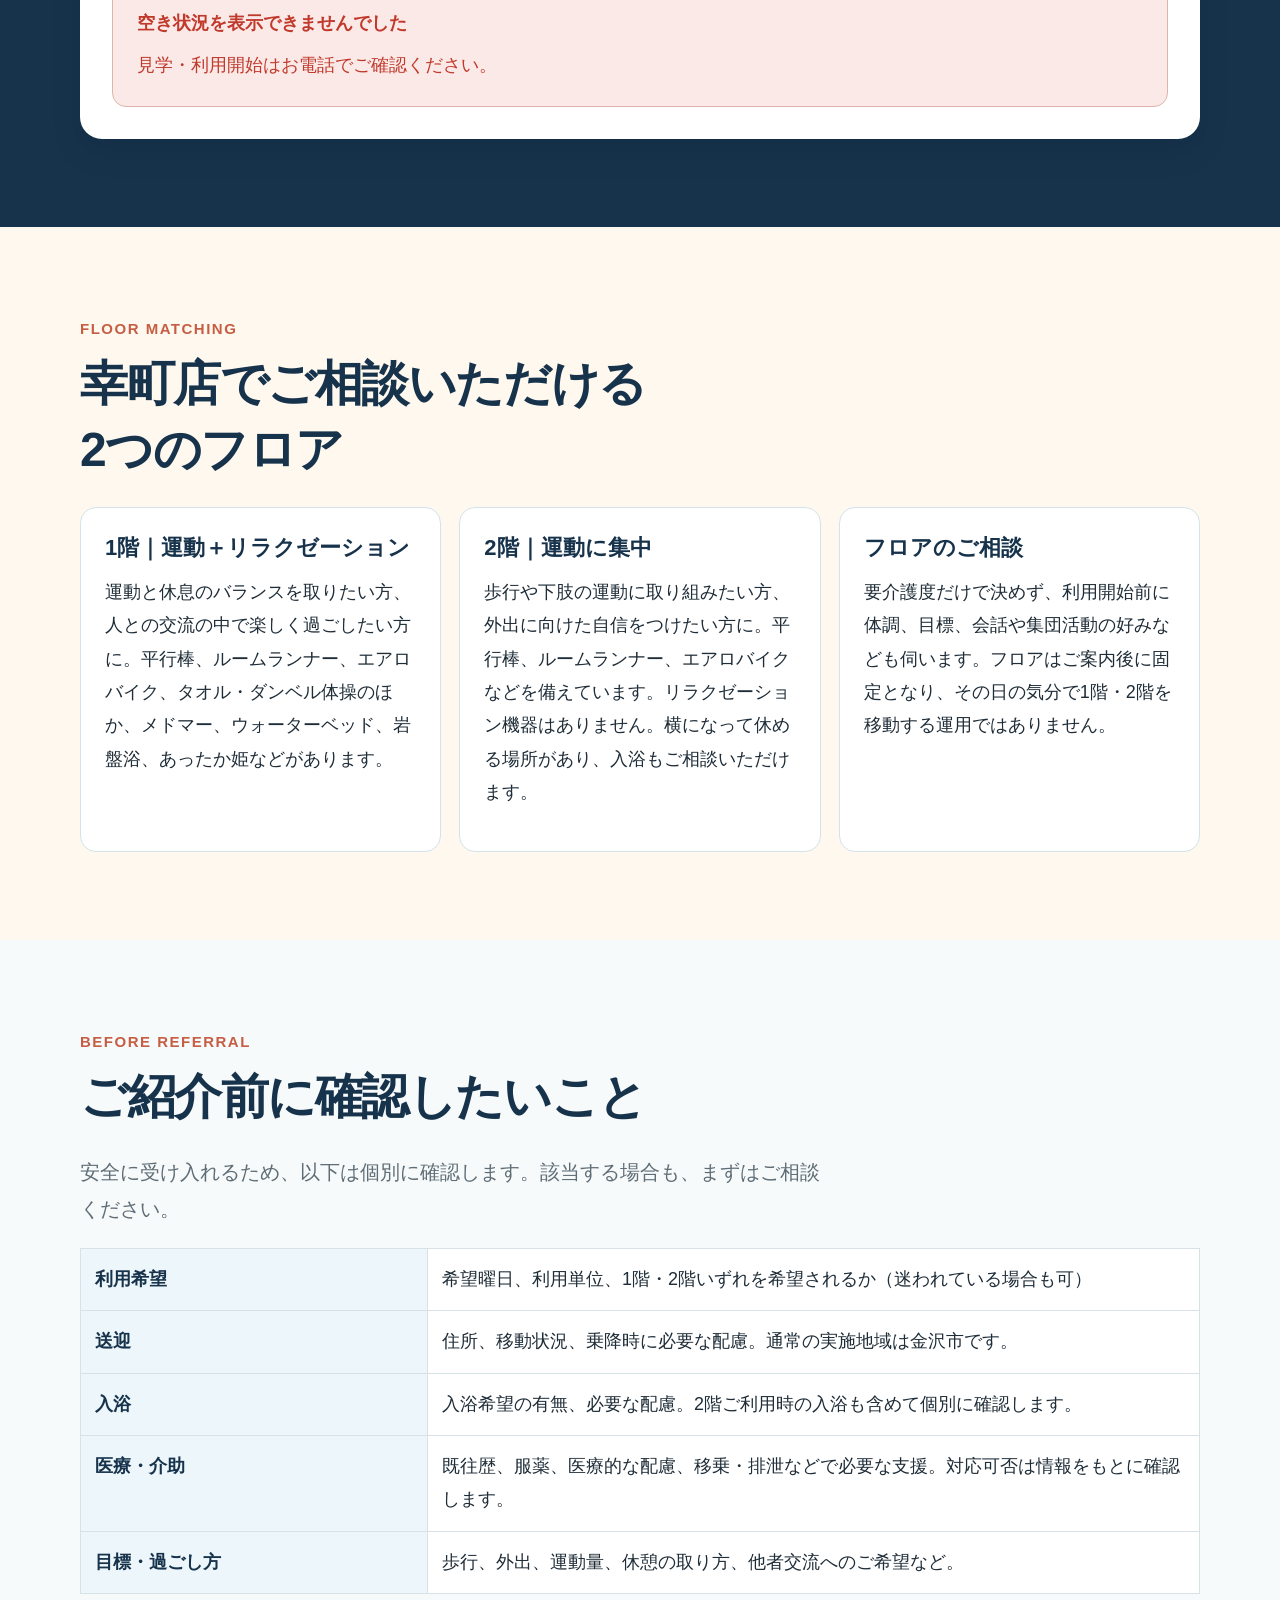
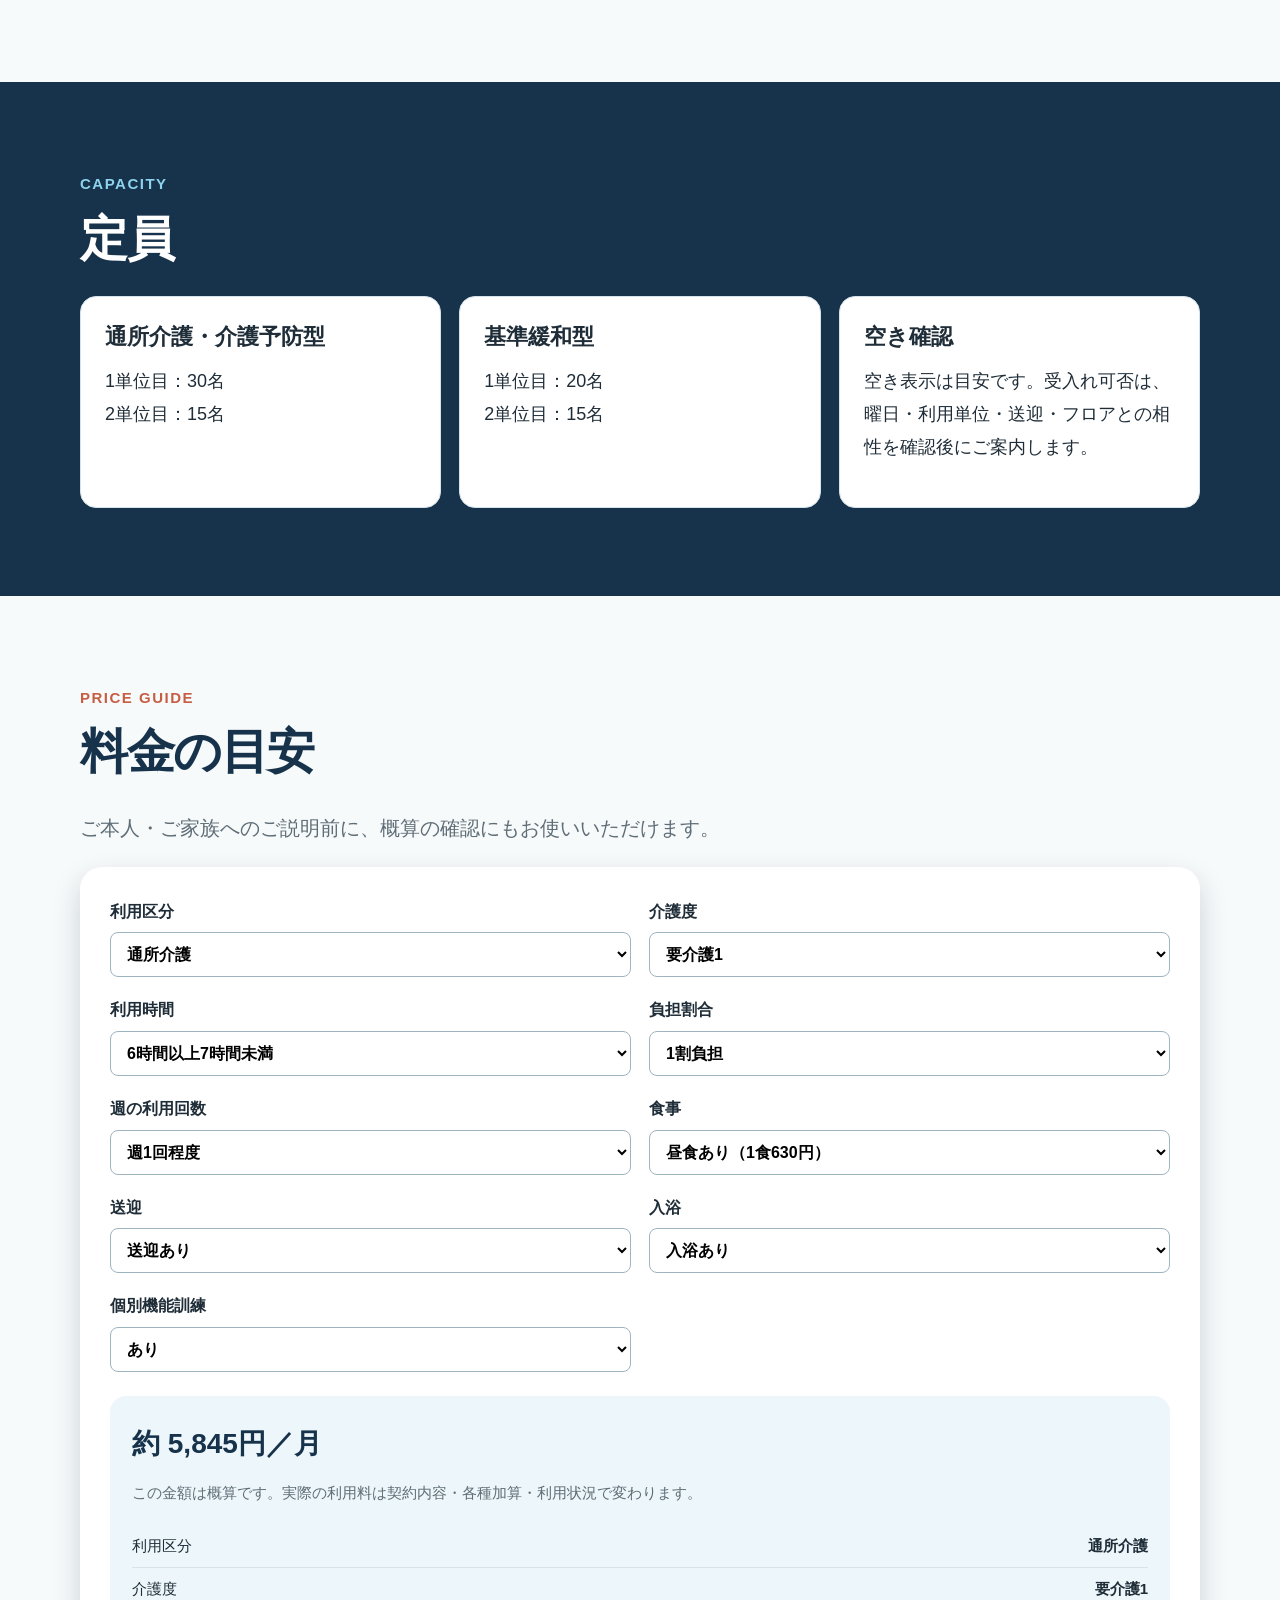
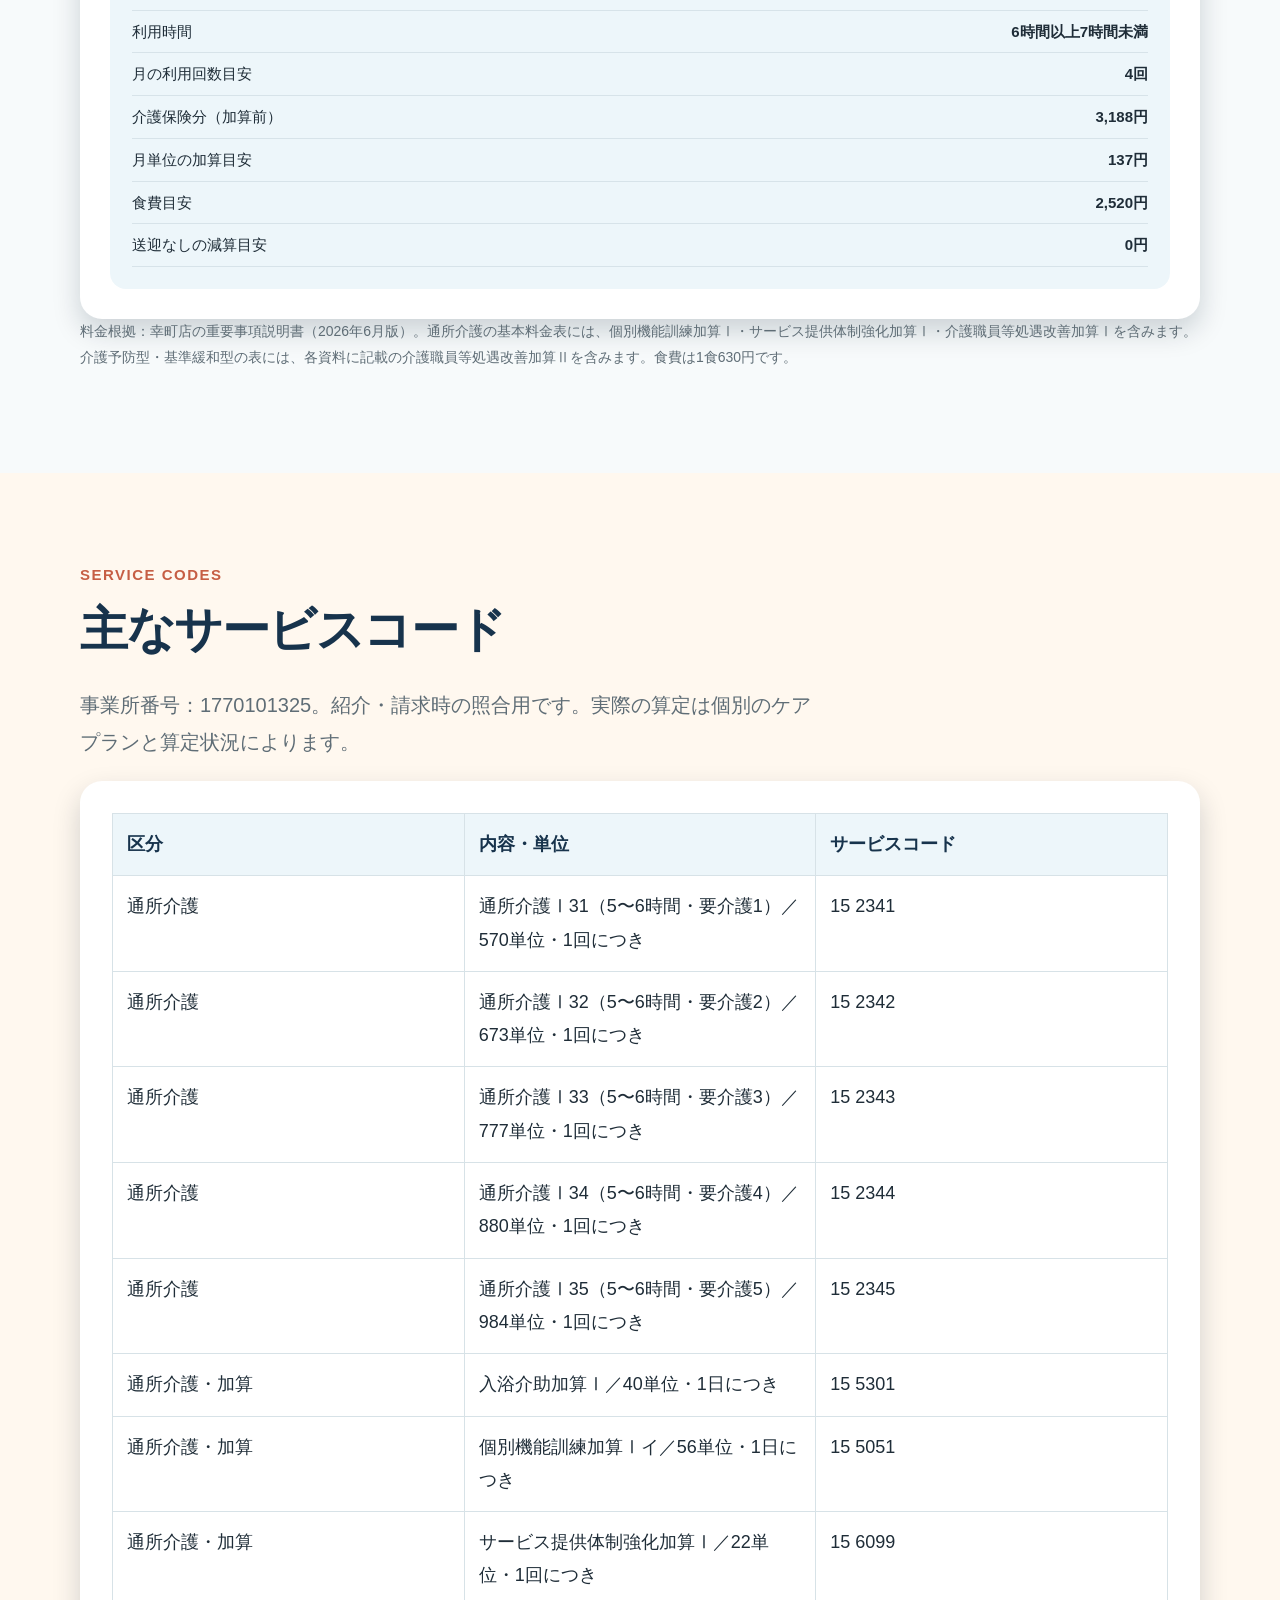
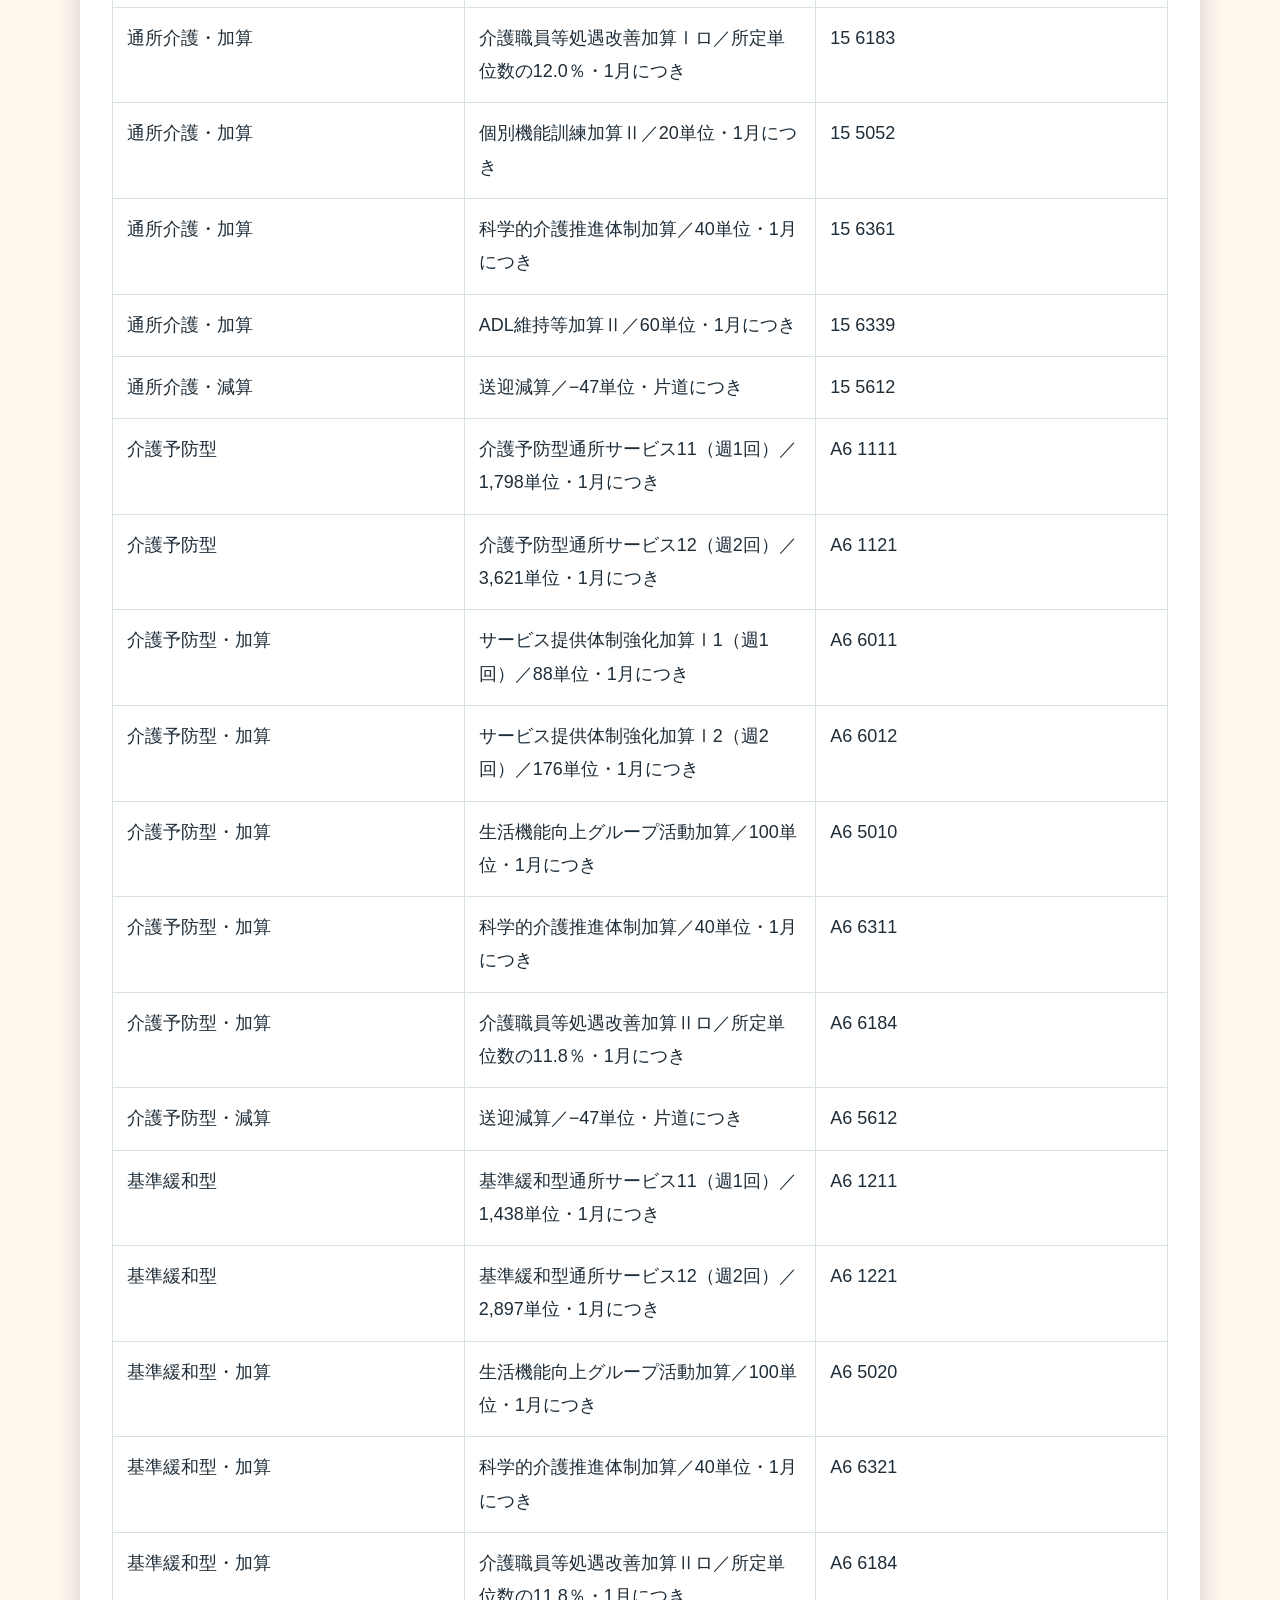
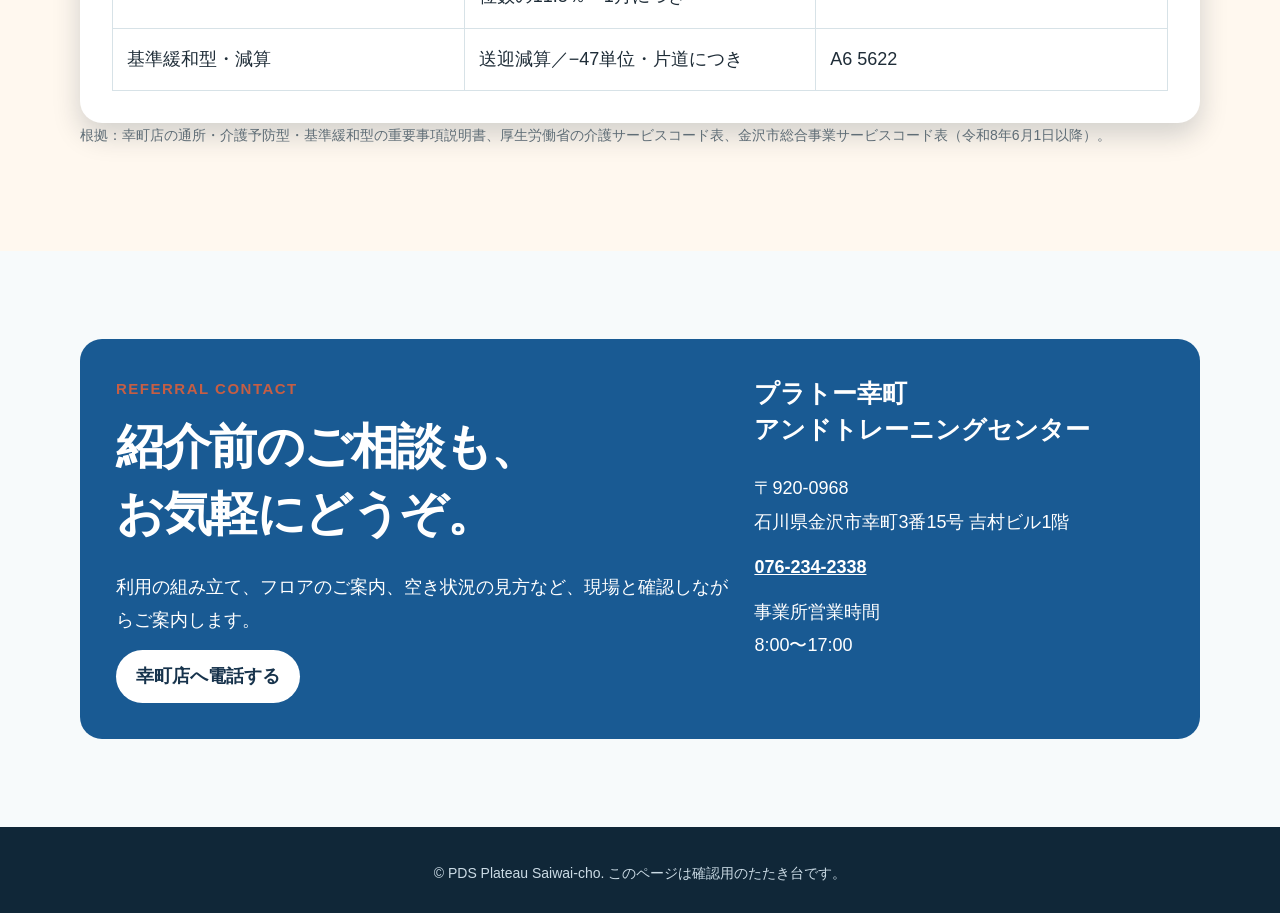
==== commit 4b001d18: "Improve mobile layouts and care-manager phone access" ====
--- a/saiwaicho-caremanager.html
+++ b/saiwaicho-caremanager.html
@@ -8,8 +8,9 @@
   <title>ケアマネジャーの皆さまへ｜プラトー幸町アンドトレーニングセンター</title>
   <meta name="description" content="プラトー幸町アンドトレーニングセンターのケアマネジャー向け案内。フロアの特徴、空き状況、料金の目安、事前確認事項を掲載しています。">
   <link rel="stylesheet" href="assets/saiwaicho.css">
+<link rel="stylesheet" href="mobile-review.css">
 </head>
-<body>
+<body class="pds-call-page">
   <div class="draft-banner">確認用のたたき台です。内容・料金・空き状況は公開前に最終確認します。</div>
   <header class="site-header">
     <div class="header-inner">
@@ -151,5 +152,7 @@
   <script src="assets/saiwaicho-config.js"></script>
   <script src="assets/saiwaicho-tools.js"></script>
   <script>window.PDSSaiwaichoTools.init(window.PDSSaiwaichoConfig);</script>
+<aside class="pds-mobile-call" aria-label="電話で相談" style="--pds-call-color:var(--saiwai-blue)"><a href="tel:0762342338"><span>電話で相談する</span><strong>076-234-2338</strong></a></aside>
+<script src="mobile-review.js"></script>
 </body>
 </html>
--- a/assets/saiwaicho.css
+++ b/assets/saiwaicho.css
@@ -126,7 +126,7 @@
 .contact p { margin-bottom: 12px; }
 .footer { padding: 34px 20px; color: #cbdbe5; background: #102738; text-align: center; font-size: 14px; }
 .care-hero { padding: 104px 0 82px; color: #fff; background: linear-gradient(120deg, var(--saiwai-navy), var(--saiwai-blue)); }
-.care-hero h1 { max-width: 880px; }
+.care-hero h1 { max-width: none; }
 .care-hero .lede { color: #d8ebf4; }
 .care-grid { display: grid; grid-template-columns: repeat(3, 1fr); gap: 18px; }
 .care-card { padding: 24px; border: 1px solid #d4e2e9; border-radius: 16px; background: #fff; }
--- a/mobile-review.css
+++ b/mobile-review.css
@@ -0,0 +1,77 @@
+/* Smartphone-only corrections; desktop and printed page layout stay unchanged. */
+.pds-mobile-call{display:none}
+@media screen and (max-width:640px){
+  html{scroll-padding-bottom:calc(112px + env(safe-area-inset-bottom,0px))}
+  h1,h2,h3,p,li,dt,dd,th,td,label{word-break:auto-phrase;overflow-wrap:normal;line-break:strict}
+  h1,h2,h3{text-wrap:balance}
+  .pds-phrase,.pds-number,.pds-word{display:inline-block;text-indent:0;max-width:100%;vertical-align:baseline}
+  .pds-number{white-space:nowrap}
+  a[href^="tel:"]{word-break:normal}
+  .phone{font-size:clamp(24px,7.4vw,32px)!important;white-space:nowrap}
+  .inner,.card,.sim-panel,.sim-form,.result-panel,.sim-result,.form-grid>*,.hero-copy{min-width:0}
+  select{min-width:0;max-width:100%}
+  .btn,.button,button{max-width:100%;height:auto;line-height:1.5;word-break:auto-phrase;overflow-wrap:normal;text-wrap:balance}
+  .availability-table{width:100%!important;min-width:0!important;table-layout:fixed}
+  .availability-table th,.availability-table td{padding:12px 8px!important;overflow-wrap:normal}
+  .availability-table th:first-child,.availability-table td:first-child{width:48px!important}
+  .availability-table th:not(:first-child){width:auto!important}
+  .availability-table .status,.availability-table .badge{max-width:100%;min-width:0;padding-left:4px;padding-right:4px}
+  .pds-stack-table{width:100%!important;min-width:0!important;border:0!important}
+  .pds-stack-table thead{position:absolute;width:1px;height:1px;overflow:hidden;clip-path:inset(50%)}
+  .pds-stack-table tbody,.pds-stack-table tr{display:block;width:100%}
+  .pds-stack-table tbody tr{margin-bottom:16px;border:1px solid var(--line,#ddd);border-radius:8px;overflow:hidden}
+  .pds-stack-table tbody td{display:grid!important;grid-template-columns:minmax(72px,.65fr) minmax(0,1fr);gap:8px;width:100%!important;padding:12px 8px!important;text-align:left!important;border-width:0 0 1px!important;white-space:normal}
+  .pds-stack-table tbody td::before{content:attr(data-mobile-label);font-weight:700;word-break:auto-phrase}
+  .pds-call-page{padding-bottom:calc(104px + env(safe-area-inset-bottom,0px))!important}
+  .pds-mobile-call{display:block;position:fixed;z-index:50;left:0;right:0;bottom:0;padding:8px 16px calc(8px + env(safe-area-inset-bottom,0px));background:rgba(255,255,255,.97);border-top:1px solid var(--line,#ddd)}
+  .pds-mobile-call a{display:flex;flex-direction:column;align-items:center;justify-content:center;min-height:64px;gap:0;padding:8px 16px;border-radius:8px;background:var(--pds-call-color,#3335BB);color:#fff;text-decoration:none;font:700 18px/1.4 "Noto Sans JP","Hiragino Sans",sans-serif;white-space:nowrap}
+  .pds-mobile-call strong{font-size:24px;line-height:1.3;font-variant-numeric:tabular-nums}
+  .pds-mobile-call a:focus-visible{outline:3px solid #14172b;outline-offset:2px}
+  .mobile-actions{padding-bottom:calc(10px + env(safe-area-inset-bottom,0px))}
+}
+@media print{.pds-mobile-call{display:none!important}}
+
+@media screen and (max-width:640px){.hero h1,.care-hero h1{font-size:32px}.availability-day h3{white-space:nowrap}.button{padding-left:12px;padding-right:12px}.site-header .brand{min-width:0}}
+
+@media screen and (max-width:640px){.pds-phrase br{display:none}}
+
+@media screen and (max-width:640px){
+ h1:has(.pds-phrase){font-size:28px!important}
+ h2:has(.pds-phrase){font-size:26px!important}
+ h3:has(.pds-phrase){font-size:20px!important}
+ .pds-phrase{white-space:nowrap;max-width:none}
+ .pds-stack-table thead th{display:none}
+}
+@media screen and (min-width:360px) and (max-width:640px){h1:has(.pds-phrase){font-size:32px!important}}
+
+@media screen and (max-width:640px){
+ .pds-phrase,.pds-number,.pds-word{display:inline-block!important;font:inherit!important;color:inherit!important;letter-spacing:inherit!important;text-transform:inherit!important;margin:0!important;padding:0!important;border:0!important;border-radius:0!important;background:none!important;box-shadow:none!important;min-width:0!important;min-height:0!important;width:auto!important;height:auto!important}
+}
+
+@media screen and (max-width:640px){.pds-phrase>strong,.pds-phrase>em{display:inline!important}h1:has(.pds-phrase) strong:empty,h2:has(.pds-phrase) strong:empty{display:none!important}}
+
+.pds-cell-value{display:contents}
+@media screen and (max-width:640px){.pds-cell-value{display:block;min-width:0}}
+
+.pds-label-text{display:contents}
+@media screen and (max-width:640px){
+ .pds-label-text{display:block;min-width:0;flex:1}
+ .total{font-size:32px!important;line-height:1.4}
+ .field select,select{appearance:none;-webkit-appearance:none;width:100%;max-width:100%;min-width:0;min-height:48px;padding-right:32px;background-image:url("data:image/svg+xml,%3Csvg xmlns='http://www.w3.org/2000/svg' width='16' height='16' viewBox='0 0 16 16'%3E%3Cpath d='M4 6l4 4 4-4' fill='none' stroke='%23555B73' stroke-width='2'/%3E%3C/svg%3E");background-position:right 8px center;background-repeat:no-repeat;box-sizing:border-box}
+ .fact-table th{width:112px!important;padding-left:8px!important;padding-right:8px!important}
+ .fact-table td{padding-left:8px!important;padding-right:8px!important}
+}
+
+@media screen and (max-width:640px){.pds-word{white-space:nowrap}}
+
+@media screen and (max-width:640px){select{overflow:hidden;text-overflow:ellipsis}}
+
+.pds-flow-text{display:contents}
+@media screen and (max-width:640px){
+ .pds-flow-text{display:block!important;min-width:0!important;font:inherit!important;color:inherit!important;padding:0!important;margin:0!important;white-space:normal}
+ .availability-table th:first-child,.availability-table td:first-child{width:56px!important}
+}
+
+@media screen and (max-width:640px){.code-table td{grid-template-columns:1fr!important;gap:4px!important}.code-table td::before{white-space:normal!important}}
+
+@media screen and (max-width:640px){#codes td{grid-template-columns:1fr!important;gap:4px!important}#codes td::before{white-space:normal!important}}
